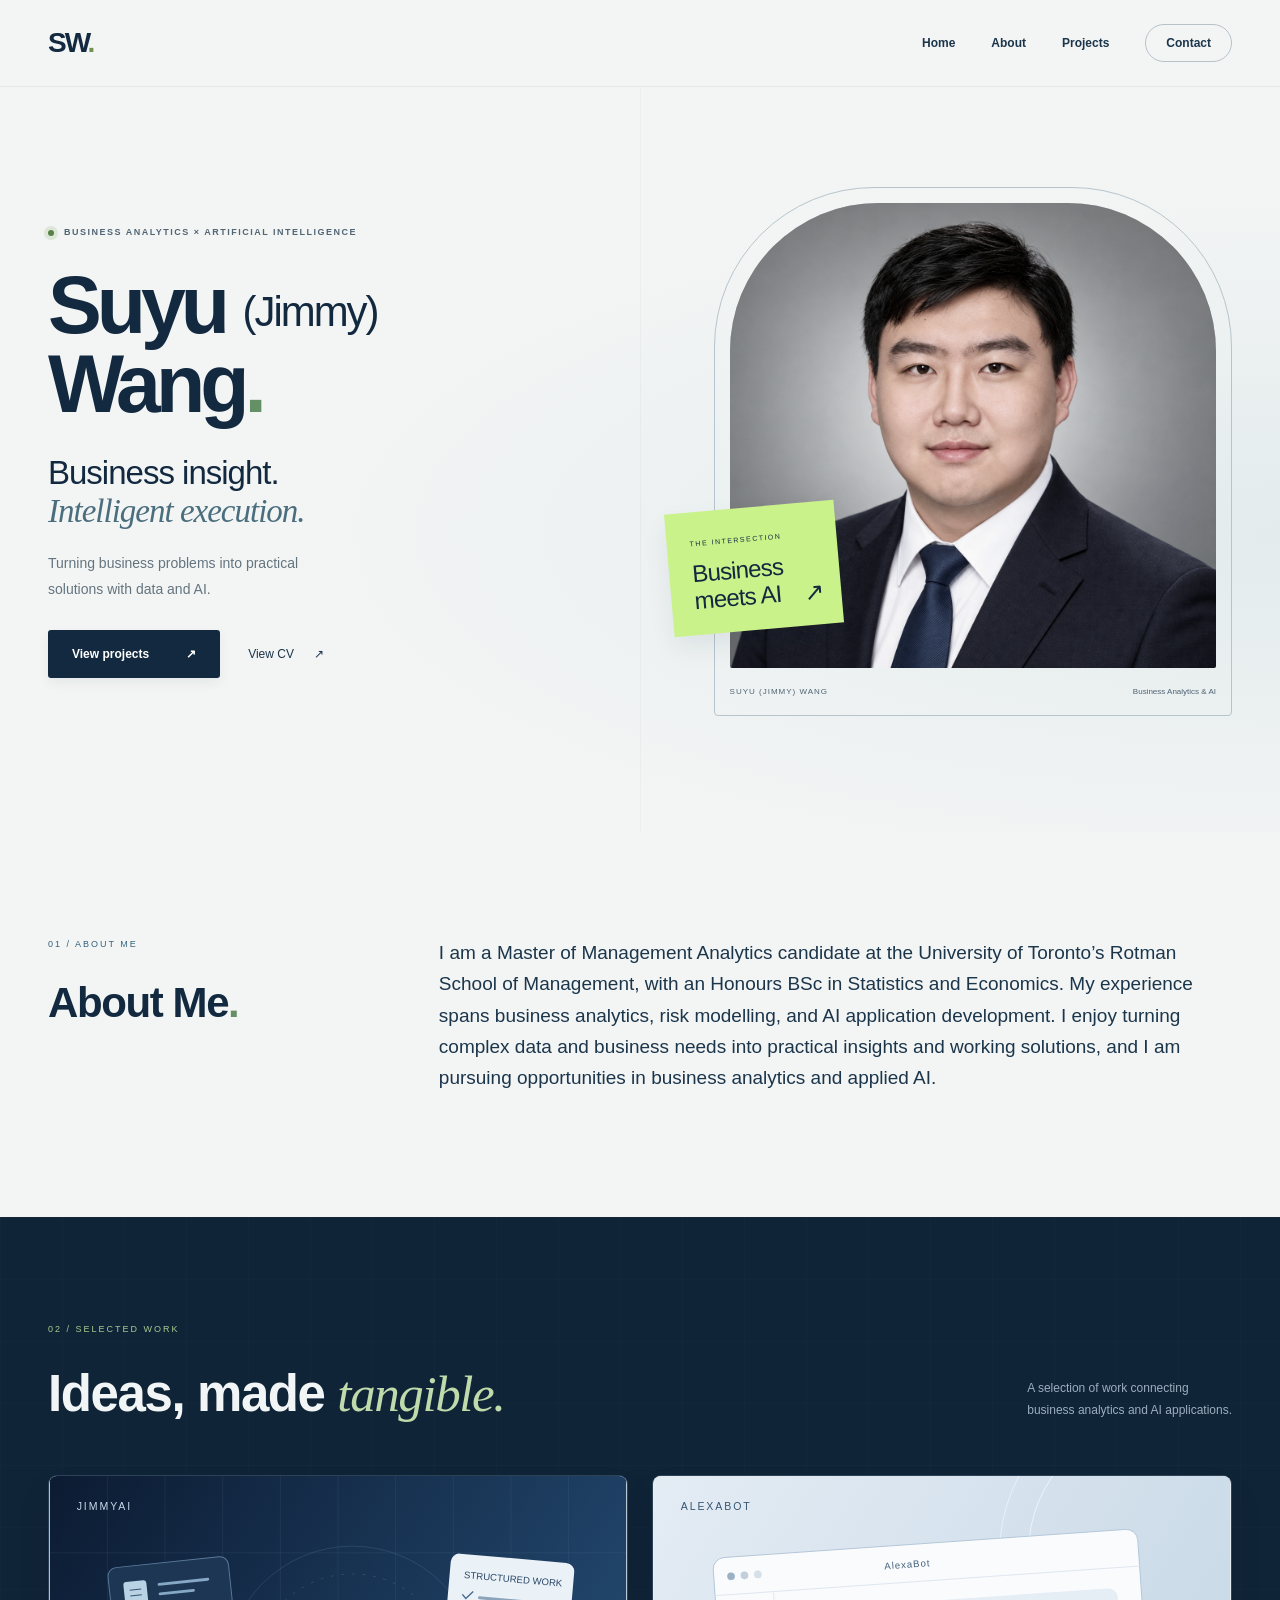
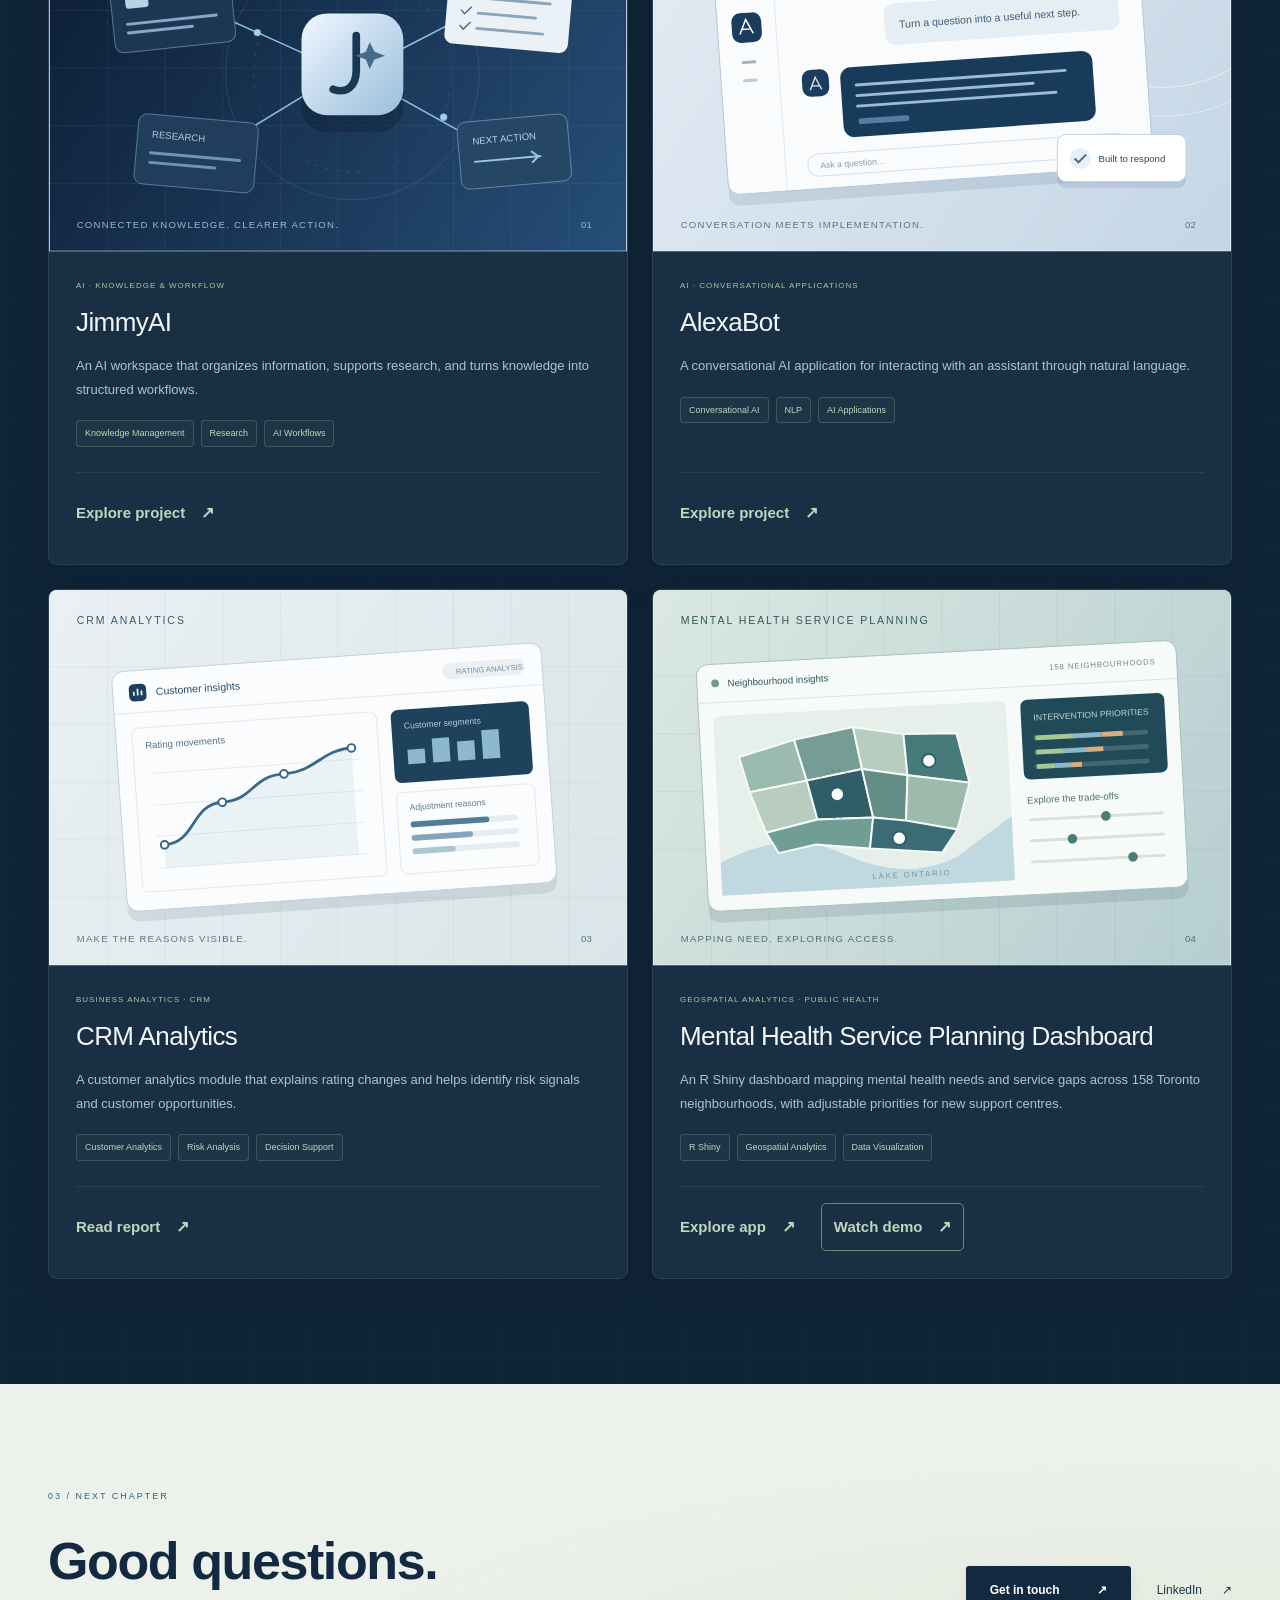
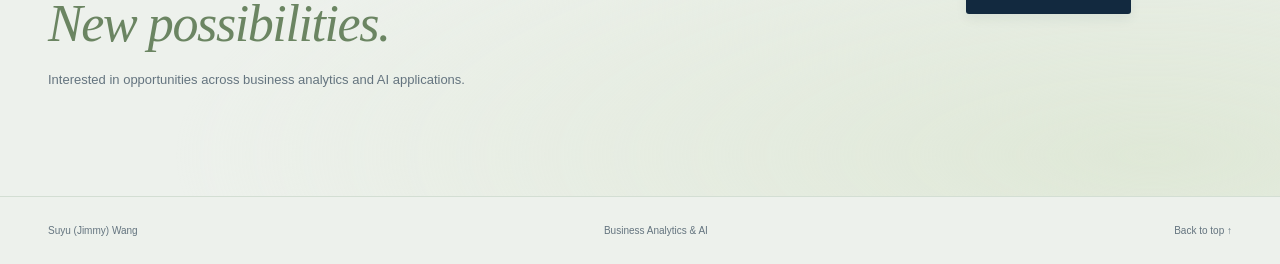
==== index.html @ d7f3046a "Make all portfolio project cards fully clickable" ====
<!doctype html>
<html lang="en">
<head>
  <meta charset="utf-8">
  <meta name="viewport" content="width=device-width, initial-scale=1">
  <meta name="description" content="Suyu (Jimmy) Wang — Business Analytics & AI. Selected work across business analysis and practical AI applications.">
  <title>Suyu (Jimmy) Wang | Business Analytics & AI</title>
  <link rel="stylesheet" href="assets/site.css">
</head>
<body>
  <a class="skip-link" href="#main">Skip to content</a>
  <header class="site-header">
    <nav class="container navigation" aria-label="Main navigation">
      <a class="wordmark" href="#home" aria-label="Suyu Wang — home">SW<span>.</span></a>
      <div class="nav-links"><a href="#home">Home</a><a href="#about">About</a><a href="#projects">Projects</a><a href="#contact">Contact</a></div>
    </nav>
  </header>
  <main id="main">
    <section class="hero" id="home" aria-labelledby="hero-title">
      <div class="container hero-grid">
        <div class="hero-copy">
          <p class="hello"><span class="status-dot"></span> BUSINESS ANALYTICS × ARTIFICIAL INTELLIGENCE</p>
          <h1 id="hero-title">Suyu <span class="nickname">(Jimmy)</span><br>Wang<span class="period">.</span></h1>
          <p class="profession">Business insight.<br><em>Intelligent execution.</em></p>
          <p class="hero-description">Turning business problems into practical<br class="desktop-break"> solutions with data and AI.</p>
          <div class="hero-actions"><a class="button primary" href="#projects">View projects <span aria-hidden="true">↗</span></a><a class="secondary-link" href="https://jimmyrua.github.io/assets/SuyuWang_CV.pdf" target="_blank" rel="noopener noreferrer">View CV <span aria-hidden="true">↗</span></a></div>
        </div>
        <figure class="portrait"><div class="portrait-frame"><img src="assets/linkedin-headshot.jpg" width="1200" height="1200" alt="Professional portrait of Suyu (Jimmy) Wang" fetchpriority="high"></div><figcaption><span>SUYU (JIMMY) WANG</span><span>Business Analytics &amp; AI</span></figcaption><div class="portrait-label" aria-hidden="true"><span>THE INTERSECTION</span><strong>Business<br>meets AI<span>↗</span></strong></div></figure>
      </div>
    </section>
    <section class="about section" id="about" aria-labelledby="about-title">
      <div class="container about-grid">
        <div class="about-intro"><p class="eyebrow">01 / About me</p><h2 id="about-title">About Me<span class="period">.</span></h2></div>
        <div class="about-copy"><p>I am a Master of Management Analytics candidate at the University of Toronto’s Rotman School of Management, with an Honours BSc in Statistics and Economics. My experience spans business analytics, risk modelling, and AI application development. I enjoy turning complex data and business needs into practical insights and working solutions, and I am pursuing opportunities in business analytics and applied AI.</p></div>
      </div>
    </section>
    <section class="projects section" id="projects" aria-labelledby="projects-title">
      <div class="container">
        <div class="section-heading"><div><p class="eyebrow">02 / Selected work</p><h2 id="projects-title">Ideas, made <em>tangible.</em></h2></div><p>A selection of work connecting<br>business analytics and AI applications.</p></div>
        <div class="project-grid">
          <article class="project-card">
            <div class="project-art" aria-hidden="true"><svg viewBox="0 0 600 390" fill="none" xmlns="http://www.w3.org/2000/svg">
<defs><linearGradient id="j-bg" x2="600" y2="390" gradientUnits="userSpaceOnUse"><stop stop-color="#0c1b32"/><stop offset="1" stop-color="#264f78"/></linearGradient><linearGradient id="j-core" x2="1" y2="1"><stop stop-color="#eff7ff"/><stop offset="1" stop-color="#99bedc"/></linearGradient></defs>
<path fill="url(#j-bg)" d="M0 0h600v390H0z"/>
<g stroke="#7294b4" stroke-opacity=".12"><path d="M0 80h600M0 140h600M0 200h600M0 260h600M0 320h600M60 0v390M120 0v390M180 0v390M240 0v390M300 0v390M360 0v390M420 0v390M480 0v390M540 0v390"/></g>
<circle cx="315" cy="205" r="132" stroke="#81acd0" stroke-opacity=".18"/><circle cx="315" cy="205" r="103" stroke="#81acd0" stroke-opacity=".22" stroke-dasharray="3 8"/>
<g stroke="#94c3e4" stroke-width="1.5"><path d="M165 140 285 194M182 279 285 216M345 191 452 136M345 220 456 282"/><circle cx="216" cy="163" r="3" fill="#a9d6eb"/><circle cx="410" cy="251" r="3" fill="#a9d6eb"/></g>
<g transform="translate(64 90) rotate(-6 58 44)"><rect width="126" height="89" rx="9" fill="#1c3654" stroke="#5a7a9b"/><rect x="15" y="16" width="24" height="28" rx="3" fill="#b9d3e5"/><path d="M21 25h12m-12 6h12" stroke="#345470"/><path d="M52 22h51M52 32h35M15 60h93M15 69h67" stroke="#86a7c5" stroke-width="3" stroke-linecap="round"/></g>
<g transform="translate(90 252) rotate(5 60 36)"><rect width="125" height="73" rx="9" fill="#203e5c" stroke="#5a7a9b"/><text x="15" y="24" fill="#b1c9dd" font-size="10">RESEARCH</text><path d="M15 40h93M15 50h68" stroke="#7293ae" stroke-width="3" stroke-linecap="round"/></g>
<g transform="translate(414 85) rotate(5 59 45)"><rect width="129" height="94" rx="9" fill="#eaf2f8"/><text x="15" y="25" fill="#294766" font-size="10">STRUCTURED WORK</text><g stroke="#8ba4ba" stroke-width="3" stroke-linecap="round"><path d="M33 44h74M33 60h60M33 76h69"/></g><g stroke="#466d90" stroke-width="1.5"><path d="m15 42 4 4 7-8m-11 20 4 4 7-8m-11 20 4 4 7-8"/></g></g>
<g transform="translate(426 252) rotate(-5 56 35)"><rect width="115" height="70" rx="9" fill="#254665" stroke="#6587a5"/><text x="15" y="24" fill="#bed4e5" font-size="10">NEXT ACTION</text><path d="M15 42h70m-10-6 7 6-7 6" stroke="#9ac9e7" stroke-width="2"/></g>
<rect x="262" y="152" width="106" height="106" rx="27" fill="#050f21" fill-opacity=".25" transform="translate(0 9)"/><rect x="262" y="143" width="106" height="106" rx="27" fill="url(#j-core)"/><path d="M319 166v36c0 17-10 25-24 20" stroke="#193853" stroke-width="8" stroke-linecap="round"/><path d="m333 173 5 10 11 4-11 4-5 10-4-10-11-4 11-4z" fill="#466b87"/>
<text x="28" y="35" fill="#c4d9e9" font-size="11" letter-spacing="2">JIMMYAI</text><text x="28" y="366" fill="#9fb8cf" font-size="10" letter-spacing="1.3">CONNECTED KNOWLEDGE. CLEARER ACTION.</text><text x="553" y="366" fill="#9fb8cf" font-size="10">01</text></svg></div>
            <div class="card-content"><p class="project-category">AI · Knowledge &amp; Workflow</p><h3>JimmyAI</h3><p class="card-description">An AI workspace that organizes information, supports research, and turns knowledge into structured workflows.</p><ul class="project-tags" aria-label="Project tags"><li>Knowledge Management</li><li>Research</li><li>AI Workflows</li></ul><div class="project-links"><a class="project-primary" href="jimmyai.html" aria-label="Explore JimmyAI interactive project">Explore project <span aria-hidden="true">↗</span></a></div></div>
          </article>
          <article class="project-card">
            <div class="project-art" aria-hidden="true"><svg viewBox="0 0 600 390" fill="none" xmlns="http://www.w3.org/2000/svg">
<defs><linearGradient id="a-bg" x2="600" y2="390" gradientUnits="userSpaceOnUse"><stop stop-color="#e4ecf4"/><stop offset="1" stop-color="#c4d6e5"/></linearGradient></defs><path fill="url(#a-bg)" d="M0 0h600v390H0z"/><circle cx="530" cy="80" r="140" stroke="#fff" stroke-opacity=".6"/><circle cx="530" cy="80" r="170" stroke="#fff" stroke-opacity=".5"/>
<g transform="translate(70 70) rotate(-4 220 136)"><rect x="0" y="12" width="443" height="247" rx="12" fill="#163856" fill-opacity=".10"/><rect width="443" height="247" rx="12" fill="#f9fbfd" stroke="#b5c7d8"/><path d="M0 39h443" stroke="#dfe7ef"/><circle cx="18" cy="20" r="4" fill="#9cb1c5"/><circle cx="32" cy="20" r="4" fill="#c1cfdb"/><circle cx="46" cy="20" r="4" fill="#d6e0e9"/><text x="178" y="24" font-size="10" fill="#44617b" letter-spacing="1">AlexaBot</text>
<path d="M61 40v207" stroke="#e0e8f0"/><rect x="15" y="59" width="31" height="31" rx="9" fill="#1b3c5d"/><path d="m23 81 7-15 7 15m-11-5h8" stroke="#fff" stroke-width="1.5"/><rect x="23" y="109" width="15" height="3" rx="1.5" fill="#9eb1c3"/><rect x="23" y="128" width="15" height="3" rx="1.5" fill="#bdcbd8"/>
<rect x="174" y="60" width="244" height="43" rx="10" fill="#e5edf5"/><text x="189" y="86" font-size="11" fill="#415e78">Turn a question into a useful next step.</text>
<rect x="84" y="123" width="28" height="28" rx="9" fill="#1b3c5d"/><path d="m92 144 6-13 6 13m-10-4h8" stroke="#d9e9f6" stroke-width="1.4"/>
<rect x="124" y="123" width="263" height="73" rx="11" fill="#183b5c"/><path d="M140 142h218M140 153h184M140 164h207" stroke="#9cbcd6" stroke-width="3" stroke-linecap="round"/><rect x="140" y="177" width="53" height="6" rx="3" fill="#557d9e"/>
<rect x="84" y="211" width="334" height="23" rx="11" stroke="#d4e0e9"/><text x="97" y="226" font-size="9" fill="#879bad">Ask a question…</text><circle cx="404" cy="222" r="8" fill="#244b70"/><path d="m401 223 3-3 3 3m-3-3v6" stroke="#fff"/>
</g><g transform="translate(420 269)"><rect x="0" y="7" width="134" height="49" rx="9" fill="#284c6a" fill-opacity=".12"/><rect width="134" height="49" rx="9" fill="#fff" stroke="#bfd0de"/><circle cx="24" cy="25" r="11" fill="#e6f0f6"/><path d="m18 25 4 4 8-8" stroke="#446e8e" stroke-width="2"/><text x="43" y="29" font-size="10" fill="#274965">Built to respond</text></g>
<text x="28" y="35" fill="#365671" font-size="11" letter-spacing="2">ALEXABOT</text><text x="28" y="366" fill="#58728a" font-size="10" letter-spacing="1.3">CONVERSATION MEETS IMPLEMENTATION.</text><text x="553" y="366" fill="#58728a" font-size="10">02</text></svg></div>
            <div class="card-content"><p class="project-category">AI · Conversational Applications</p><h3>AlexaBot</h3><p class="card-description">A conversational AI application for interacting with an assistant through natural language.</p><ul class="project-tags" aria-label="Project tags"><li>Conversational AI</li><li>NLP</li><li>AI Applications</li></ul><div class="project-links"><a class="project-primary" href="alexabot.html" aria-label="Explore AlexaBot product case study">Explore project <span aria-hidden="true">↗</span></a></div></div>
          </article>
          <article class="project-card">
            <div class="project-art" aria-hidden="true"><svg viewBox="0 0 600 390" fill="none" xmlns="http://www.w3.org/2000/svg">
<defs><linearGradient id="c-bg" x2="600" y2="390" gradientUnits="userSpaceOnUse"><stop stop-color="#eaf0f4"/><stop offset="1" stop-color="#d9e5e8"/></linearGradient></defs><path fill="url(#c-bg)" d="M0 0h600v390H0z"/><g stroke="#b3c7cf" stroke-opacity=".25"><path d="M0 80h600M0 140h600M0 200h600M0 260h600M0 320h600M60 0v390M120 0v390M180 0v390M240 0v390M300 0v390M360 0v390M420 0v390M480 0v390M540 0v390"/></g>
<g transform="translate(72 70) rotate(-4 220 124)"><rect y="11" width="448" height="250" rx="12" fill="#173748" fill-opacity=".10"/><rect width="448" height="250" rx="12" fill="#fbfcfd" stroke="#c2d2db"/><path d="M0 44h448" stroke="#e1e8ee"/><rect x="17" y="14" width="18" height="18" rx="5" fill="#1c405c"/><path d="M22 26v-4m4 4v-7m4 7v-5" stroke="#e6f0f5" stroke-width="1.8"/><text x="45" y="27" font-size="11" fill="#294b65">Customer insights</text><rect x="344" y="15" width="86" height="17" rx="8" fill="#eaf0f4"/><text x="358" y="27" font-size="8" fill="#78909f">RATING ANALYSIS</text>
<rect x="17" y="60" width="255" height="171" rx="7" stroke="#e1e8ee"/><text x="30" y="82" font-size="10" fill="#557082">Rating movements</text><g stroke="#e5ebef"><path d="M35 108h218M35 141h218M35 174h218M35 207h218"/></g>
<path d="M43 183c33 0 30-40 63-40s32-25 66-25 40-22 72-22" stroke="#366584" stroke-width="3"/><path d="M43 183c33 0 30-40 63-40s32-25 66-25 40-22 72-22v111H43z" fill="#75a9c5" fill-opacity=".12"/><g fill="#fff" stroke="#366584" stroke-width="2"><circle cx="43" cy="183" r="4"/><circle cx="106" cy="143" r="4"/><circle cx="172" cy="118" r="4"/><circle cx="244" cy="96" r="4"/></g>
<rect x="287" y="60" width="144" height="76" rx="7" fill="#1e425b"/><text x="300" y="80" font-size="9" fill="#b6cddd">Customer segments</text><path d="M302 117h18v-15h-18zM328 117h18V92h-18zM354 117h18v-20h-18zM380 117h18V87h-18z" fill="#8eb8ce"/><rect x="287" y="146" width="144" height="85" rx="7" stroke="#e1e8ee"/><text x="300" y="165" font-size="9" fill="#5d788a">Adjustment reasons</text><rect x="300" y="177" width="112" height="6" rx="3" fill="#e6edf1"/><rect x="300" y="177" width="82" height="6" rx="3" fill="#527d97"/><rect x="300" y="191" width="112" height="6" rx="3" fill="#e6edf1"/><rect x="300" y="191" width="64" height="6" rx="3" fill="#84a5b9"/><rect x="300" y="205" width="112" height="6" rx="3" fill="#e6edf1"/><rect x="300" y="205" width="45" height="6" rx="3" fill="#aec5d1"/></g>
<text x="28" y="35" fill="#3c5b6d" font-size="11" letter-spacing="2">CRM ANALYTICS</text><text x="28" y="366" fill="#5b7586" font-size="10" letter-spacing="1.3">MAKE THE REASONS VISIBLE.</text><text x="553" y="366" fill="#5b7586" font-size="10">03</text></svg></div>
            <div class="card-content"><p class="project-category">Business Analytics · CRM</p><h3>CRM Analytics</h3><p class="card-description">A customer analytics module that explains rating changes and helps identify risk signals and customer opportunities.</p><ul class="project-tags" aria-label="Project tags"><li>Customer Analytics</li><li>Risk Analysis</li><li>Decision Support</li></ul><div class="project-links"><a class="project-primary" href="crm.html" aria-label="Read Customer Rating and Risk Analysis report">Read report <span aria-hidden="true">↗</span></a></div></div>
          </article>
          <article class="project-card">
            <div class="project-art" aria-hidden="true"><svg viewBox="0 0 600 390" fill="none" xmlns="http://www.w3.org/2000/svg">
<defs><linearGradient id="t-bg" x2="600" y2="390" gradientUnits="userSpaceOnUse"><stop stop-color="#dbe8e2"/><stop offset="1" stop-color="#b6ced0"/></linearGradient></defs>
<path fill="url(#t-bg)" d="M0 0h600v390H0z"/><g stroke="#789c9e" stroke-opacity=".15"><path d="M0 90h600M0 150h600M0 210h600M0 270h600M60 0v390M120 0v390M180 0v390M240 0v390M300 0v390M360 0v390M420 0v390M480 0v390M540 0v390"/></g>
<text x="28" y="35" fill="#33575b" font-size="11" letter-spacing="2">MENTAL HEALTH SERVICE PLANNING</text>
<g transform="translate(50 65) rotate(-3 250 125)"><rect y="12" width="500" height="257" rx="12" fill="#183d49" fill-opacity=".12"/><rect width="500" height="257" rx="12" fill="#f6faf8" stroke="#a6c0c0"/><path d="M0 40h500" stroke="#d9e5df"/><circle cx="19" cy="20" r="4" fill="#769890"/><text x="32" y="24" fill="#31555d" font-size="10">Neighbourhood insights</text><text x="367" y="24" fill="#6a8785" font-size="8" letter-spacing="1">158 NEIGHBOURHOODS</text>
<rect x="15" y="54" width="305" height="187" rx="7" fill="#e7efeb"/>
<path d="M15 207Q85 173 145 205T260 214L320 174V241H15Z" fill="#c0d9e0"/><text x="172" y="232" fill="#72959f" font-size="8" letter-spacing="2">LAKE ONTARIO</text>
<g stroke="#f6faf8" stroke-width="2"><path d="M40 98l58-15 11 43-60 9z" fill="#9cbbb0"/><path d="M98 83l62-10 7 44-58 9z" fill="#759d94"/><path d="M160 73l52 10 2 43-47-9z" fill="#b6cdc0"/><path d="M212 83l55 2 11 52-64-11z" fill="#477a7b"/><path d="M49 135l60-9 9 41-54 11z" fill="#b8cdc0"/><path d="M109 126l58-9 9 51-58-1z" fill="#305d68"/><path d="M167 117l47 9-4 47-34-5z" fill="#628e86"/><path d="M214 126l64 11-15 48-53-12z" fill="#9ebaad"/><path d="M64 178l54-11 58 1-5 32-56-7-39 7z" fill="#719e94"/><path d="M176 168l34 5 53 12-17 23-75-8z" fill="#3b6b75"/></g>
<g fill="#f8fcf9" stroke="#315e66" stroke-width="2"><circle cx="140" cy="142" r="7"/><circle cx="237" cy="112" r="7"/><circle cx="202" cy="191" r="7"/></g><circle cx="140" cy="142" r="25" stroke="#315e66" stroke-dasharray="3 4" opacity=".5"/>
<rect x="335" y="54" width="150" height="83" rx="7" fill="#204a57"/><text x="348" y="76" fill="#bfd4d2" font-size="9">INTERVENTION PRIORITIES</text><path d="M349 94h115M349 109h115M349 124h115" stroke="#436671" stroke-width="5" stroke-linecap="round"/><path d="M349 94h40M349 109h28M349 124h19" stroke="#a6c994" stroke-width="5"/><path d="M389 94h29M377 109h24M368 124h16" stroke="#8ab8ce" stroke-width="5"/><path d="M418 94h22M401 109h18M384 124h12" stroke="#dcac7a" stroke-width="5"/>
<text x="337" y="162" fill="#50716f" font-size="10">Explore the trade-offs</text><g stroke="#d6e2db" stroke-width="3"><path d="M338 179h140M338 201h140M338 223h140"/></g><g fill="#4e7a77"><circle cx="418" cy="179" r="5"/><circle cx="382" cy="201" r="5"/><circle cx="444" cy="223" r="5"/></g></g>
<text x="28" y="366" fill="#4c7275" font-size="10" letter-spacing="1.3">MAPPING NEED. EXPLORING ACCESS.</text><text x="553" y="366" fill="#4c7275" font-size="10">04</text>
</svg></div>
            <div class="card-content"><p class="project-category">Geospatial Analytics · Public Health</p><h3>Mental Health Service Planning Dashboard</h3><p class="card-description">An R Shiny dashboard mapping mental health needs and service gaps across 158 Toronto neighbourhoods, with adjustable priorities for new support centres.</p><ul class="project-tags" aria-label="Project tags"><li>R Shiny</li><li>Geospatial Analytics</li><li>Data Visualization</li></ul><div class="project-links"><a class="project-primary" href="https://suyuwang.shinyapps.io/STA313Group22/" target="_blank" rel="noopener noreferrer" aria-label="Explore Mental Health Service Planning Dashboard app (opens in a new tab)">Explore app <span aria-hidden="true">↗</span></a><a href="https://youtu.be/JjMQpKV-9kc" target="_blank" rel="noopener noreferrer" aria-label="Watch Mental Health Service Planning Dashboard demo (opens in a new tab)">Watch demo <span aria-hidden="true">↗</span></a></div></div>
          </article>
        </div>
      </div>
    </section>
    <section class="contact section" id="contact" aria-labelledby="contact-title"><div class="container contact-grid"><div><p class="eyebrow">03 / Next chapter</p><h2 id="contact-title">Good questions.<br><em>New possibilities.</em></h2><p>Interested in opportunities across business analytics and AI applications.</p></div><div class="contact-actions"><a class="button primary" href="mailto:ruajimmy133@gmail.com">Get in touch <span aria-hidden="true">↗</span></a><a class="secondary-link" href="https://www.linkedin.com/in/suyu-wang-b6a58a364" target="_blank" rel="noopener noreferrer">LinkedIn <span aria-hidden="true">↗</span></a></div></div></section>
  </main>
  <footer><div class="container footer-inner"><span>Suyu (Jimmy) Wang</span><span>Business Analytics &amp; AI</span><a href="#home">Back to top ↑</a></div></footer>
</body>
</html>
---- assets/site.css ----
:root{--navy:#12293f;--ink:#1b354b;--muted:#64747f;--blue:#32617b;--line:#d8e0e4;--paper:#f3f5f4;--accent:#caf28b}*{box-sizing:border-box}html{scroll-behavior:smooth;scroll-padding-top:90px}body{margin:0;background:var(--paper);color:var(--ink);font-family:Arial,Helvetica,sans-serif;-webkit-font-smoothing:antialiased}::selection{background:var(--accent);color:var(--navy)}a{color:inherit;text-decoration:none}a:focus-visible{outline:3px solid #83aa45;outline-offset:6px}a:hover{color:var(--blue)}.container{width:min(1200px,calc(100% - 96px));margin:auto}.site-header{position:sticky;top:0;background:#f3f5f4f2;backdrop-filter:blur(16px);z-index:5;border-bottom:1px solid #142d4e12}.navigation{height:86px;display:flex;align-items:center;justify-content:space-between}.wordmark{font-size:28px;font-weight:800;letter-spacing:-2px;color:var(--navy)}.wordmark span{color:#719152}.nav-links{display:flex;align-items:center;gap:36px;font-size:12px;font-weight:600}.nav-links a:last-child{border:1px solid #b7c1c8;border-radius:30px;padding:11px 20px}.skip-link{position:fixed;top:-80px;left:16px;padding:12px;background:#fff;z-index:20}.skip-link:focus{top:12px}.hero{position:relative;overflow:hidden;background:radial-gradient(ellipse at 100% 60%,#dce7eab3,transparent 55%),var(--paper)}.hero:after{content:"";position:absolute;top:0;bottom:0;left:50%;width:1px;background:#1b354b08;pointer-events:none}.hero-grid{min-height:745px;display:grid;grid-template-columns:1.12fr 1fr;align-items:center;gap:85px;padding-top:56px;padding-bottom:72px;position:relative}.hello{font-size:9px;letter-spacing:1.5px;font-weight:600;display:flex;align-items:center;gap:10px;color:#526575;margin:0 0 25px}.status-dot{width:6px;height:6px;background:#588148;border-radius:50%;box-shadow:0 0 0 4px #dce7d9}h1{font-size:clamp(65px,6.3vw,91px);font-weight:600;line-height:.98;letter-spacing:-5px;color:var(--navy);margin:0}.nickname{font-weight:400;font-size:.52em;letter-spacing:-2px;vertical-align:middle}.period{color:#659066}.profession{font-size:33px;font-weight:400;line-height:1.18;letter-spacing:-1px;color:var(--navy);margin:30px 0 20px}em{font-family:Georgia,'Times New Roman',serif;font-weight:400}.profession em{color:#4b6e7e}.hero-description{font-size:14px;line-height:1.8;color:var(--muted);margin:0}.hero-actions{display:flex;align-items:center;gap:28px;margin-top:28px}.button{padding:17px 24px;border-radius:3px;font-size:12px;font-weight:600}.primary{color:#fff;background:var(--navy);display:inline-flex;gap:37px;align-items:center;box-shadow:0 5px 12px #12293f10}.primary:hover{background:#294c64;color:#fff}.secondary-link{font-size:12px;display:flex;gap:20px;align-items:center}.portrait{margin:0;position:relative;padding:15px 15px 0;border:1px solid #b6c5cd;border-radius:160px 160px 4px 4px;z-index:1}.portrait-frame{overflow:hidden;border-radius:148px 148px 2px 2px;background:#bac3c8}.portrait img{display:block;width:100%;height:465px;object-fit:cover;object-position:50% 40%;filter:saturate(.7);transition:filter .4s}.portrait:hover img{filter:saturate(1)}.portrait figcaption{display:flex;justify-content:space-between;gap:10px;font-size:8px;letter-spacing:1px;padding:19px 0;color:#4e6373}.portrait figcaption span:last-child{letter-spacing:0}.portrait-label{position:absolute;bottom:85px;left:-46px;padding:20px 23px;background:var(--accent);color:var(--navy);box-shadow:0 12px 26px #12293f13;transform:rotate(-5deg);min-width:170px}.portrait-label>span{font-size:7px;letter-spacing:1.5px}.portrait-label strong{font-size:24px;font-weight:500;line-height:1.12;display:block;margin-top:11px;letter-spacing:-.8px}.portrait-label strong span{position:absolute;right:18px;bottom:19px;font-size:24px}.capability-strip{border-top:1px solid var(--line);border-bottom:1px solid var(--line);background:#e8eeeb}.capability-strip .container{display:flex;align-items:center;justify-content:space-between;gap:25px;min-height:76px}.capability-strip span{display:flex;gap:22px;font-size:10px;color:#82958c}.capability-strip strong{font-size:12px;font-weight:400;color:#3b5049}.capability-strip i{font-size:19px;font-style:normal;color:#879e88}.section{padding:105px 0}h2{font-size:42px;line-height:1.2;letter-spacing:-1.4px;color:var(--navy);margin:0}h2 em{color:#647d84}p{line-height:1.7}.eyebrow{font-size:9px;letter-spacing:2px;font-weight:500;text-transform:uppercase;color:var(--blue);margin:0 0 26px}.about-grid{display:grid;grid-template-columns:0.55fr 1.45fr;gap:90px}.about-copy p{font-size:14px;color:var(--muted);margin:0 0 18px}.about-copy p:first-child{color:var(--ink);font-size:19px;line-height:1.65}.skills{display:flex;gap:8px;flex-wrap:wrap;margin-top:27px}.skills span{font-size:10px;color:#48616a;border:1px solid #cbd7da;border-radius:2px;padding:8px 10px}.projects{background:#102438;color:#c3d0da;position:relative;overflow:hidden}.projects:before{content:"";position:absolute;inset:0;background-image:linear-gradient(#bdccda04 1px,transparent 1px),linear-gradient(90deg,#bdccda04 1px,transparent 1px);background-size:62px 62px;pointer-events:none}.projects>.container{position:relative}.projects .eyebrow{color:#aac98e}.projects h2{color:#f1f5f6;font-size:51px}.projects h2 em{color:#bfdaab}.section-heading{display:flex;align-items:end;justify-content:space-between;gap:32px;margin-bottom:50px}.section-heading>p{font-size:12px;color:#9caebd;margin:0 0 4px;line-height:1.8}.project-grid{display:grid;grid-template-columns:repeat(2,minmax(0,1fr));gap:24px}.project-card{background:#193044;border:1px solid #49607366;border-radius:9px;overflow:hidden;display:flex;flex-direction:column;box-shadow:0 20px 30px #06152225;transition:transform .25s,box-shadow .25s,border-color .25s}.project-card:hover{transform:translateY(-7px);box-shadow:0 26px 35px #06152250;border-color:#a7c89099}.project-art{aspect-ratio:600/390;overflow:hidden;background:#e9eef5;border-bottom:1px solid #4f6577}.project-art svg{display:block;width:100%;height:100%;font-family:Arial,Helvetica,sans-serif;transition:transform .6s}.project-card:hover .project-art svg{transform:scale(1.035)}.card-content{padding:27px;display:flex;flex:1;flex-direction:column}.project-category{font-size:8px;color:#a9c89e;font-weight:500;text-transform:uppercase;margin:0 0 15px;letter-spacing:1px}h3{font-size:26px;color:#f1f5f7;font-weight:500;margin:0;letter-spacing:-.6px}.card-description{font-size:13px;color:#b2c1ce;margin:16px 0 26px;line-height:1.8}.project-status{margin-top:auto;font-size:10px;color:#aabccc;display:flex;justify-content:space-between;padding-top:16px;border-top:1px solid #7891a22b}.project-status span{color:#b8d999;font-size:16px}.contact{background:radial-gradient(ellipse at 90% 90%,#dfe8d7,transparent 60%),#edf1ec}.contact-grid{display:flex;justify-content:space-between;gap:35px;align-items:center}.contact h2{font-size:52px}.contact h2 em{color:#6b8562}.contact p:not(.eyebrow){font-size:13px;color:var(--muted);margin-bottom:0}.contact-note{white-space:nowrap;border:1px solid #bdcabc;padding:16px 22px;border-radius:3px}footer{background:#edf1ec;border-top:1px solid #d3ded3;padding:28px 0}.footer-inner{display:flex;justify-content:space-between;gap:20px;font-size:10px;color:var(--muted)}
@media(max-width:1100px){.container{width:calc(100% - 64px)}.hero-grid{gap:60px;min-height:700px}.portrait img{height:420px}.portrait-label{left:-25px;bottom:70px}.about-grid{gap:50px}h2{font-size:34px}.project-grid{gap:16px}.card-content{padding:21px}.projects h2{font-size:43px}}
@media(max-width:760px){.container{width:calc(100% - 40px)}.navigation{height:70px}.nav-links{gap:17px;font-size:10px}.nav-links a:last-child{padding:8px 12px}.wordmark{font-size:24px}.hero-grid{grid-template-columns:1fr;gap:44px;padding-top:46px;padding-bottom:45px;min-height:auto}.hello{font-size:7px;letter-spacing:1px;margin-bottom:26px}h1{font-size:76px;letter-spacing:-4px}.profession{font-size:29px;margin-top:26px}.hero-description{font-size:14px}.hero-actions{gap:26px}.portrait{width:min(calc(100% - 20px),380px);justify-self:end;padding:10px 10px 0}.portrait img{height:370px}.portrait-label{left:-26px;bottom:68px;min-width:147px;padding:17px}.portrait-label strong{font-size:22px}.portrait figcaption{font-size:6px;padding:16px 0}.capability-strip .container{flex-direction:column;align-items:start;gap:15px;padding:23px 0}.capability-strip i{display:none}.capability-strip span{gap:18px}.capability-strip strong{font-size:11px}.section{padding:65px 0}.about-grid{grid-template-columns:1fr;gap:30px}h2{font-size:34px}.eyebrow{margin-bottom:21px}.about-copy p:first-child{font-size:18px}.section-heading{display:block;margin-bottom:30px}.projects h2{font-size:40px}.section-heading>p{margin-top:20px;font-size:12px}.project-grid{grid-template-columns:1fr;gap:27px}.card-content{padding:26px}.project-category{font-size:9px}.contact-grid{display:block}.contact h2{font-size:43px}.contact-note{display:inline-block;margin-top:28px}.footer-inner{flex-wrap:wrap;font-size:9px}.footer-inner>span:nth-child(2){display:none}.desktop-break{display:none}}
@media(prefers-reduced-motion:reduce){html{scroll-behavior:auto}*,*:before,*:after{transition:none!important}.project-card:hover,.project-card:hover .project-art svg{transform:none}}

/* Background, career direction and compact project tags. */
.project-tags{display:flex;flex-wrap:wrap;gap:7px;list-style:none;padding:0;margin:0 0 25px}.project-tags li{font-size:9px;line-height:1.4;padding:6px 8px;border:1px solid #a9c89e3b;background:#c3dfaa08;color:#c1d6bd;border-radius:4px}.card-description{margin-bottom:19px}@media(max-width:760px){.project-tags li{font-size:10px}.about-grid{gap:35px}}

.project-links{margin-top:auto;display:flex;flex-wrap:wrap;gap:12px 26px;padding-top:16px;border-top:1px solid #7891a22b}.project-links a{display:inline-flex;align-items:center;gap:16px;color:#c1d6bd;font-size:12px;min-height:44px}.project-links a:hover{color:#fff}.project-links a span{font-size:16px}

.contact-actions{display:flex;align-items:center;gap:26px;flex-wrap:wrap}@media(max-width:760px){.contact-actions{margin-top:28px}}
/* One native primary link covers each project; secondary actions stay distinct. */
.project-card{position:relative;isolation:isolate;cursor:pointer}
.project-primary::after{content:"";position:absolute;inset:0;z-index:2;border-radius:inherit}
.project-links a:not(.project-primary){position:relative;z-index:3;padding:0 12px;border:1px solid #718778;border-radius:5px}
.project-card:has(.project-primary:focus-visible){outline:3px solid #caf28b;outline-offset:5px}
.project-links a{font-size:15px;font-weight:600;min-height:48px}
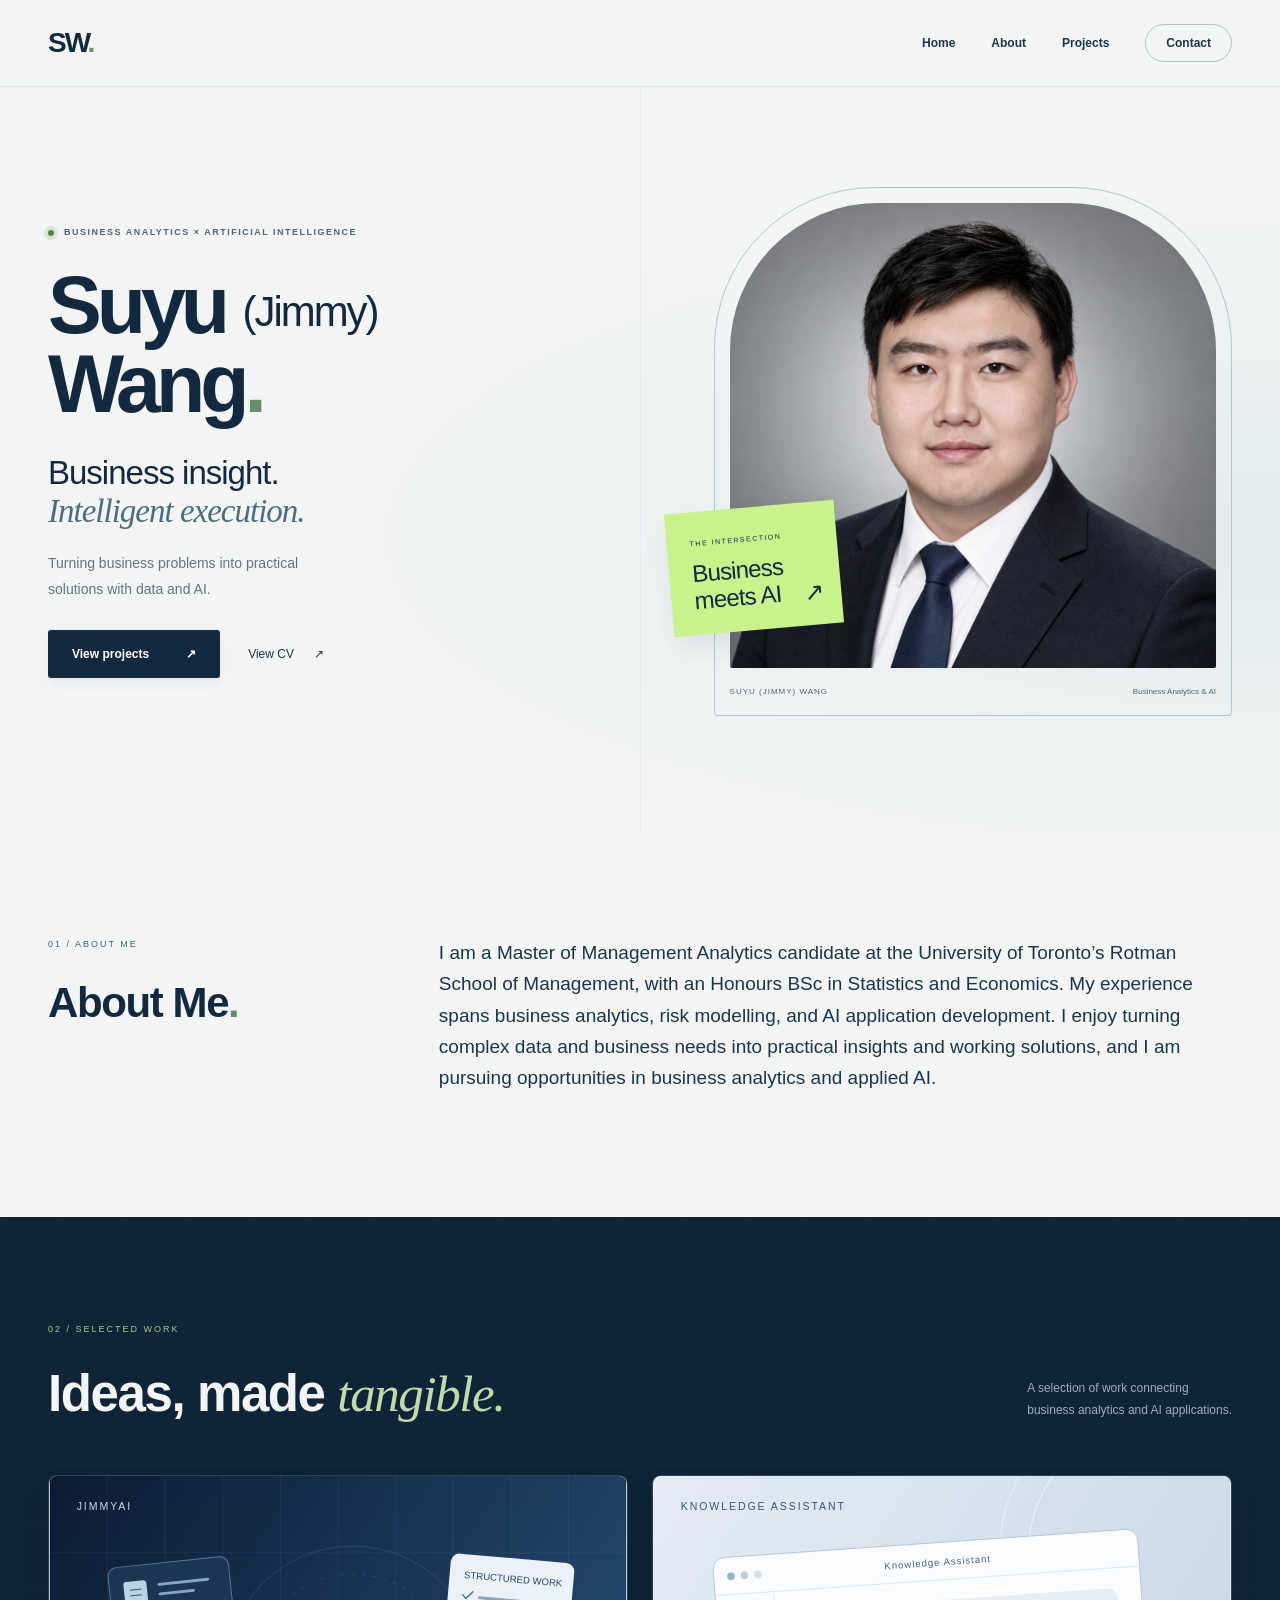
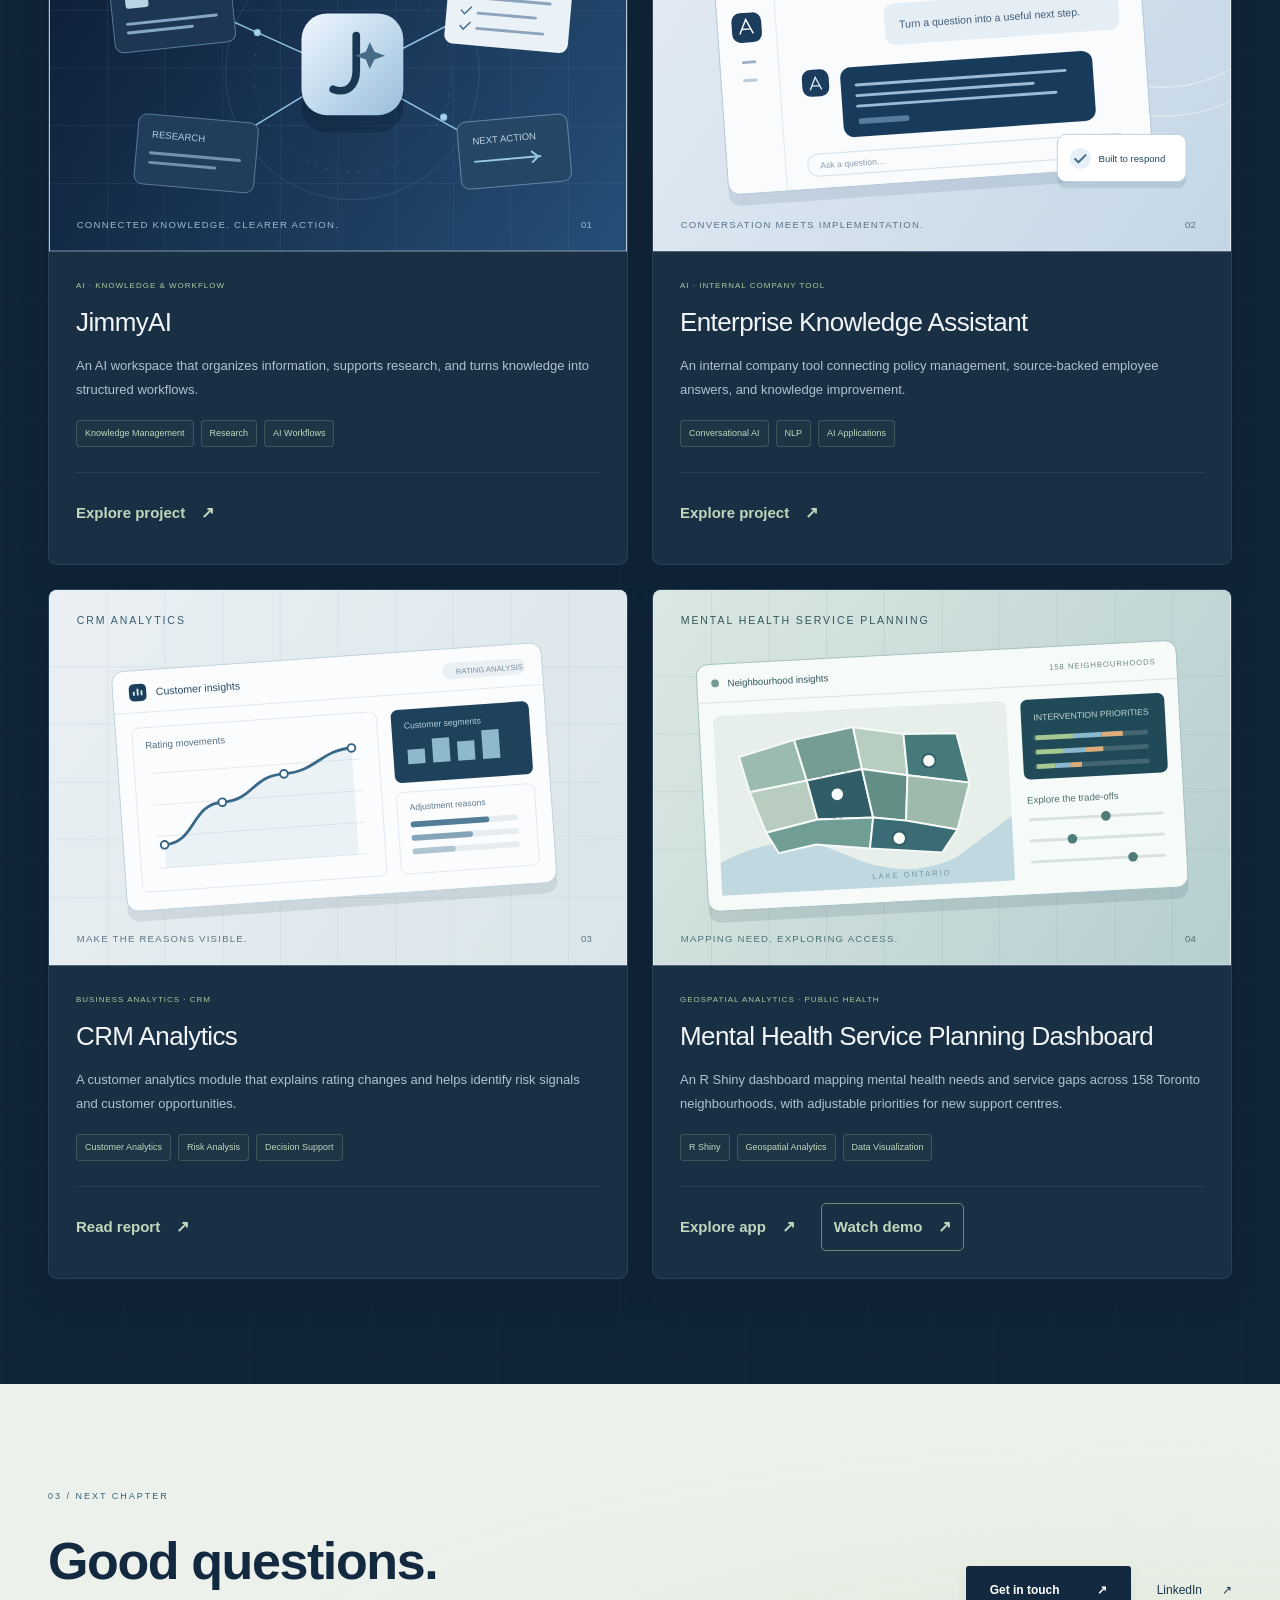
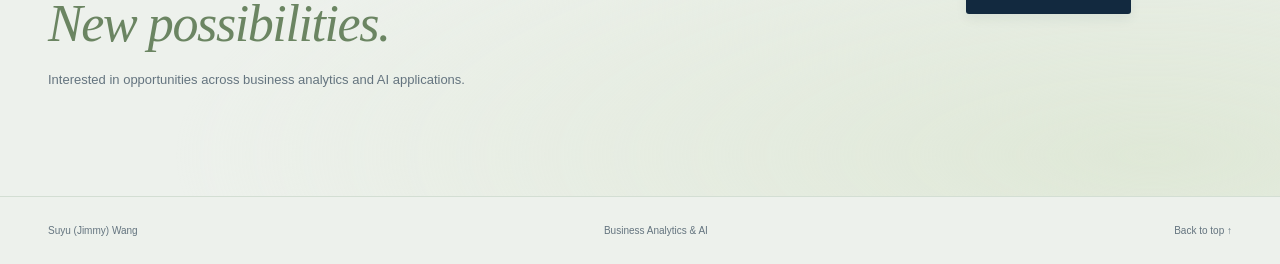
==== commit 3890385f: "Anonymize internal company tool case study" ====
--- a/index.html
+++ b/index.html
@@ -56,15 +56,15 @@
           <article class="project-card">
             <div class="project-art" aria-hidden="true"><svg viewBox="0 0 600 390" fill="none" xmlns="http://www.w3.org/2000/svg">
 <defs><linearGradient id="a-bg" x2="600" y2="390" gradientUnits="userSpaceOnUse"><stop stop-color="#e4ecf4"/><stop offset="1" stop-color="#c4d6e5"/></linearGradient></defs><path fill="url(#a-bg)" d="M0 0h600v390H0z"/><circle cx="530" cy="80" r="140" stroke="#fff" stroke-opacity=".6"/><circle cx="530" cy="80" r="170" stroke="#fff" stroke-opacity=".5"/>
-<g transform="translate(70 70) rotate(-4 220 136)"><rect x="0" y="12" width="443" height="247" rx="12" fill="#163856" fill-opacity=".10"/><rect width="443" height="247" rx="12" fill="#f9fbfd" stroke="#b5c7d8"/><path d="M0 39h443" stroke="#dfe7ef"/><circle cx="18" cy="20" r="4" fill="#9cb1c5"/><circle cx="32" cy="20" r="4" fill="#c1cfdb"/><circle cx="46" cy="20" r="4" fill="#d6e0e9"/><text x="178" y="24" font-size="10" fill="#44617b" letter-spacing="1">AlexaBot</text>
+<g transform="translate(70 70) rotate(-4 220 136)"><rect x="0" y="12" width="443" height="247" rx="12" fill="#163856" fill-opacity=".10"/><rect width="443" height="247" rx="12" fill="#f9fbfd" stroke="#b5c7d8"/><path d="M0 39h443" stroke="#dfe7ef"/><circle cx="18" cy="20" r="4" fill="#9cb1c5"/><circle cx="32" cy="20" r="4" fill="#c1cfdb"/><circle cx="46" cy="20" r="4" fill="#d6e0e9"/><text x="178" y="24" font-size="10" fill="#44617b" letter-spacing="1">Knowledge Assistant</text>
 <path d="M61 40v207" stroke="#e0e8f0"/><rect x="15" y="59" width="31" height="31" rx="9" fill="#1b3c5d"/><path d="m23 81 7-15 7 15m-11-5h8" stroke="#fff" stroke-width="1.5"/><rect x="23" y="109" width="15" height="3" rx="1.5" fill="#9eb1c3"/><rect x="23" y="128" width="15" height="3" rx="1.5" fill="#bdcbd8"/>
 <rect x="174" y="60" width="244" height="43" rx="10" fill="#e5edf5"/><text x="189" y="86" font-size="11" fill="#415e78">Turn a question into a useful next step.</text>
 <rect x="84" y="123" width="28" height="28" rx="9" fill="#1b3c5d"/><path d="m92 144 6-13 6 13m-10-4h8" stroke="#d9e9f6" stroke-width="1.4"/>
 <rect x="124" y="123" width="263" height="73" rx="11" fill="#183b5c"/><path d="M140 142h218M140 153h184M140 164h207" stroke="#9cbcd6" stroke-width="3" stroke-linecap="round"/><rect x="140" y="177" width="53" height="6" rx="3" fill="#557d9e"/>
 <rect x="84" y="211" width="334" height="23" rx="11" stroke="#d4e0e9"/><text x="97" y="226" font-size="9" fill="#879bad">Ask a question…</text><circle cx="404" cy="222" r="8" fill="#244b70"/><path d="m401 223 3-3 3 3m-3-3v6" stroke="#fff"/>
 </g><g transform="translate(420 269)"><rect x="0" y="7" width="134" height="49" rx="9" fill="#284c6a" fill-opacity=".12"/><rect width="134" height="49" rx="9" fill="#fff" stroke="#bfd0de"/><circle cx="24" cy="25" r="11" fill="#e6f0f6"/><path d="m18 25 4 4 8-8" stroke="#446e8e" stroke-width="2"/><text x="43" y="29" font-size="10" fill="#274965">Built to respond</text></g>
-<text x="28" y="35" fill="#365671" font-size="11" letter-spacing="2">ALEXABOT</text><text x="28" y="366" fill="#58728a" font-size="10" letter-spacing="1.3">CONVERSATION MEETS IMPLEMENTATION.</text><text x="553" y="366" fill="#58728a" font-size="10">02</text></svg></div>
-            <div class="card-content"><p class="project-category">AI · Conversational Applications</p><h3>AlexaBot</h3><p class="card-description">A conversational AI application for interacting with an assistant through natural language.</p><ul class="project-tags" aria-label="Project tags"><li>Conversational AI</li><li>NLP</li><li>AI Applications</li></ul><div class="project-links"><a class="project-primary" href="alexabot.html" aria-label="Explore AlexaBot product case study">Explore project <span aria-hidden="true">↗</span></a></div></div>
+<text x="28" y="35" fill="#365671" font-size="11" letter-spacing="2">KNOWLEDGE ASSISTANT</text><text x="28" y="366" fill="#58728a" font-size="10" letter-spacing="1.3">CONVERSATION MEETS IMPLEMENTATION.</text><text x="553" y="366" fill="#58728a" font-size="10">02</text></svg></div>
+            <div class="card-content"><p class="project-category">AI · Internal Company Tool</p><h3>Enterprise Knowledge Assistant</h3><p class="card-description">An internal company tool connecting policy management, source-backed employee answers, and knowledge improvement.</p><ul class="project-tags" aria-label="Project tags"><li>Conversational AI</li><li>NLP</li><li>AI Applications</li></ul><div class="project-links"><a class="project-primary" href="enterprise-knowledge-assistant.html" aria-label="Explore Enterprise Knowledge Assistant case study">Explore project <span aria-hidden="true">↗</span></a></div></div>
           </article>
           <article class="project-card">
             <div class="project-art" aria-hidden="true"><svg viewBox="0 0 600 390" fill="none" xmlns="http://www.w3.org/2000/svg">
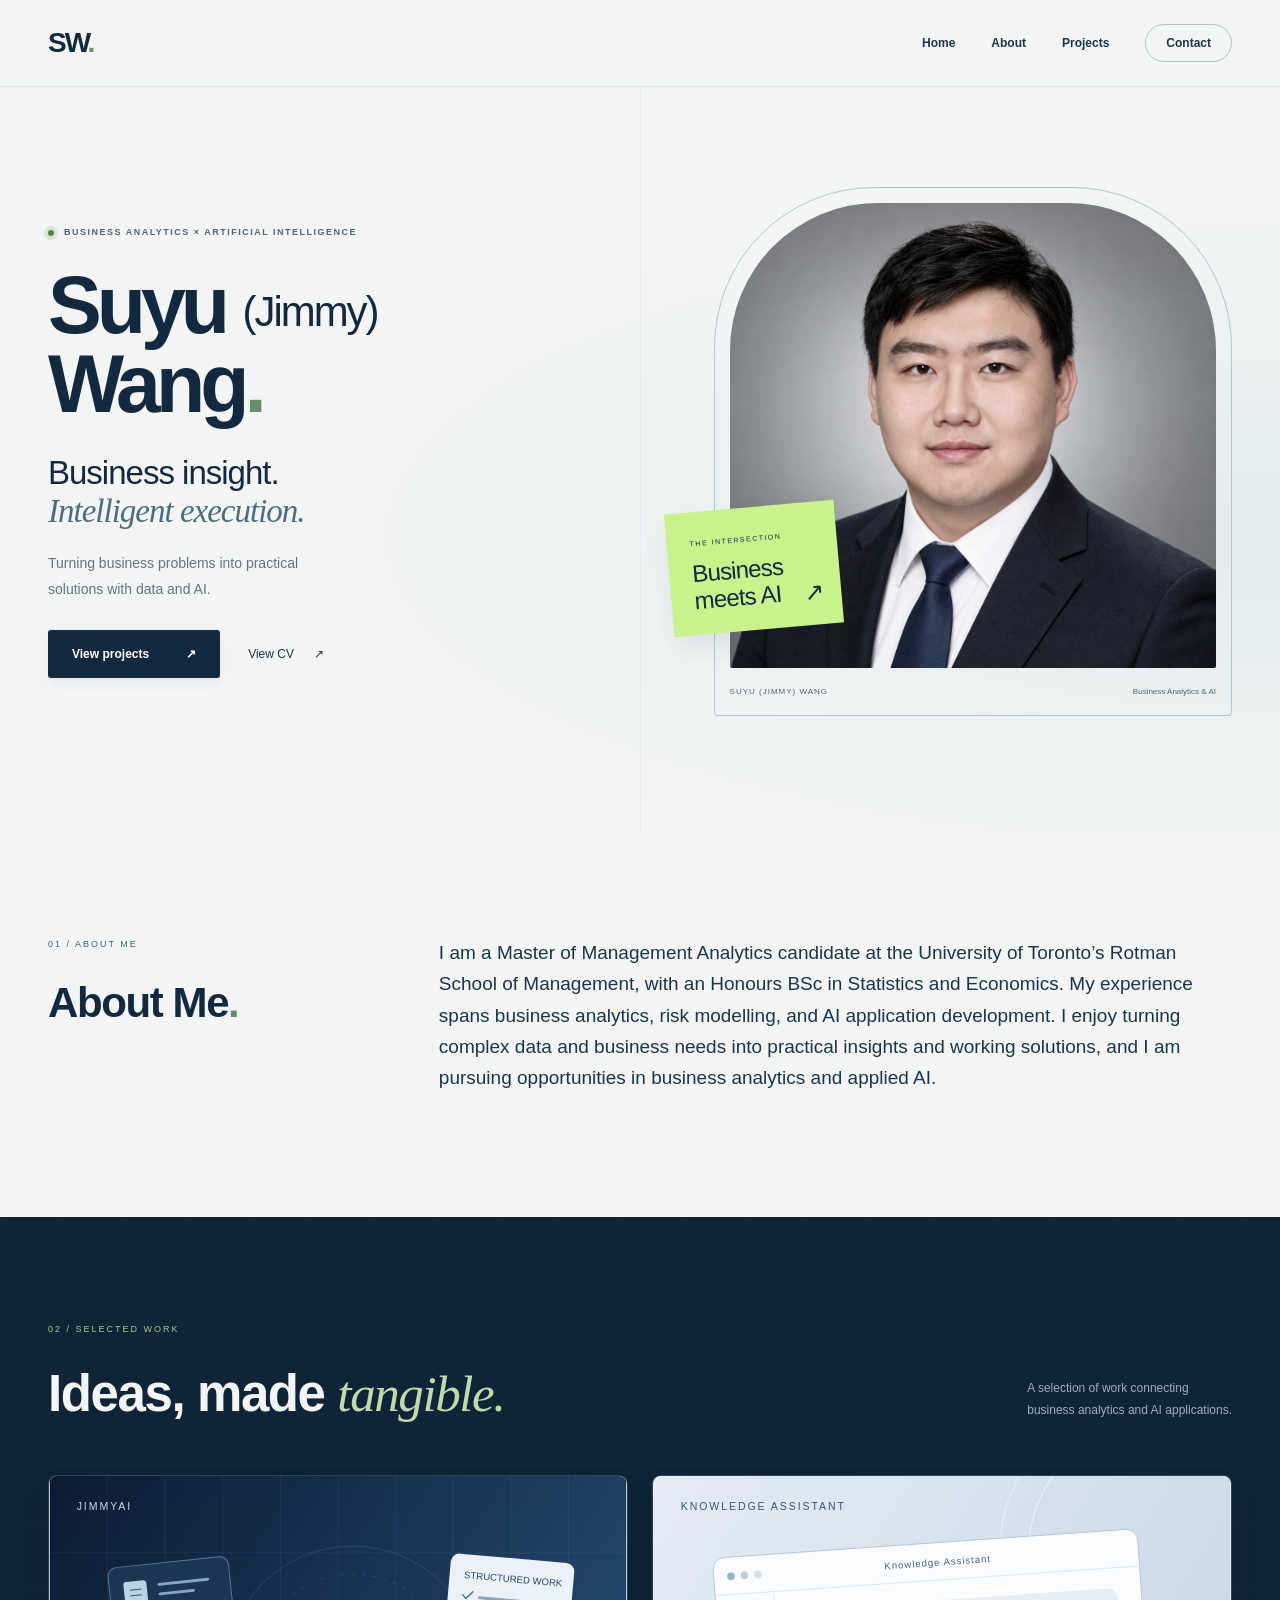
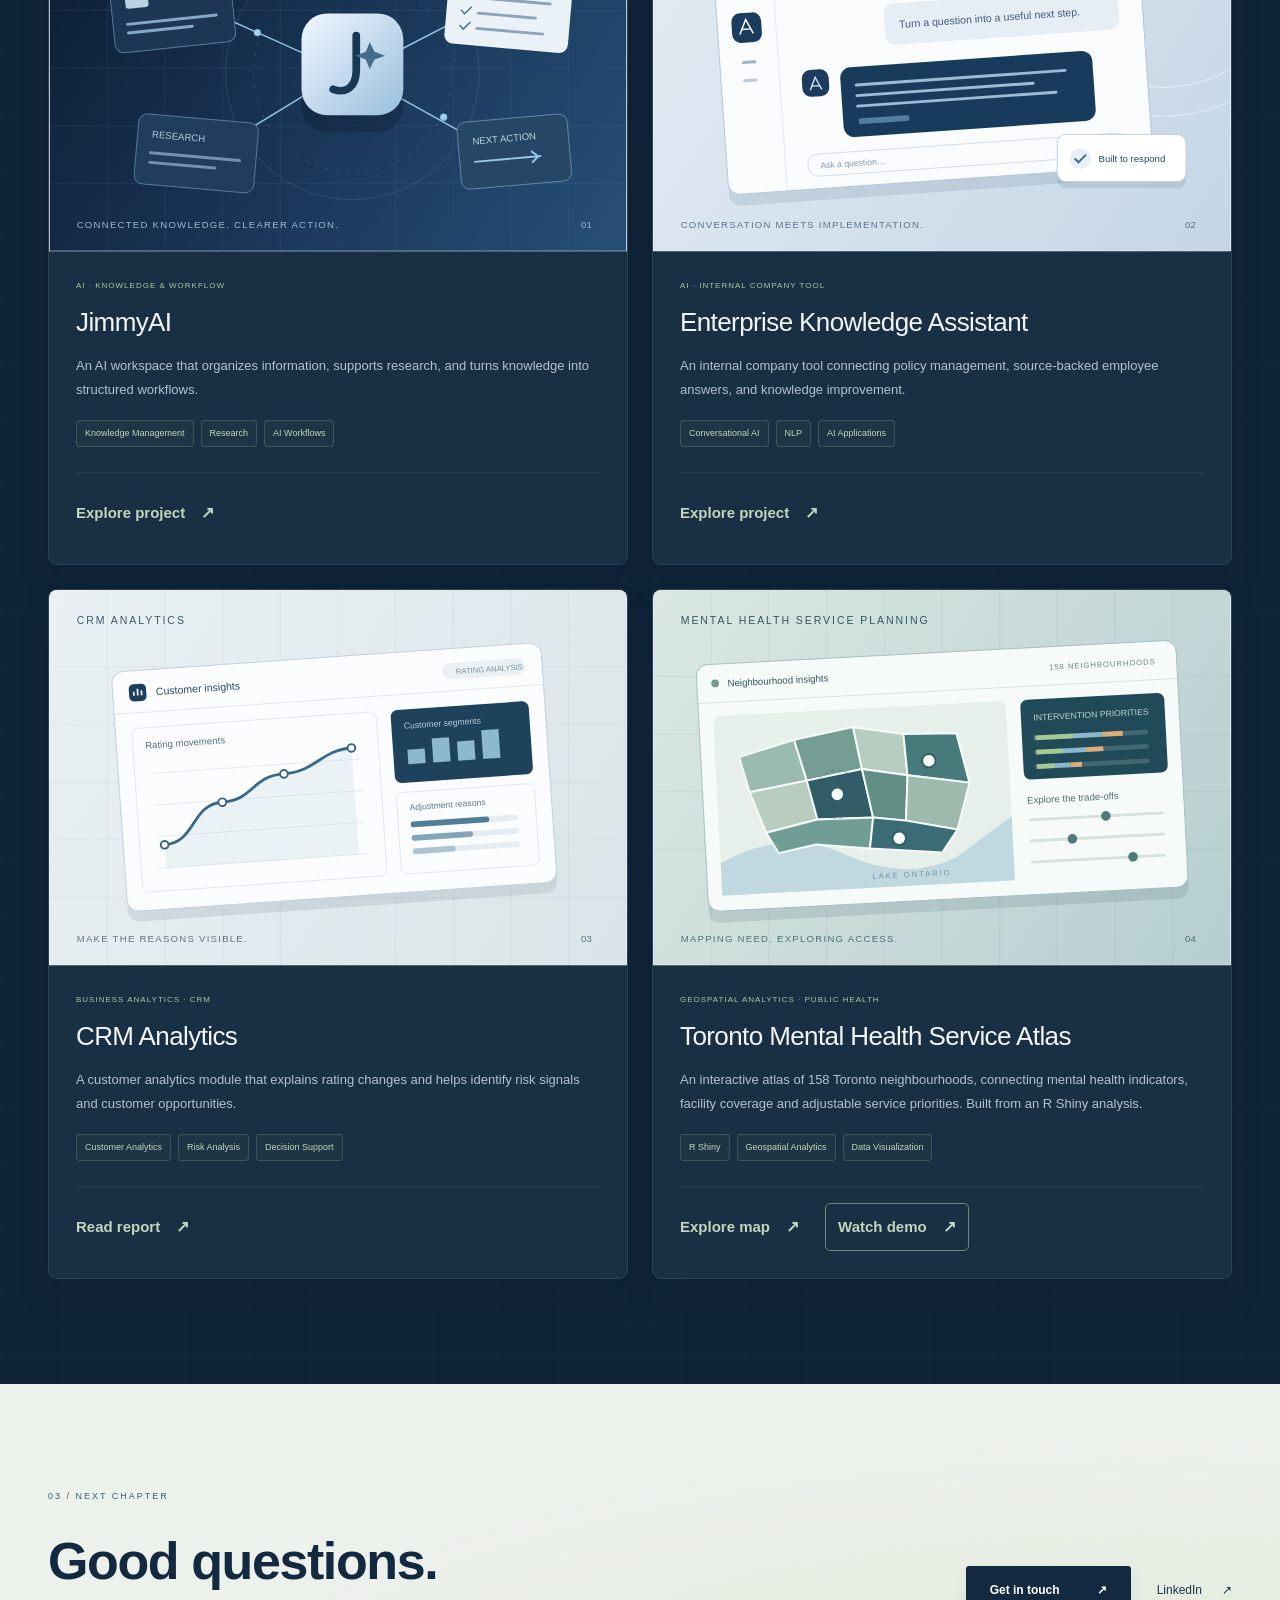
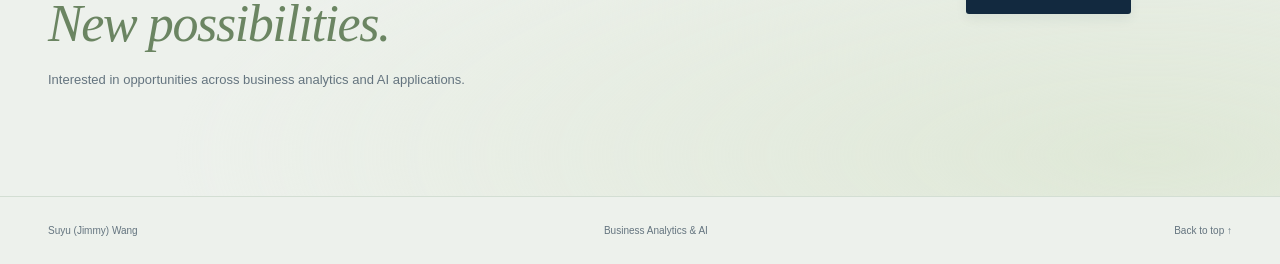
==== commit 546a95a2: "Add interactive Toronto neighbourhood service atlas" ====
--- a/index.html
+++ b/index.html
@@ -90,7 +90,7 @@
 <text x="337" y="162" fill="#50716f" font-size="10">Explore the trade-offs</text><g stroke="#d6e2db" stroke-width="3"><path d="M338 179h140M338 201h140M338 223h140"/></g><g fill="#4e7a77"><circle cx="418" cy="179" r="5"/><circle cx="382" cy="201" r="5"/><circle cx="444" cy="223" r="5"/></g></g>
 <text x="28" y="366" fill="#4c7275" font-size="10" letter-spacing="1.3">MAPPING NEED. EXPLORING ACCESS.</text><text x="553" y="366" fill="#4c7275" font-size="10">04</text>
 </svg></div>
-            <div class="card-content"><p class="project-category">Geospatial Analytics · Public Health</p><h3>Mental Health Service Planning Dashboard</h3><p class="card-description">An R Shiny dashboard mapping mental health needs and service gaps across 158 Toronto neighbourhoods, with adjustable priorities for new support centres.</p><ul class="project-tags" aria-label="Project tags"><li>R Shiny</li><li>Geospatial Analytics</li><li>Data Visualization</li></ul><div class="project-links"><a class="project-primary" href="https://suyuwang.shinyapps.io/STA313Group22/" target="_blank" rel="noopener noreferrer" aria-label="Explore Mental Health Service Planning Dashboard app (opens in a new tab)">Explore app <span aria-hidden="true">↗</span></a><a href="https://youtu.be/JjMQpKV-9kc" target="_blank" rel="noopener noreferrer" aria-label="Watch Mental Health Service Planning Dashboard demo (opens in a new tab)">Watch demo <span aria-hidden="true">↗</span></a></div></div>
+            <div class="card-content"><p class="project-category">Geospatial Analytics · Public Health</p><h3>Toronto Mental Health Service Atlas</h3><p class="card-description">An interactive atlas of 158 Toronto neighbourhoods, connecting mental health indicators, facility coverage and adjustable service priorities. Built from an R Shiny analysis.</p><ul class="project-tags" aria-label="Project tags"><li>R Shiny</li><li>Geospatial Analytics</li><li>Data Visualization</li></ul><div class="project-links"><a class="project-primary" href="mental-health-map.html" aria-label="Explore Toronto Mental Health Service Atlas">Explore map <span aria-hidden="true">↗</span></a><a href="https://youtu.be/JjMQpKV-9kc" target="_blank" rel="noopener noreferrer" aria-label="Watch Mental Health Service Planning Dashboard demo (opens in a new tab)">Watch demo <span aria-hidden="true">↗</span></a></div></div>
           </article>
         </div>
       </div>
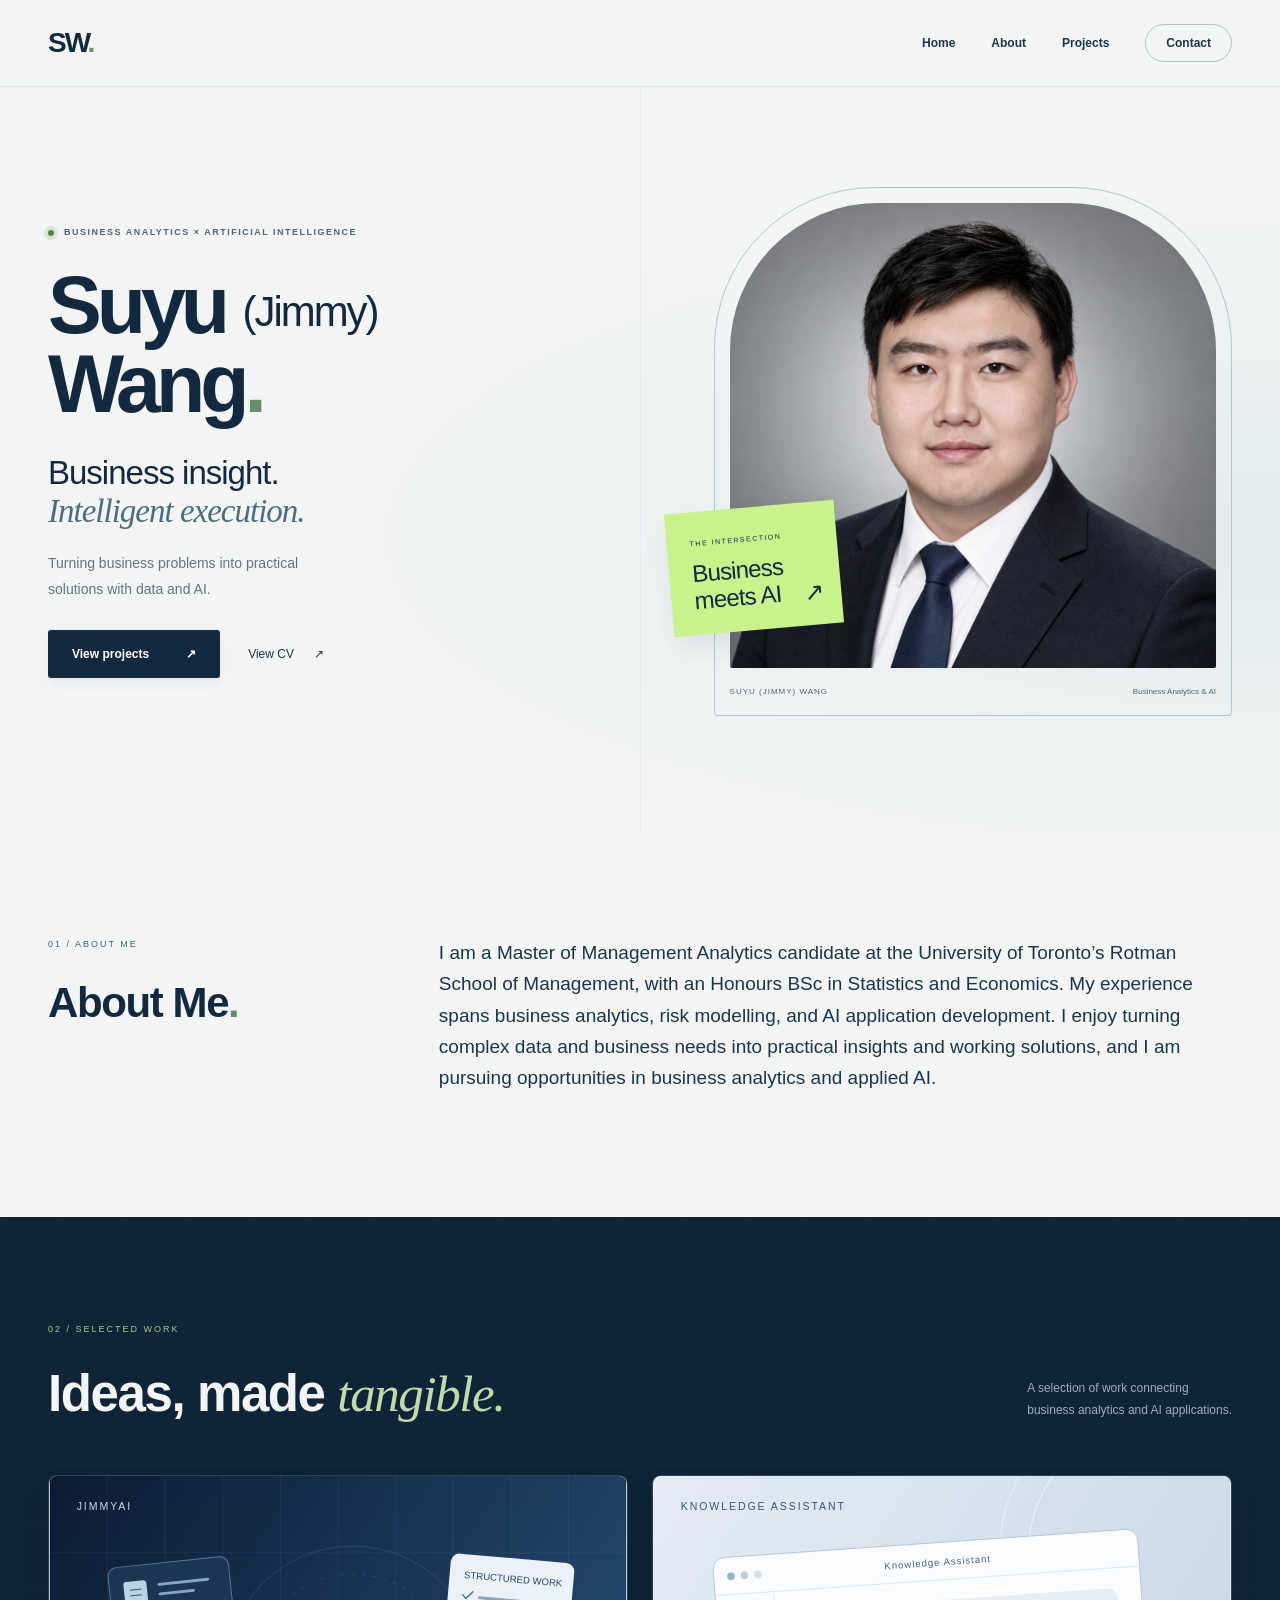
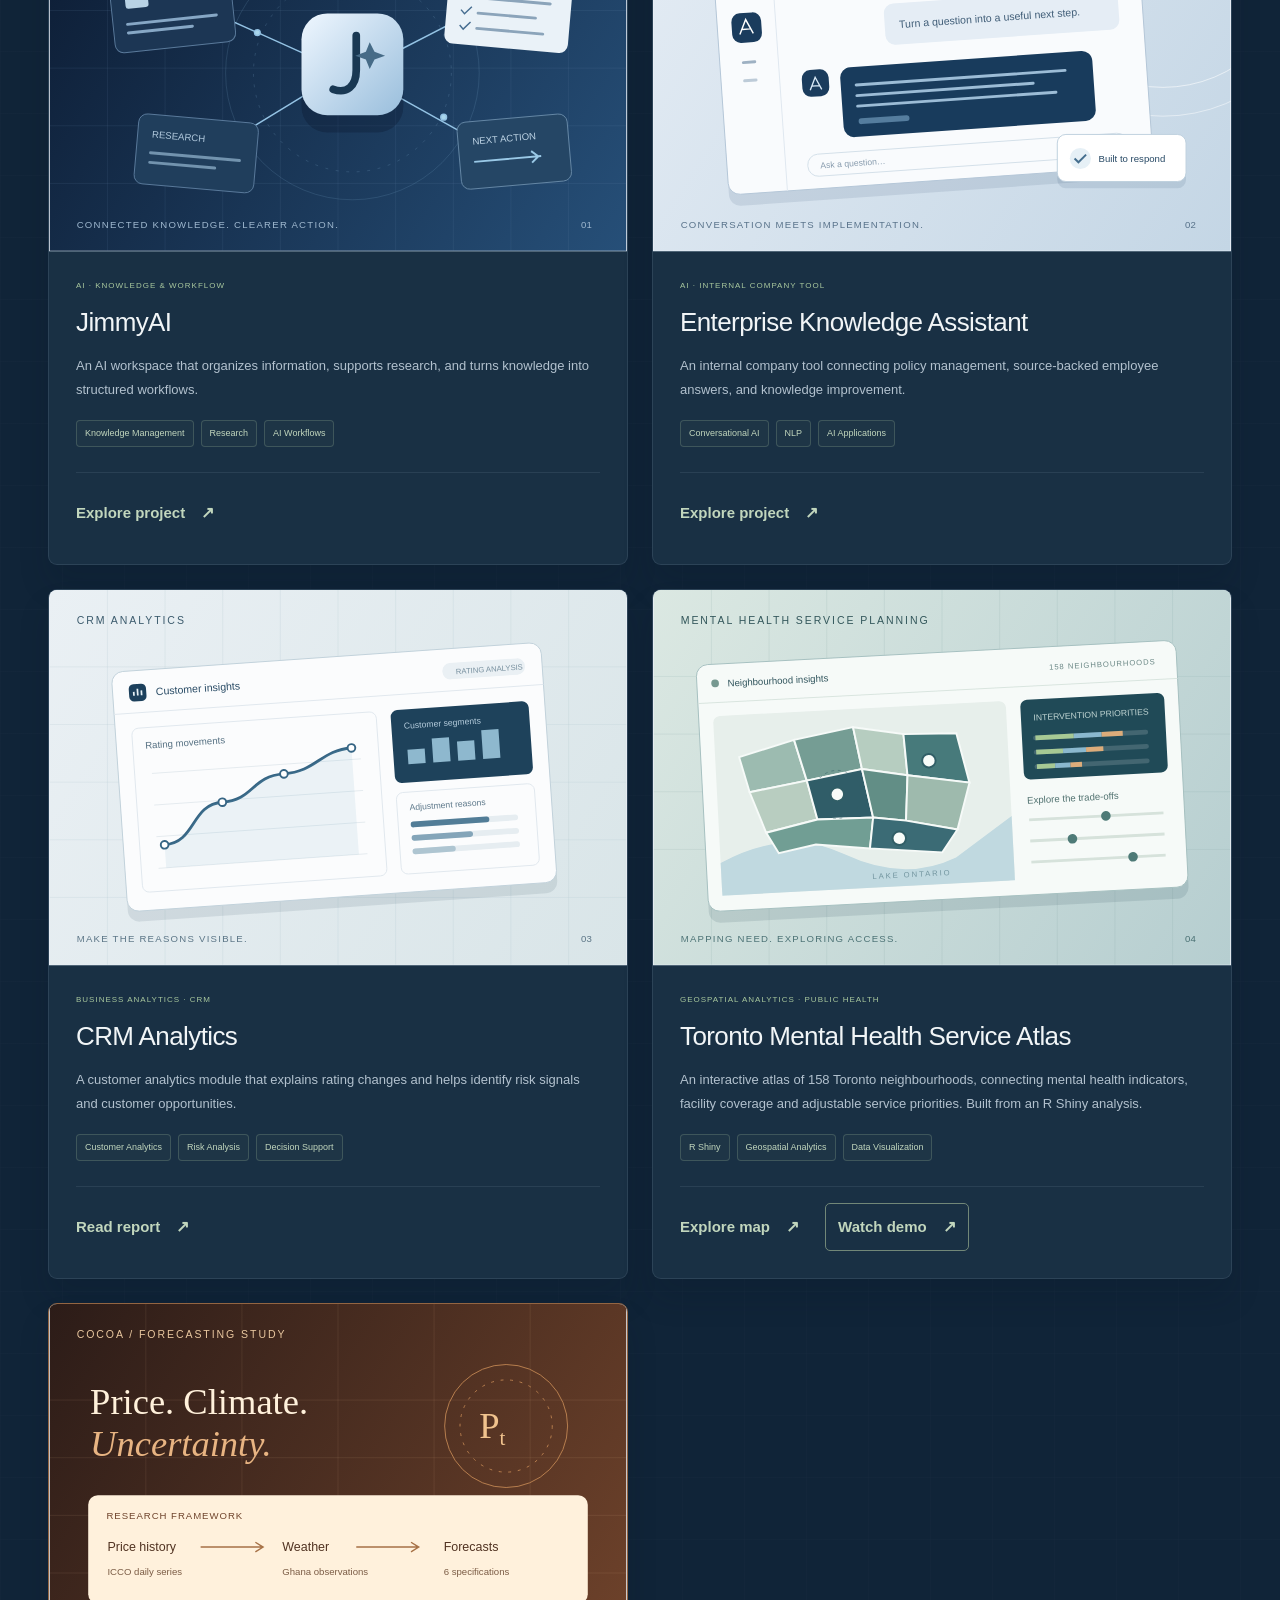
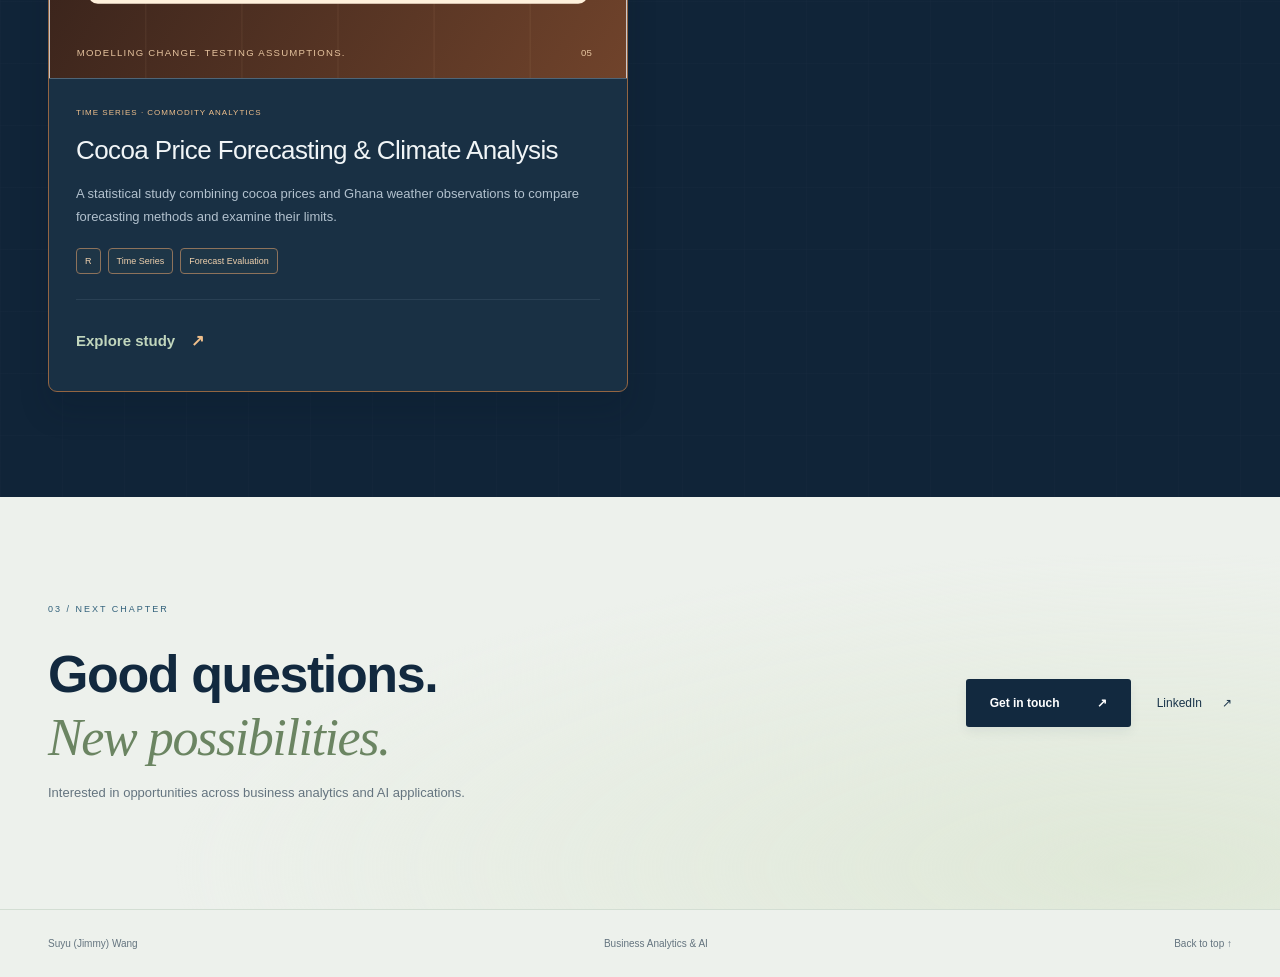
==== commit 62ec668e: "Add cocoa price and climate forecasting case study as fifth project" ====
--- a/index.html
+++ b/index.html
@@ -5,7 +5,7 @@
   <meta name="viewport" content="width=device-width, initial-scale=1">
   <meta name="description" content="Suyu (Jimmy) Wang — Business Analytics & AI. Selected work across business analysis and practical AI applications.">
   <title>Suyu (Jimmy) Wang | Business Analytics & AI</title>
-  <link rel="stylesheet" href="assets/site.css">
+  <link rel="stylesheet" href="assets/site.css?v=cocoa-1">
 </head>
 <body>
   <a class="skip-link" href="#main">Skip to content</a>
@@ -92,6 +92,10 @@
 </svg></div>
             <div class="card-content"><p class="project-category">Geospatial Analytics · Public Health</p><h3>Toronto Mental Health Service Atlas</h3><p class="card-description">An interactive atlas of 158 Toronto neighbourhoods, connecting mental health indicators, facility coverage and adjustable service priorities. Built from an R Shiny analysis.</p><ul class="project-tags" aria-label="Project tags"><li>R Shiny</li><li>Geospatial Analytics</li><li>Data Visualization</li></ul><div class="project-links"><a class="project-primary" href="mental-health-map.html" aria-label="Explore Toronto Mental Health Service Atlas">Explore map <span aria-hidden="true">↗</span></a><a href="https://youtu.be/JjMQpKV-9kc" target="_blank" rel="noopener noreferrer" aria-label="Watch Mental Health Service Planning Dashboard demo (opens in a new tab)">Watch demo <span aria-hidden="true">↗</span></a></div></div>
           </article>
+          <article class="project-card cocoa-card">
+            <div class="project-art" aria-hidden="true"><svg viewBox="0 0 600 390" fill="none" xmlns="http://www.w3.org/2000/svg"><defs><linearGradient id="cocoa-cover-bg" x2="600" y2="390" gradientUnits="userSpaceOnUse"><stop stop-color="#2c1c18"/><stop offset="1" stop-color="#70432b"/></linearGradient></defs><path fill="url(#cocoa-cover-bg)" d="M0 0h600v390H0z"/><g stroke="#eec99b" stroke-opacity=".1"><path d="M0 100h600M0 160h600M0 220h600M0 280h600M100 0v390M200 0v390M300 0v390M400 0v390M500 0v390"/></g><text x="28" y="35" fill="#e9c79f" font-size="11" letter-spacing="2">COCOA / FORECASTING STUDY</text><circle cx="475" cy="127" r="64" stroke="#bb8150"/><circle cx="475" cy="127" r="48" stroke="#bb8150" stroke-dasharray="3 7"/><text x="447" y="139" font-family="Georgia,serif" font-size="38" fill="#f1c38e">P<tspan font-size="22" dy="8">t</tspan></text><text x="42" y="115" fill="#fff1db" font-family="Georgia,serif" font-size="38">Price. Climate.</text><text x="42" y="158" fill="#e8b482" font-family="Georgia,serif" font-size="38" font-style="italic">Uncertainty.</text><rect x="40" y="199" width="520" height="113" rx="10" fill="#fff1dc"/><text x="59" y="224" font-size="10" fill="#70452d" letter-spacing="1">RESEARCH FRAMEWORK</text><g fill="#513322" font-size="13"><text x="60" y="257">Price history</text><text x="242" y="257">Weather</text><text x="410" y="257">Forecasts</text></g><g stroke="#a77247" stroke-width="1.5"><path d="M157 253h65m-8-5 8 5-8 5M319 253h65m-8-5 8 5-8 5"/></g><g fill="#7b5c45" font-size="10"><text x="60" y="282">ICCO daily series</text><text x="242" y="282">Ghana observations</text><text x="410" y="282">6 specifications</text></g><text x="28" y="366" fill="#e6c49f" font-size="10" letter-spacing="1.3">MODELLING CHANGE. TESTING ASSUMPTIONS.</text><text x="553" y="366" fill="#e6c49f" font-size="10">05</text></svg></div>
+            <div class="card-content"><p class="project-category">Time Series · Commodity Analytics</p><h3>Cocoa Price Forecasting &amp; Climate Analysis</h3><p class="card-description">A statistical study combining cocoa prices and Ghana weather observations to compare forecasting methods and examine their limits.</p><ul class="project-tags" aria-label="Project tags"><li>R</li><li>Time Series</li><li>Forecast Evaluation</li></ul><div class="project-links"><a class="project-primary" href="cocoa.html" aria-label="Explore Cocoa Price Forecasting and Climate Analysis">Explore study <span aria-hidden="true">↗</span></a></div></div>
+          </article>
         </div>
       </div>
     </section>
--- a/assets/site.css
+++ b/assets/site.css
@@ -15,3 +15,6 @@
 .project-links a:not(.project-primary){position:relative;z-index:3;padding:0 12px;border:1px solid #718778;border-radius:5px}
 .project-card:has(.project-primary:focus-visible){outline:3px solid #caf28b;outline-offset:5px}
 .project-links a{font-size:15px;font-weight:600;min-height:48px}
+
+/* The fifth case study carries a warm commodity-research accent. */
+.cocoa-card{border-color:#936542}.cocoa-card:hover{border-color:#e3ae78}.cocoa-card .project-category,.cocoa-card .project-primary span{color:#efbf8c}.cocoa-card .project-tags li{color:#efd0ad;border-color:#8d725b}
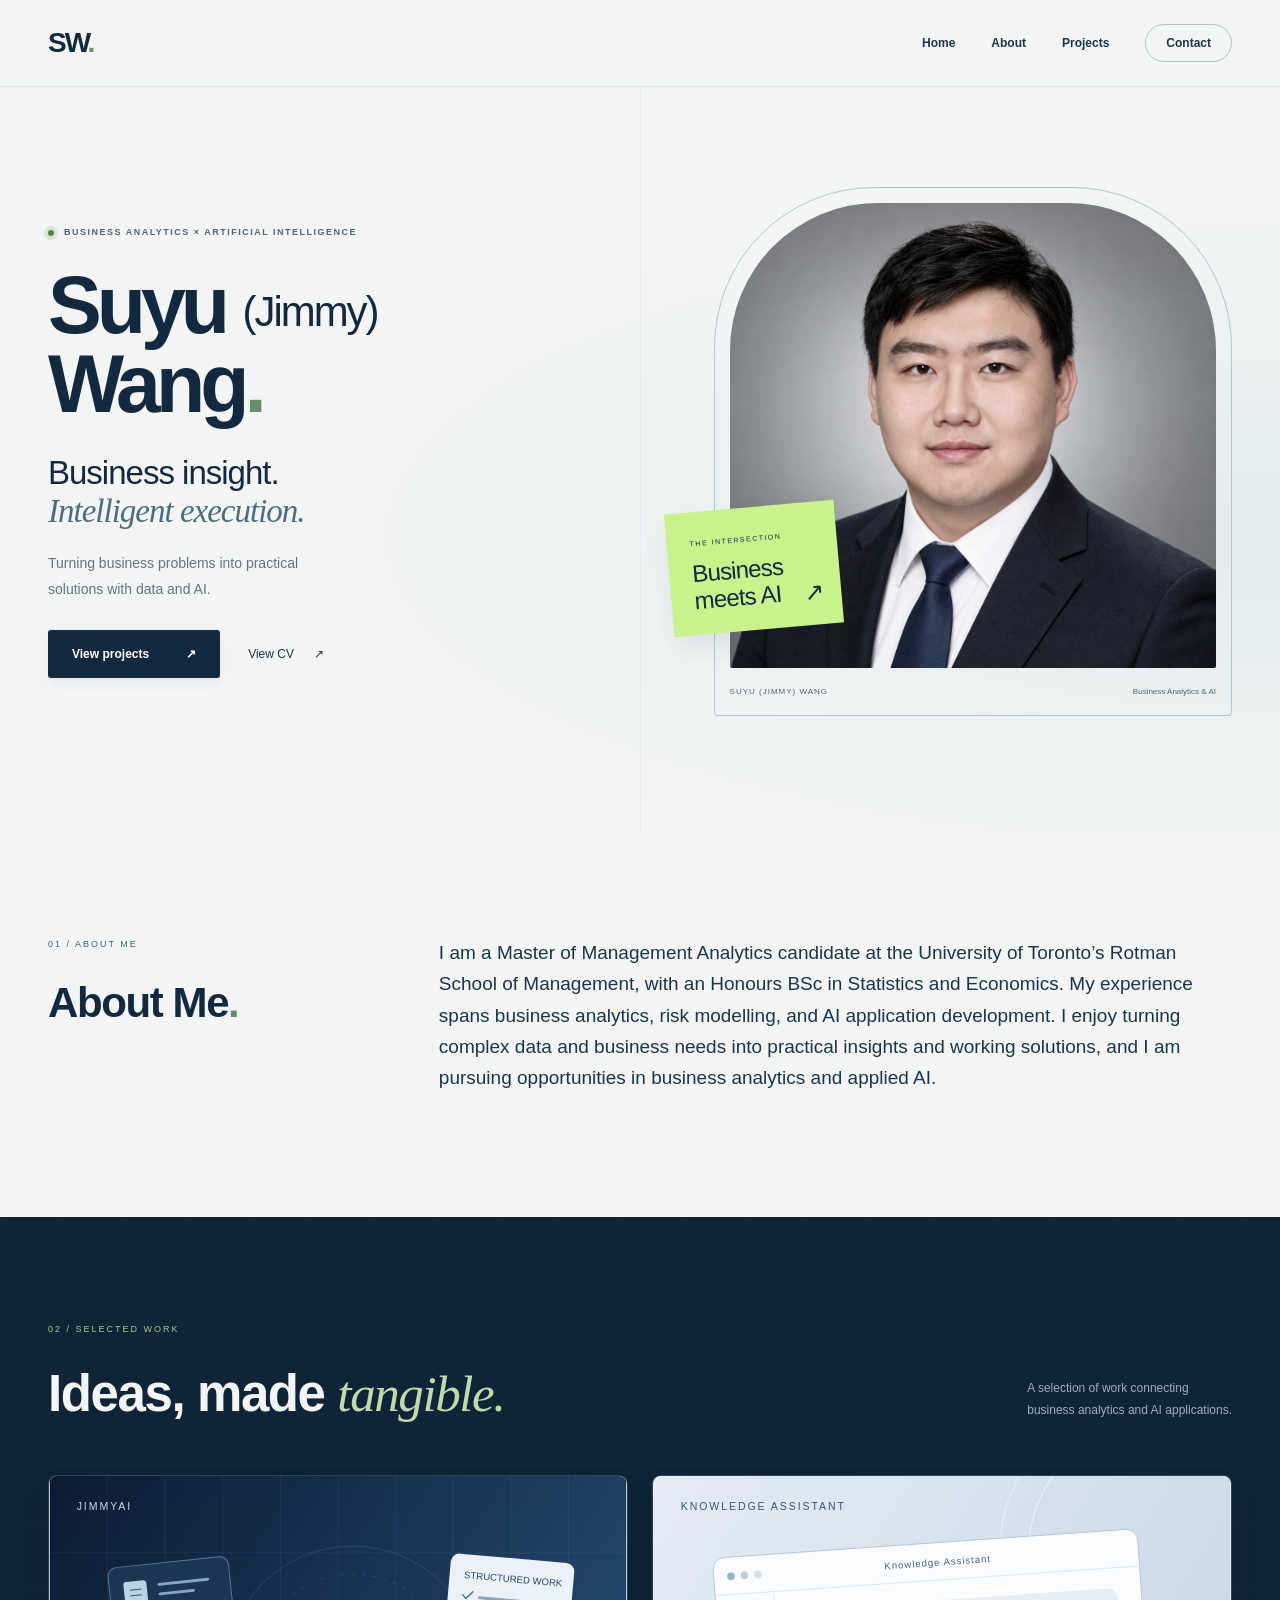
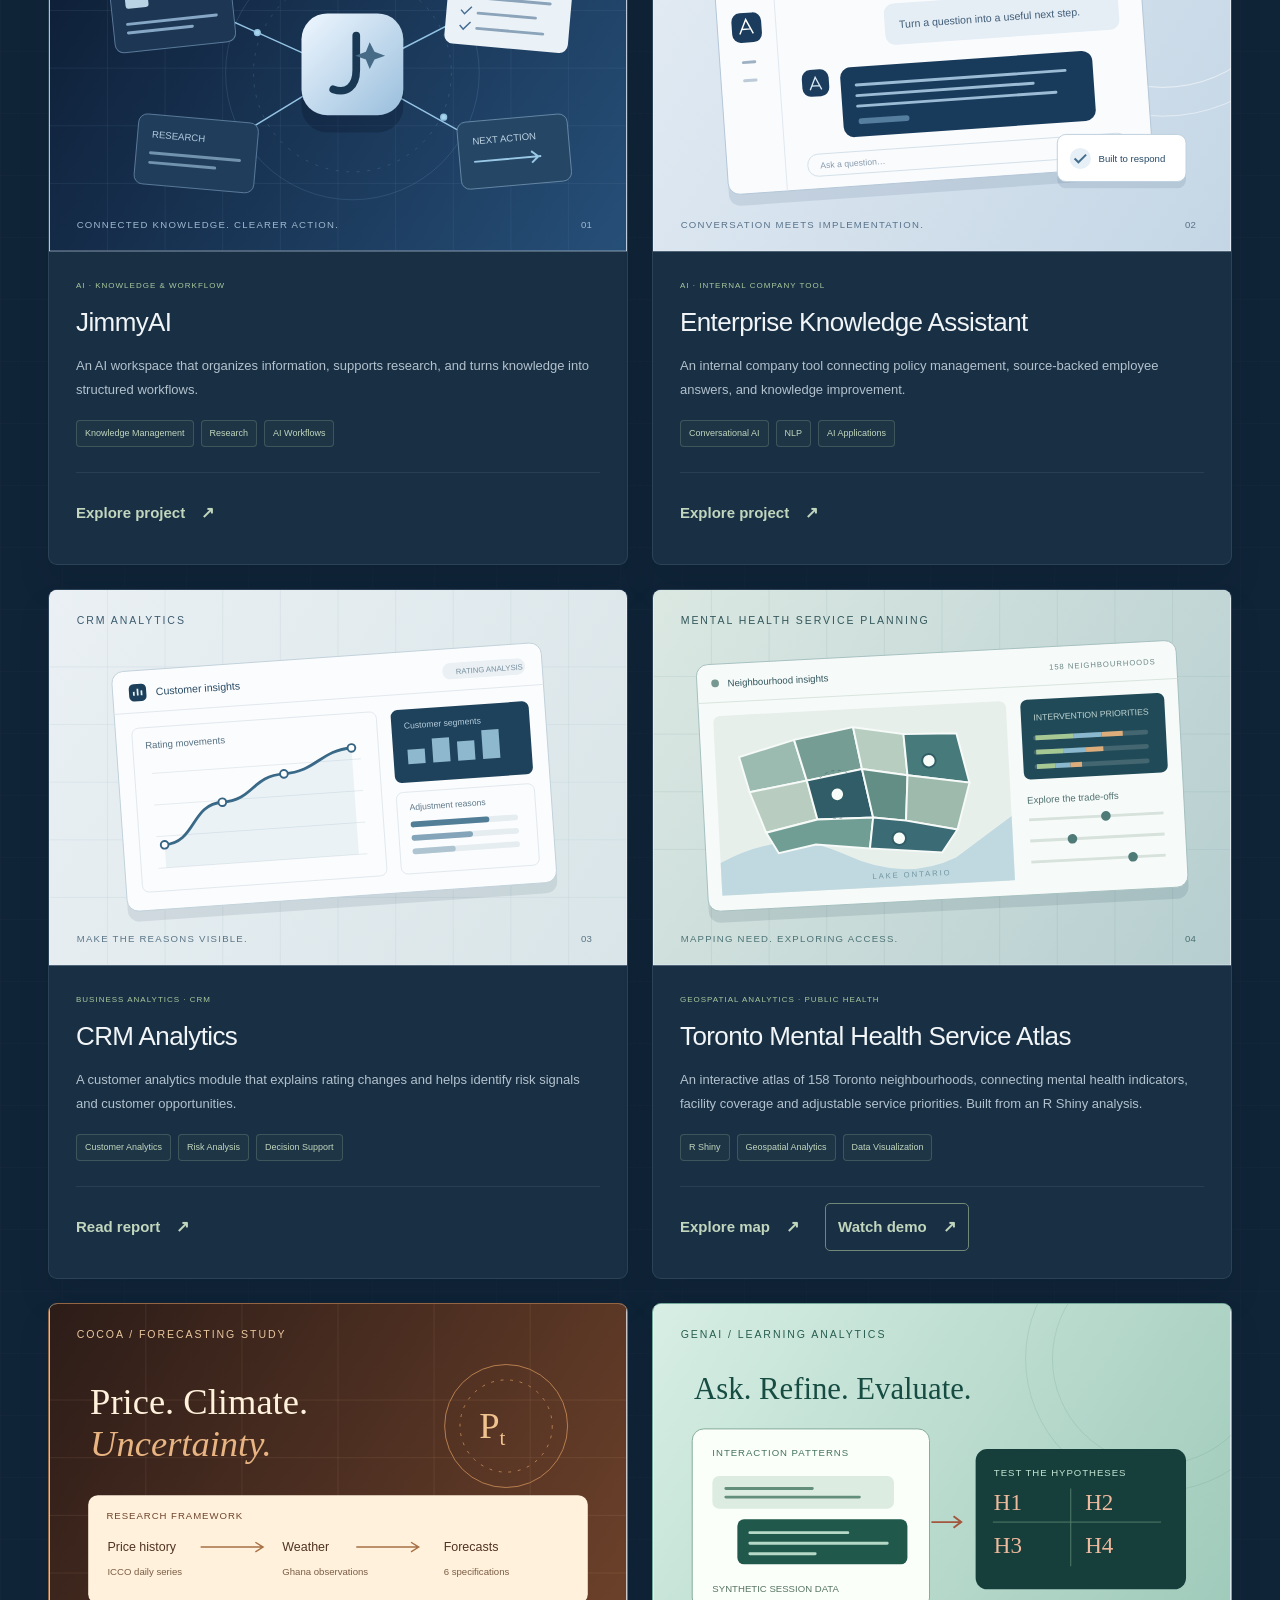
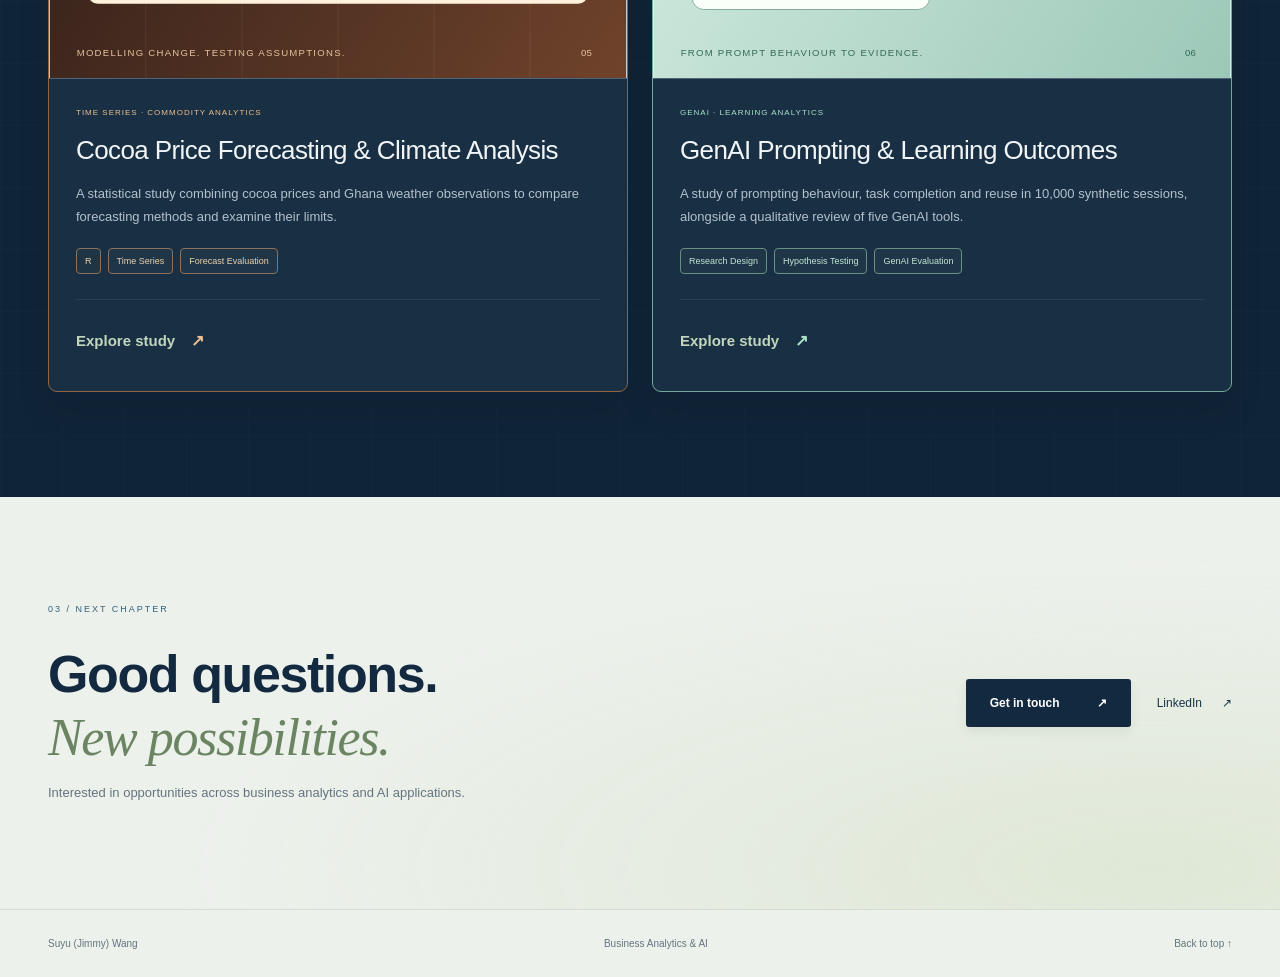
==== commit 725bceed: "Add GenAI prompting and learning analytics as sixth project" ====
--- a/index.html
+++ b/index.html
@@ -5,7 +5,7 @@
   <meta name="viewport" content="width=device-width, initial-scale=1">
   <meta name="description" content="Suyu (Jimmy) Wang — Business Analytics & AI. Selected work across business analysis and practical AI applications.">
   <title>Suyu (Jimmy) Wang | Business Analytics & AI</title>
-  <link rel="stylesheet" href="assets/site.css?v=cocoa-1">
+  <link rel="stylesheet" href="assets/site.css?v=genai-1">
 </head>
 <body>
   <a class="skip-link" href="#main">Skip to content</a>
@@ -96,6 +96,10 @@
             <div class="project-art" aria-hidden="true"><svg viewBox="0 0 600 390" fill="none" xmlns="http://www.w3.org/2000/svg"><defs><linearGradient id="cocoa-cover-bg" x2="600" y2="390" gradientUnits="userSpaceOnUse"><stop stop-color="#2c1c18"/><stop offset="1" stop-color="#70432b"/></linearGradient></defs><path fill="url(#cocoa-cover-bg)" d="M0 0h600v390H0z"/><g stroke="#eec99b" stroke-opacity=".1"><path d="M0 100h600M0 160h600M0 220h600M0 280h600M100 0v390M200 0v390M300 0v390M400 0v390M500 0v390"/></g><text x="28" y="35" fill="#e9c79f" font-size="11" letter-spacing="2">COCOA / FORECASTING STUDY</text><circle cx="475" cy="127" r="64" stroke="#bb8150"/><circle cx="475" cy="127" r="48" stroke="#bb8150" stroke-dasharray="3 7"/><text x="447" y="139" font-family="Georgia,serif" font-size="38" fill="#f1c38e">P<tspan font-size="22" dy="8">t</tspan></text><text x="42" y="115" fill="#fff1db" font-family="Georgia,serif" font-size="38">Price. Climate.</text><text x="42" y="158" fill="#e8b482" font-family="Georgia,serif" font-size="38" font-style="italic">Uncertainty.</text><rect x="40" y="199" width="520" height="113" rx="10" fill="#fff1dc"/><text x="59" y="224" font-size="10" fill="#70452d" letter-spacing="1">RESEARCH FRAMEWORK</text><g fill="#513322" font-size="13"><text x="60" y="257">Price history</text><text x="242" y="257">Weather</text><text x="410" y="257">Forecasts</text></g><g stroke="#a77247" stroke-width="1.5"><path d="M157 253h65m-8-5 8 5-8 5M319 253h65m-8-5 8 5-8 5"/></g><g fill="#7b5c45" font-size="10"><text x="60" y="282">ICCO daily series</text><text x="242" y="282">Ghana observations</text><text x="410" y="282">6 specifications</text></g><text x="28" y="366" fill="#e6c49f" font-size="10" letter-spacing="1.3">MODELLING CHANGE. TESTING ASSUMPTIONS.</text><text x="553" y="366" fill="#e6c49f" font-size="10">05</text></svg></div>
             <div class="card-content"><p class="project-category">Time Series · Commodity Analytics</p><h3>Cocoa Price Forecasting &amp; Climate Analysis</h3><p class="card-description">A statistical study combining cocoa prices and Ghana weather observations to compare forecasting methods and examine their limits.</p><ul class="project-tags" aria-label="Project tags"><li>R</li><li>Time Series</li><li>Forecast Evaluation</li></ul><div class="project-links"><a class="project-primary" href="cocoa.html" aria-label="Explore Cocoa Price Forecasting and Climate Analysis">Explore study <span aria-hidden="true">↗</span></a></div></div>
           </article>
+          <article class="project-card genai-card">
+            <div class="project-art" aria-hidden="true"><svg viewBox="0 0 600 390" fill="none" xmlns="http://www.w3.org/2000/svg"><defs><linearGradient id="genai-cover" x2="600" y2="390" gradientUnits="userSpaceOnUse"><stop stop-color="#d7eee4"/><stop offset="1" stop-color="#9cc8b8"/></linearGradient></defs><path fill="url(#genai-cover)" d="M0 0h600v390H0z"/><circle cx="525" cy="57" r="138" stroke="#568b77" stroke-opacity=".18"/><circle cx="525" cy="57" r="110" stroke="#568b77" stroke-opacity=".18"/><text x="28" y="35" fill="#285e50" font-size="11" letter-spacing="2">GENAI / LEARNING ANALYTICS</text><text x="42" y="99" fill="#164c42" font-size="32" font-family="Georgia,serif">Ask. Refine. Evaluate.</text><rect x="40" y="130" width="247" height="188" rx="12" fill="#fafff9" stroke="#82aa98"/><text x="61" y="158" fill="#46745f" font-size="10" letter-spacing="1">INTERACTION PATTERNS</text><rect x="61" y="179" width="189" height="34" rx="7" fill="#dcece1"/><path d="M75 192h90m-90 9h139" stroke="#648e7c" stroke-width="3" stroke-linecap="round"/><rect x="87" y="224" width="177" height="47" rx="7" fill="#20584b"/><path d="M100 238h102m-102 11h143m-143 11h68" stroke="#b6d9c7" stroke-width="3" stroke-linecap="round"/><text x="61" y="300" fill="#587562" font-size="10">SYNTHETIC SESSION DATA</text><path d="M289 227h31m-8-6 8 6-8 6" stroke="#a3563e" stroke-width="2"/><rect x="335" y="151" width="219" height="146" rx="12" fill="#163f3b"/><text x="354" y="179" fill="#c4e3d2" font-size="10" letter-spacing="1">TEST THE HYPOTHESES</text><g fill="#efb99d" font-family="Georgia,serif" font-size="24"><text x="354" y="214">H1</text><text x="449" y="214">H2</text><text x="354" y="259">H3</text><text x="449" y="259">H4</text></g><g stroke="#537e6b"><path d="M353 227h175M434 192v81"/></g><text x="28" y="366" fill="#346957" font-size="10" letter-spacing="1.3">FROM PROMPT BEHAVIOUR TO EVIDENCE.</text><text x="553" y="366" fill="#346957" font-size="10">06</text></svg></div>
+            <div class="card-content"><p class="project-category">GenAI · Learning Analytics</p><h3>GenAI Prompting &amp; Learning Outcomes</h3><p class="card-description">A study of prompting behaviour, task completion and reuse in 10,000 synthetic sessions, alongside a qualitative review of five GenAI tools.</p><ul class="project-tags" aria-label="Project tags"><li>Research Design</li><li>Hypothesis Testing</li><li>GenAI Evaluation</li></ul><div class="project-links"><a class="project-primary" href="genai.html" aria-label="Explore GenAI Prompting and Learning Outcomes">Explore study <span aria-hidden="true">↗</span></a></div></div>
+          </article>
         </div>
       </div>
     </section>
--- a/assets/site.css
+++ b/assets/site.css
@@ -18,3 +18,5 @@
 
 /* The fifth case study carries a warm commodity-research accent. */
 .cocoa-card{border-color:#936542}.cocoa-card:hover{border-color:#e3ae78}.cocoa-card .project-category,.cocoa-card .project-primary span{color:#efbf8c}.cocoa-card .project-tags li{color:#efd0ad;border-color:#8d725b}
+
+.genai-card{border-color:#73a998}.genai-card:hover{border-color:#a4ddc5}.genai-card .project-category,.genai-card .project-primary span{color:#abe2ca}.genai-card .project-tags li{color:#c3e6d7;border-color:#688f80}
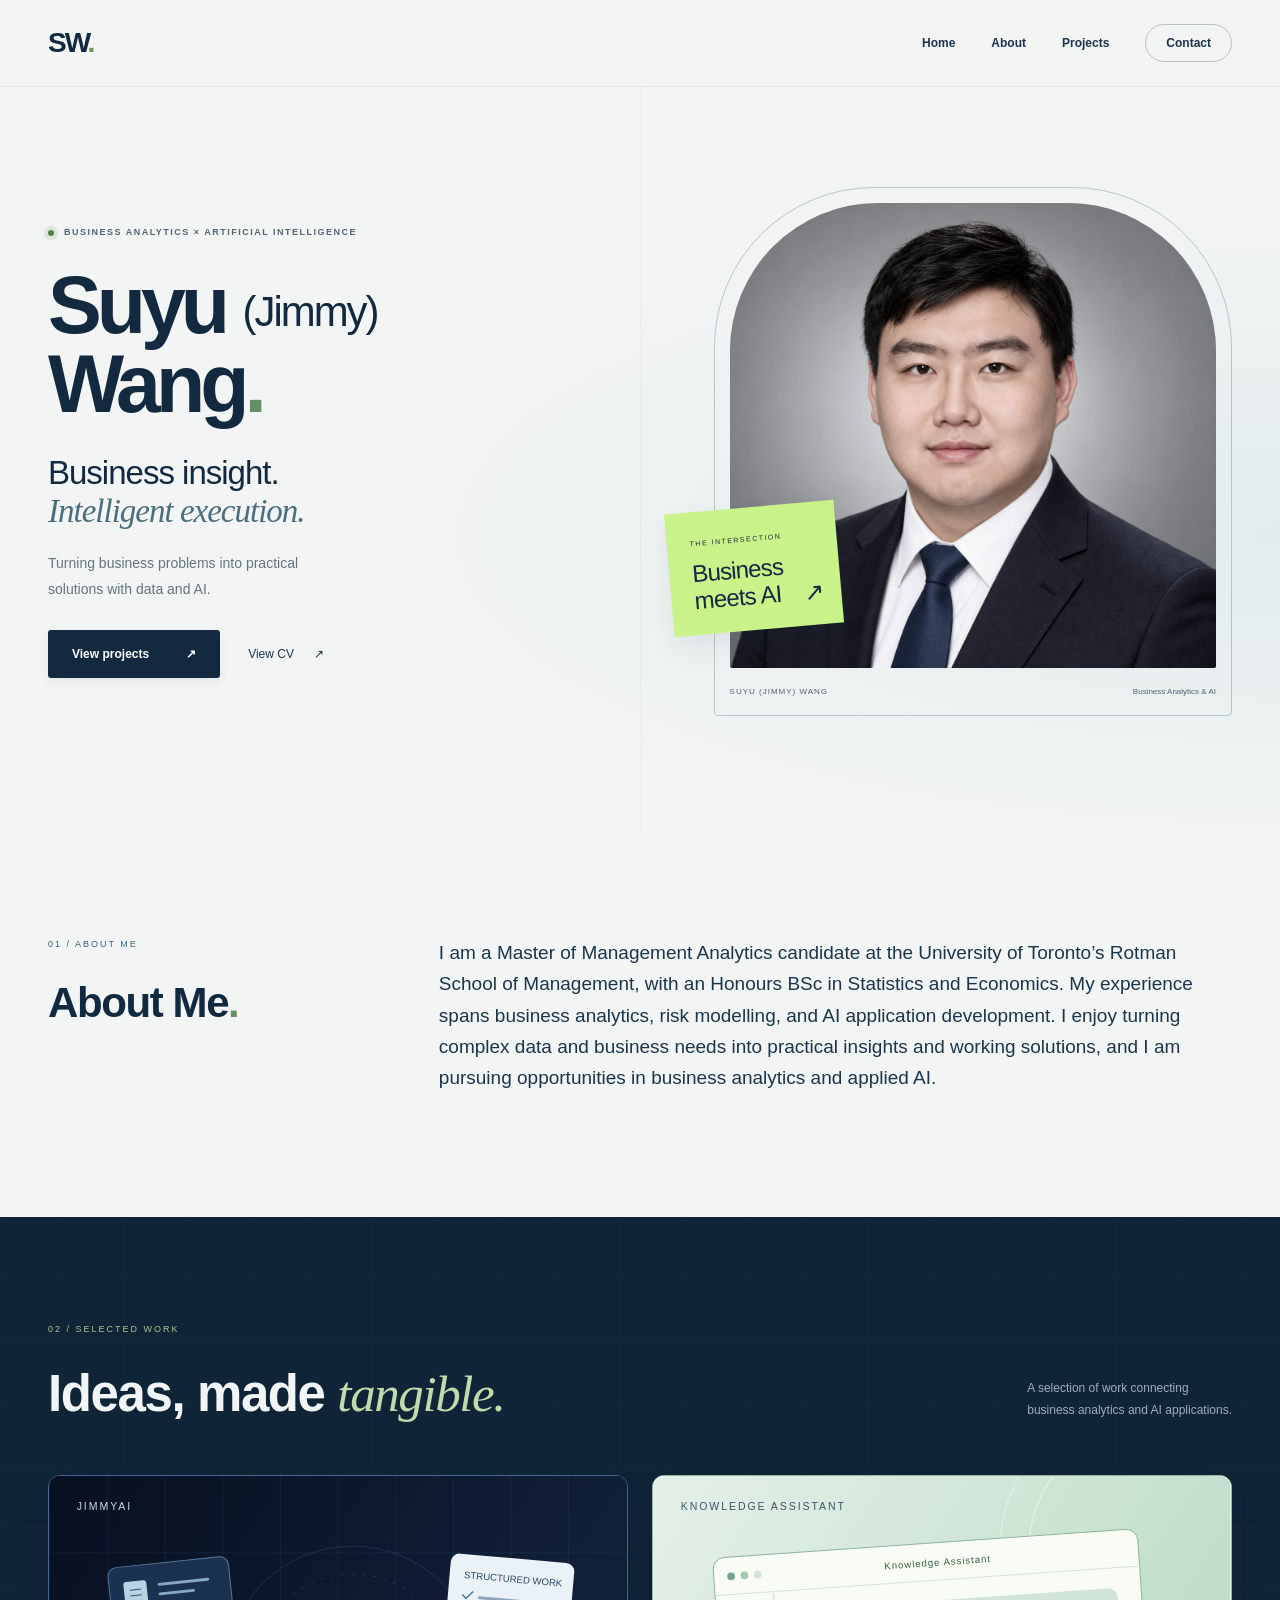
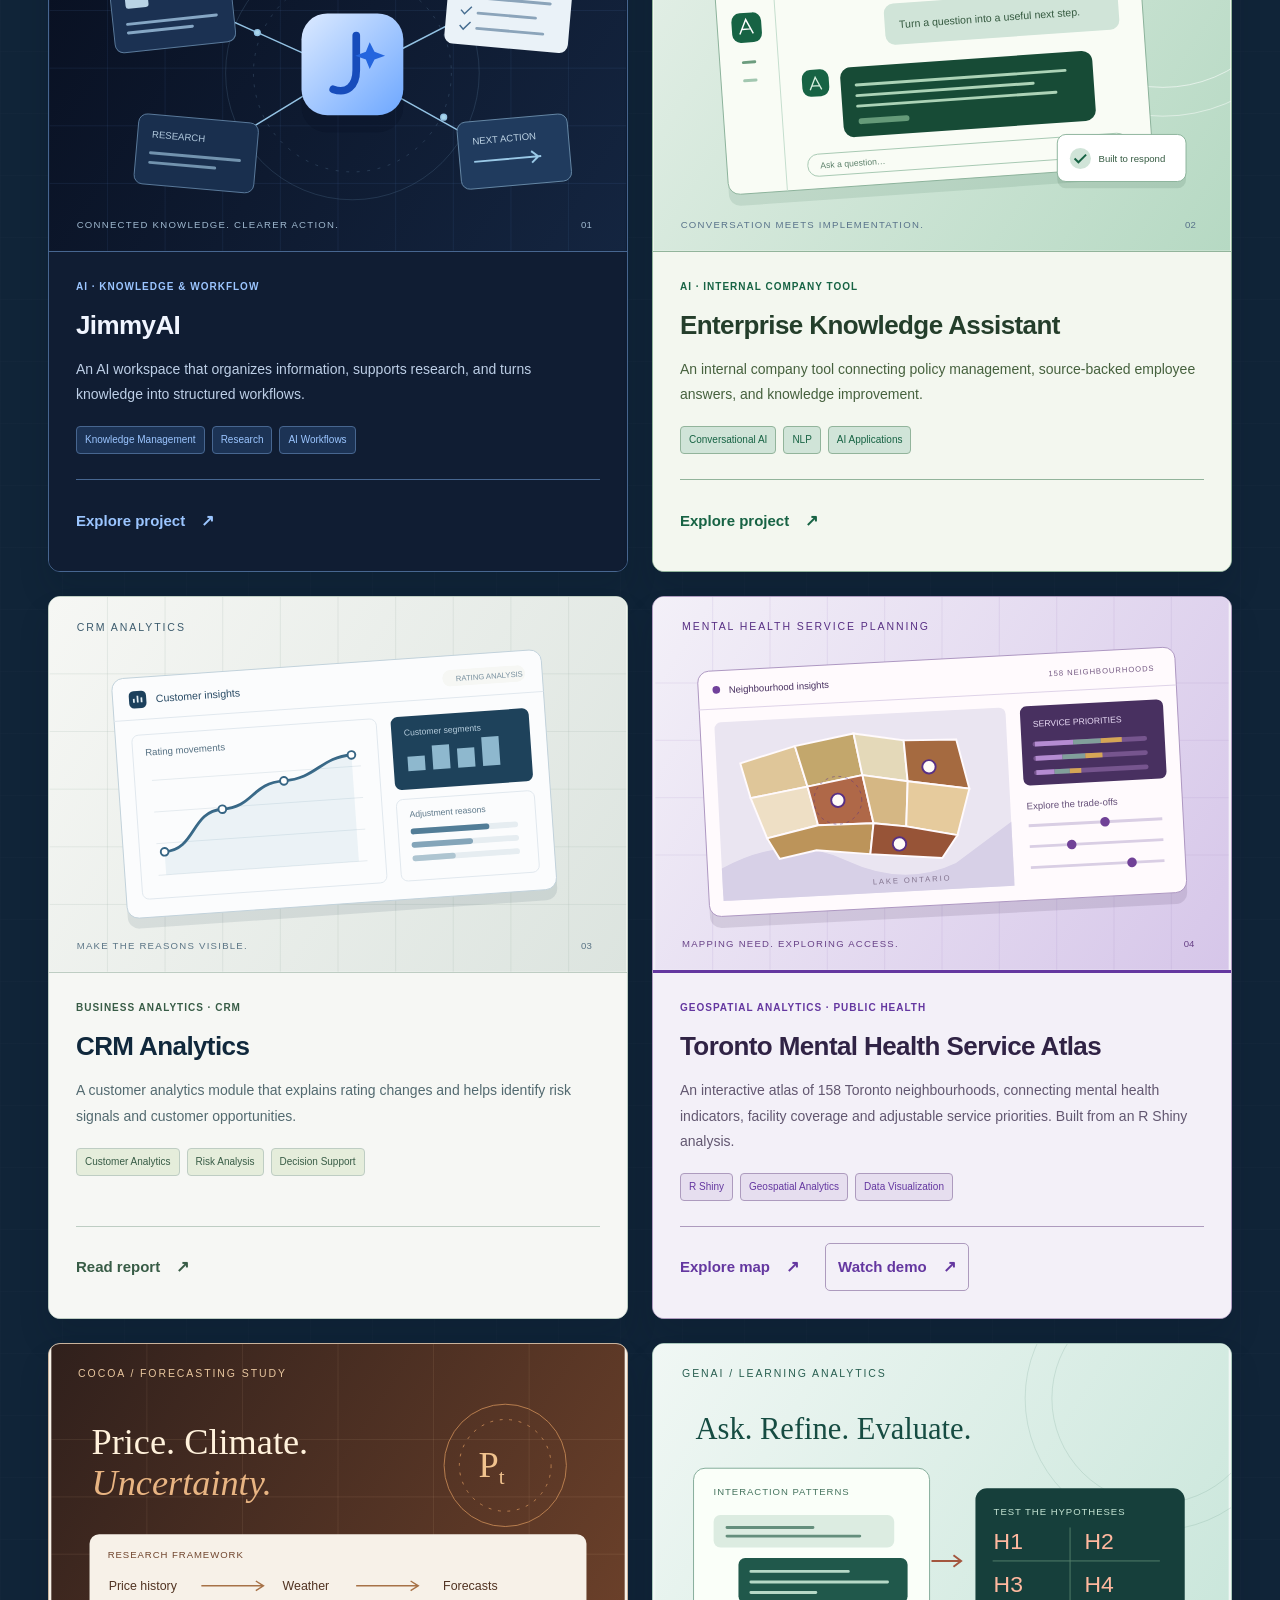
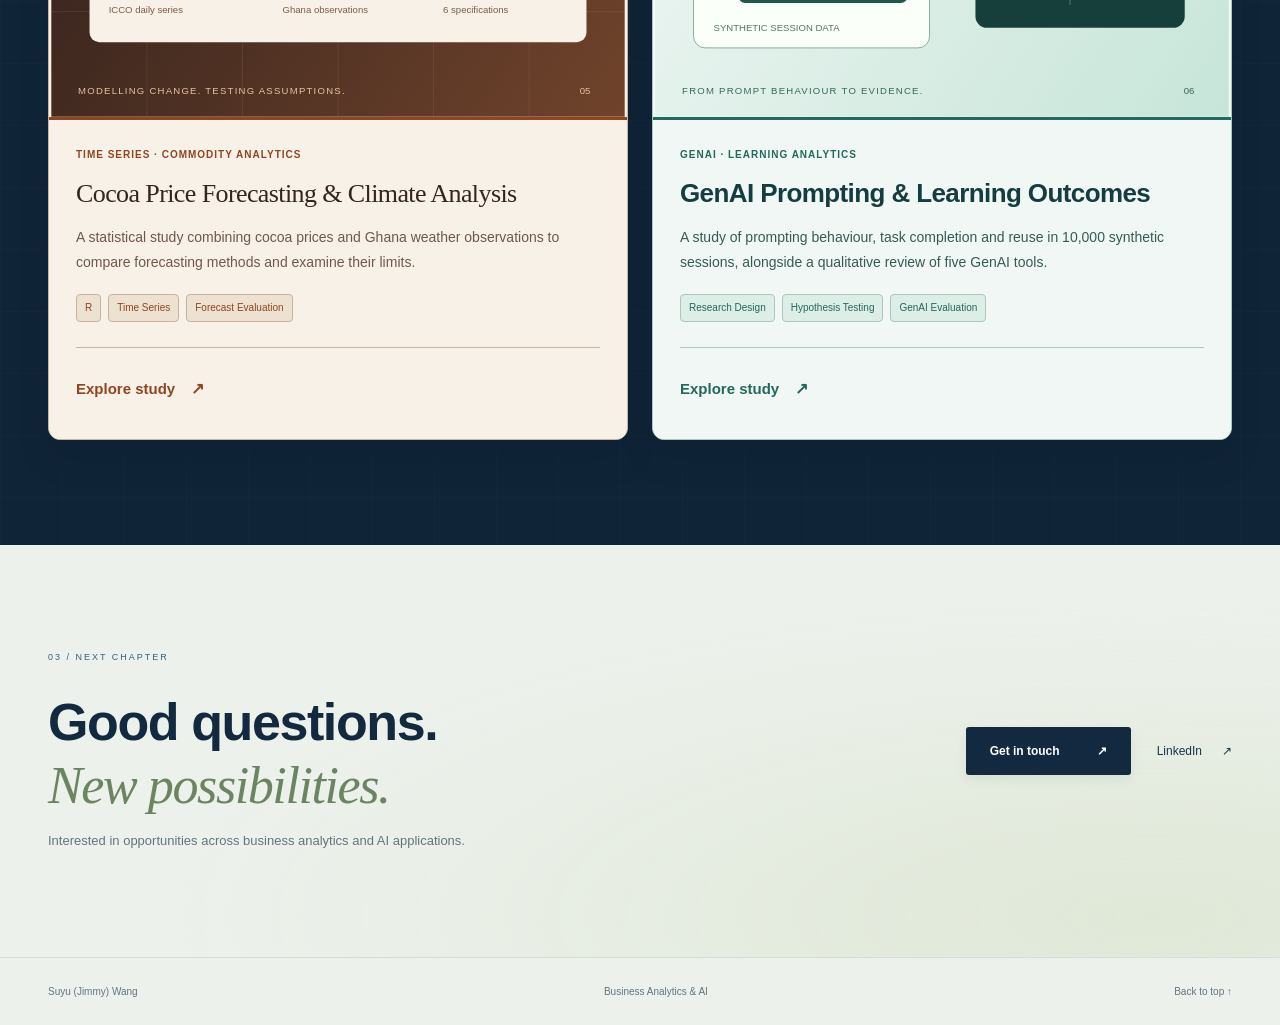
==== commit 66d14dfd: "Match six project covers and cards to their case study identities" ====
--- a/index.html
+++ b/index.html
@@ -5,7 +5,7 @@
   <meta name="viewport" content="width=device-width, initial-scale=1">
   <meta name="description" content="Suyu (Jimmy) Wang — Business Analytics & AI. Selected work across business analysis and practical AI applications.">
   <title>Suyu (Jimmy) Wang | Business Analytics & AI</title>
-  <link rel="stylesheet" href="assets/site.css?v=genai-1">
+  <link rel="stylesheet" href="assets/site.css?v=themes-1">
 </head>
 <body>
   <a class="skip-link" href="#main">Skip to content</a>
@@ -38,66 +38,66 @@
       <div class="container">
         <div class="section-heading"><div><p class="eyebrow">02 / Selected work</p><h2 id="projects-title">Ideas, made <em>tangible.</em></h2></div><p>A selection of work connecting<br>business analytics and AI applications.</p></div>
         <div class="project-grid">
-          <article class="project-card">
+          <article class="project-card jimmy-card" id="project-1">
             <div class="project-art" aria-hidden="true"><svg viewBox="0 0 600 390" fill="none" xmlns="http://www.w3.org/2000/svg">
-<defs><linearGradient id="j-bg" x2="600" y2="390" gradientUnits="userSpaceOnUse"><stop stop-color="#0c1b32"/><stop offset="1" stop-color="#264f78"/></linearGradient><linearGradient id="j-core" x2="1" y2="1"><stop stop-color="#eff7ff"/><stop offset="1" stop-color="#99bedc"/></linearGradient></defs>
+<defs><linearGradient id="j-bg" x2="600" y2="390" gradientUnits="userSpaceOnUse"><stop stop-color="#080f20"/><stop offset="1" stop-color="#142540"/></linearGradient><linearGradient id="j-core" x2="1" y2="1"><stop stop-color="#dceaff"/><stop offset="1" stop-color="#6da7ff"/></linearGradient></defs>
 <path fill="url(#j-bg)" d="M0 0h600v390H0z"/>
-<g stroke="#7294b4" stroke-opacity=".12"><path d="M0 80h600M0 140h600M0 200h600M0 260h600M0 320h600M60 0v390M120 0v390M180 0v390M240 0v390M300 0v390M360 0v390M420 0v390M480 0v390M540 0v390"/></g>
+<g stroke="#5781bf" stroke-opacity=".12"><path d="M0 80h600M0 140h600M0 200h600M0 260h600M0 320h600M60 0v390M120 0v390M180 0v390M240 0v390M300 0v390M360 0v390M420 0v390M480 0v390M540 0v390"/></g>
 <circle cx="315" cy="205" r="132" stroke="#81acd0" stroke-opacity=".18"/><circle cx="315" cy="205" r="103" stroke="#81acd0" stroke-opacity=".22" stroke-dasharray="3 8"/>
 <g stroke="#94c3e4" stroke-width="1.5"><path d="M165 140 285 194M182 279 285 216M345 191 452 136M345 220 456 282"/><circle cx="216" cy="163" r="3" fill="#a9d6eb"/><circle cx="410" cy="251" r="3" fill="#a9d6eb"/></g>
-<g transform="translate(64 90) rotate(-6 58 44)"><rect width="126" height="89" rx="9" fill="#1c3654" stroke="#5a7a9b"/><rect x="15" y="16" width="24" height="28" rx="3" fill="#b9d3e5"/><path d="M21 25h12m-12 6h12" stroke="#345470"/><path d="M52 22h51M52 32h35M15 60h93M15 69h67" stroke="#86a7c5" stroke-width="3" stroke-linecap="round"/></g>
-<g transform="translate(90 252) rotate(5 60 36)"><rect width="125" height="73" rx="9" fill="#203e5c" stroke="#5a7a9b"/><text x="15" y="24" fill="#b1c9dd" font-size="10">RESEARCH</text><path d="M15 40h93M15 50h68" stroke="#7293ae" stroke-width="3" stroke-linecap="round"/></g>
+<g transform="translate(64 90) rotate(-6 58 44)"><rect width="126" height="89" rx="9" fill="#1b3152" stroke="#5a7a9b"/><rect x="15" y="16" width="24" height="28" rx="3" fill="#b9d3e5"/><path d="M21 25h12m-12 6h12" stroke="#345470"/><path d="M52 22h51M52 32h35M15 60h93M15 69h67" stroke="#86a7c5" stroke-width="3" stroke-linecap="round"/></g>
+<g transform="translate(90 252) rotate(5 60 36)"><rect width="125" height="73" rx="9" fill="#192f4e" stroke="#5a7a9b"/><text x="15" y="24" fill="#b1c9dd" font-size="10">RESEARCH</text><path d="M15 40h93M15 50h68" stroke="#7293ae" stroke-width="3" stroke-linecap="round"/></g>
 <g transform="translate(414 85) rotate(5 59 45)"><rect width="129" height="94" rx="9" fill="#eaf2f8"/><text x="15" y="25" fill="#294766" font-size="10">STRUCTURED WORK</text><g stroke="#8ba4ba" stroke-width="3" stroke-linecap="round"><path d="M33 44h74M33 60h60M33 76h69"/></g><g stroke="#466d90" stroke-width="1.5"><path d="m15 42 4 4 7-8m-11 20 4 4 7-8m-11 20 4 4 7-8"/></g></g>
-<g transform="translate(426 252) rotate(-5 56 35)"><rect width="115" height="70" rx="9" fill="#254665" stroke="#6587a5"/><text x="15" y="24" fill="#bed4e5" font-size="10">NEXT ACTION</text><path d="M15 42h70m-10-6 7 6-7 6" stroke="#9ac9e7" stroke-width="2"/></g>
-<rect x="262" y="152" width="106" height="106" rx="27" fill="#050f21" fill-opacity=".25" transform="translate(0 9)"/><rect x="262" y="143" width="106" height="106" rx="27" fill="url(#j-core)"/><path d="M319 166v36c0 17-10 25-24 20" stroke="#193853" stroke-width="8" stroke-linecap="round"/><path d="m333 173 5 10 11 4-11 4-5 10-4-10-11-4 11-4z" fill="#466b87"/>
+<g transform="translate(426 252) rotate(-5 56 35)"><rect width="115" height="70" rx="9" fill="#203b5e" stroke="#6587a5"/><text x="15" y="24" fill="#bed4e5" font-size="10">NEXT ACTION</text><path d="M15 42h70m-10-6 7 6-7 6" stroke="#9ac9e7" stroke-width="2"/></g>
+<rect x="262" y="152" width="106" height="106" rx="27" fill="#050f21" fill-opacity=".25" transform="translate(0 9)"/><rect x="262" y="143" width="106" height="106" rx="27" fill="url(#j-core)"/><path d="M319 166v36c0 17-10 25-24 20" stroke="#174cbb" stroke-width="8" stroke-linecap="round"/><path d="m333 173 5 10 11 4-11 4-5 10-4-10-11-4 11-4z" fill="#2465de"/>
 <text x="28" y="35" fill="#c4d9e9" font-size="11" letter-spacing="2">JIMMYAI</text><text x="28" y="366" fill="#9fb8cf" font-size="10" letter-spacing="1.3">CONNECTED KNOWLEDGE. CLEARER ACTION.</text><text x="553" y="366" fill="#9fb8cf" font-size="10">01</text></svg></div>
             <div class="card-content"><p class="project-category">AI · Knowledge &amp; Workflow</p><h3>JimmyAI</h3><p class="card-description">An AI workspace that organizes information, supports research, and turns knowledge into structured workflows.</p><ul class="project-tags" aria-label="Project tags"><li>Knowledge Management</li><li>Research</li><li>AI Workflows</li></ul><div class="project-links"><a class="project-primary" href="jimmyai.html" aria-label="Explore JimmyAI interactive project">Explore project <span aria-hidden="true">↗</span></a></div></div>
           </article>
-          <article class="project-card">
+          <article class="project-card enterprise-card" id="project-2">
             <div class="project-art" aria-hidden="true"><svg viewBox="0 0 600 390" fill="none" xmlns="http://www.w3.org/2000/svg">
-<defs><linearGradient id="a-bg" x2="600" y2="390" gradientUnits="userSpaceOnUse"><stop stop-color="#e4ecf4"/><stop offset="1" stop-color="#c4d6e5"/></linearGradient></defs><path fill="url(#a-bg)" d="M0 0h600v390H0z"/><circle cx="530" cy="80" r="140" stroke="#fff" stroke-opacity=".6"/><circle cx="530" cy="80" r="170" stroke="#fff" stroke-opacity=".5"/>
-<g transform="translate(70 70) rotate(-4 220 136)"><rect x="0" y="12" width="443" height="247" rx="12" fill="#163856" fill-opacity=".10"/><rect width="443" height="247" rx="12" fill="#f9fbfd" stroke="#b5c7d8"/><path d="M0 39h443" stroke="#dfe7ef"/><circle cx="18" cy="20" r="4" fill="#9cb1c5"/><circle cx="32" cy="20" r="4" fill="#c1cfdb"/><circle cx="46" cy="20" r="4" fill="#d6e0e9"/><text x="178" y="24" font-size="10" fill="#44617b" letter-spacing="1">Knowledge Assistant</text>
-<path d="M61 40v207" stroke="#e0e8f0"/><rect x="15" y="59" width="31" height="31" rx="9" fill="#1b3c5d"/><path d="m23 81 7-15 7 15m-11-5h8" stroke="#fff" stroke-width="1.5"/><rect x="23" y="109" width="15" height="3" rx="1.5" fill="#9eb1c3"/><rect x="23" y="128" width="15" height="3" rx="1.5" fill="#bdcbd8"/>
-<rect x="174" y="60" width="244" height="43" rx="10" fill="#e5edf5"/><text x="189" y="86" font-size="11" fill="#415e78">Turn a question into a useful next step.</text>
-<rect x="84" y="123" width="28" height="28" rx="9" fill="#1b3c5d"/><path d="m92 144 6-13 6 13m-10-4h8" stroke="#d9e9f6" stroke-width="1.4"/>
-<rect x="124" y="123" width="263" height="73" rx="11" fill="#183b5c"/><path d="M140 142h218M140 153h184M140 164h207" stroke="#9cbcd6" stroke-width="3" stroke-linecap="round"/><rect x="140" y="177" width="53" height="6" rx="3" fill="#557d9e"/>
-<rect x="84" y="211" width="334" height="23" rx="11" stroke="#d4e0e9"/><text x="97" y="226" font-size="9" fill="#879bad">Ask a question…</text><circle cx="404" cy="222" r="8" fill="#244b70"/><path d="m401 223 3-3 3 3m-3-3v6" stroke="#fff"/>
-</g><g transform="translate(420 269)"><rect x="0" y="7" width="134" height="49" rx="9" fill="#284c6a" fill-opacity=".12"/><rect width="134" height="49" rx="9" fill="#fff" stroke="#bfd0de"/><circle cx="24" cy="25" r="11" fill="#e6f0f6"/><path d="m18 25 4 4 8-8" stroke="#446e8e" stroke-width="2"/><text x="43" y="29" font-size="10" fill="#274965">Built to respond</text></g>
+<defs><linearGradient id="a-bg" x2="600" y2="390" gradientUnits="userSpaceOnUse"><stop stop-color="#e5f0e8"/><stop offset="1" stop-color="#b6d9c3"/></linearGradient></defs><path fill="url(#a-bg)" d="M0 0h600v390H0z"/><circle cx="530" cy="80" r="140" stroke="#fff" stroke-opacity=".6"/><circle cx="530" cy="80" r="170" stroke="#fff" stroke-opacity=".5"/>
+<g transform="translate(70 70) rotate(-4 220 136)"><rect x="0" y="12" width="443" height="247" rx="12" fill="#164c33" fill-opacity=".10"/><rect width="443" height="247" rx="12" fill="#f9fcf5" stroke="#8cb39b"/><path d="M0 39h443" stroke="#d0e4d8"/><circle cx="18" cy="20" r="4" fill="#72a689"/><circle cx="32" cy="20" r="4" fill="#a2c7b0"/><circle cx="46" cy="20" r="4" fill="#d0e4d8"/><text x="178" y="24" font-size="10" fill="#355b42" letter-spacing="1">Knowledge Assistant</text>
+<path d="M61 40v207" stroke="#c5dece"/><rect x="15" y="59" width="31" height="31" rx="9" fill="#176344"/><path d="m23 81 7-15 7 15m-11-5h8" stroke="#fff" stroke-width="1.5"/><rect x="23" y="109" width="15" height="3" rx="1.5" fill="#6c9c7e"/><rect x="23" y="128" width="15" height="3" rx="1.5" fill="#a2c7b0"/>
+<rect x="174" y="60" width="244" height="43" rx="10" fill="#d0e4d8"/><text x="189" y="86" font-size="11" fill="#355a40">Turn a question into a useful next step.</text>
+<rect x="84" y="123" width="28" height="28" rx="9" fill="#176344"/><path d="m92 144 6-13 6 13m-10-4h8" stroke="#d7efde" stroke-width="1.4"/>
+<rect x="124" y="123" width="263" height="73" rx="11" fill="#174b36"/><path d="M140 142h218M140 153h184M140 164h207" stroke="#acd3b7" stroke-width="3" stroke-linecap="round"/><rect x="140" y="177" width="53" height="6" rx="3" fill="#659a79"/>
+<rect x="84" y="211" width="334" height="23" rx="11" stroke="#a7c9b3"/><text x="97" y="226" font-size="9" fill="#5c806a">Ask a question…</text><circle cx="404" cy="222" r="8" fill="#176344"/><path d="m401 223 3-3 3 3m-3-3v6" stroke="#fff"/>
+</g><g transform="translate(420 269)"><rect x="0" y="7" width="134" height="49" rx="9" fill="#254e36" fill-opacity=".12"/><rect width="134" height="49" rx="9" fill="#fff" stroke="#8cb39b"/><circle cx="24" cy="25" r="11" fill="#d0e4d8"/><path d="m18 25 4 4 8-8" stroke="#176344" stroke-width="2"/><text x="43" y="29" font-size="10" fill="#355b42">Built to respond</text></g>
 <text x="28" y="35" fill="#365671" font-size="11" letter-spacing="2">KNOWLEDGE ASSISTANT</text><text x="28" y="366" fill="#58728a" font-size="10" letter-spacing="1.3">CONVERSATION MEETS IMPLEMENTATION.</text><text x="553" y="366" fill="#58728a" font-size="10">02</text></svg></div>
             <div class="card-content"><p class="project-category">AI · Internal Company Tool</p><h3>Enterprise Knowledge Assistant</h3><p class="card-description">An internal company tool connecting policy management, source-backed employee answers, and knowledge improvement.</p><ul class="project-tags" aria-label="Project tags"><li>Conversational AI</li><li>NLP</li><li>AI Applications</li></ul><div class="project-links"><a class="project-primary" href="enterprise-knowledge-assistant.html" aria-label="Explore Enterprise Knowledge Assistant case study">Explore project <span aria-hidden="true">↗</span></a></div></div>
           </article>
-          <article class="project-card">
+          <article class="project-card crm-card" id="project-3">
             <div class="project-art" aria-hidden="true"><svg viewBox="0 0 600 390" fill="none" xmlns="http://www.w3.org/2000/svg">
-<defs><linearGradient id="c-bg" x2="600" y2="390" gradientUnits="userSpaceOnUse"><stop stop-color="#eaf0f4"/><stop offset="1" stop-color="#d9e5e8"/></linearGradient></defs><path fill="url(#c-bg)" d="M0 0h600v390H0z"/><g stroke="#b3c7cf" stroke-opacity=".25"><path d="M0 80h600M0 140h600M0 200h600M0 260h600M0 320h600M60 0v390M120 0v390M180 0v390M240 0v390M300 0v390M360 0v390M420 0v390M480 0v390M540 0v390"/></g>
-<g transform="translate(72 70) rotate(-4 220 124)"><rect y="11" width="448" height="250" rx="12" fill="#173748" fill-opacity=".10"/><rect width="448" height="250" rx="12" fill="#fbfcfd" stroke="#c2d2db"/><path d="M0 44h448" stroke="#e1e8ee"/><rect x="17" y="14" width="18" height="18" rx="5" fill="#1c405c"/><path d="M22 26v-4m4 4v-7m4 7v-5" stroke="#e6f0f5" stroke-width="1.8"/><text x="45" y="27" font-size="11" fill="#294b65">Customer insights</text><rect x="344" y="15" width="86" height="17" rx="8" fill="#eaf0f4"/><text x="358" y="27" font-size="8" fill="#78909f">RATING ANALYSIS</text>
+<defs><linearGradient id="c-bg" x2="600" y2="390" gradientUnits="userSpaceOnUse"><stop stop-color="#f6f7f4"/><stop offset="1" stop-color="#dce4df"/></linearGradient></defs><path fill="url(#c-bg)" d="M0 0h600v390H0z"/><g stroke="#adbbb3" stroke-opacity=".25"><path d="M0 80h600M0 140h600M0 200h600M0 260h600M0 320h600M60 0v390M120 0v390M180 0v390M240 0v390M300 0v390M360 0v390M420 0v390M480 0v390M540 0v390"/></g>
+<g transform="translate(72 70) rotate(-4 220 124)"><rect y="11" width="448" height="250" rx="12" fill="#173748" fill-opacity=".10"/><rect width="448" height="250" rx="12" fill="#fbfcfd" stroke="#c2d2db"/><path d="M0 44h448" stroke="#e1e8ee"/><rect x="17" y="14" width="18" height="18" rx="5" fill="#1c405c"/><path d="M22 26v-4m4 4v-7m4 7v-5" stroke="#e6f0f5" stroke-width="1.8"/><text x="45" y="27" font-size="11" fill="#294b65">Customer insights</text><rect x="344" y="15" width="86" height="17" rx="8" fill="#f6f7f4"/><text x="358" y="27" font-size="8" fill="#78909f">RATING ANALYSIS</text>
 <rect x="17" y="60" width="255" height="171" rx="7" stroke="#e1e8ee"/><text x="30" y="82" font-size="10" fill="#557082">Rating movements</text><g stroke="#e5ebef"><path d="M35 108h218M35 141h218M35 174h218M35 207h218"/></g>
 <path d="M43 183c33 0 30-40 63-40s32-25 66-25 40-22 72-22" stroke="#366584" stroke-width="3"/><path d="M43 183c33 0 30-40 63-40s32-25 66-25 40-22 72-22v111H43z" fill="#75a9c5" fill-opacity=".12"/><g fill="#fff" stroke="#366584" stroke-width="2"><circle cx="43" cy="183" r="4"/><circle cx="106" cy="143" r="4"/><circle cx="172" cy="118" r="4"/><circle cx="244" cy="96" r="4"/></g>
 <rect x="287" y="60" width="144" height="76" rx="7" fill="#1e425b"/><text x="300" y="80" font-size="9" fill="#b6cddd">Customer segments</text><path d="M302 117h18v-15h-18zM328 117h18V92h-18zM354 117h18v-20h-18zM380 117h18V87h-18z" fill="#8eb8ce"/><rect x="287" y="146" width="144" height="85" rx="7" stroke="#e1e8ee"/><text x="300" y="165" font-size="9" fill="#5d788a">Adjustment reasons</text><rect x="300" y="177" width="112" height="6" rx="3" fill="#e6edf1"/><rect x="300" y="177" width="82" height="6" rx="3" fill="#527d97"/><rect x="300" y="191" width="112" height="6" rx="3" fill="#e6edf1"/><rect x="300" y="191" width="64" height="6" rx="3" fill="#84a5b9"/><rect x="300" y="205" width="112" height="6" rx="3" fill="#e6edf1"/><rect x="300" y="205" width="45" height="6" rx="3" fill="#aec5d1"/></g>
 <text x="28" y="35" fill="#3c5b6d" font-size="11" letter-spacing="2">CRM ANALYTICS</text><text x="28" y="366" fill="#5b7586" font-size="10" letter-spacing="1.3">MAKE THE REASONS VISIBLE.</text><text x="553" y="366" fill="#5b7586" font-size="10">03</text></svg></div>
             <div class="card-content"><p class="project-category">Business Analytics · CRM</p><h3>CRM Analytics</h3><p class="card-description">A customer analytics module that explains rating changes and helps identify risk signals and customer opportunities.</p><ul class="project-tags" aria-label="Project tags"><li>Customer Analytics</li><li>Risk Analysis</li><li>Decision Support</li></ul><div class="project-links"><a class="project-primary" href="crm.html" aria-label="Read Customer Rating and Risk Analysis report">Read report <span aria-hidden="true">↗</span></a></div></div>
           </article>
-          <article class="project-card">
+          <article class="project-card atlas-card" id="project-4">
             <div class="project-art" aria-hidden="true"><svg viewBox="0 0 600 390" fill="none" xmlns="http://www.w3.org/2000/svg">
-<defs><linearGradient id="t-bg" x2="600" y2="390" gradientUnits="userSpaceOnUse"><stop stop-color="#dbe8e2"/><stop offset="1" stop-color="#b6ced0"/></linearGradient></defs>
-<path fill="url(#t-bg)" d="M0 0h600v390H0z"/><g stroke="#789c9e" stroke-opacity=".15"><path d="M0 90h600M0 150h600M0 210h600M0 270h600M60 0v390M120 0v390M180 0v390M240 0v390M300 0v390M360 0v390M420 0v390M480 0v390M540 0v390"/></g>
-<text x="28" y="35" fill="#33575b" font-size="11" letter-spacing="2">MENTAL HEALTH SERVICE PLANNING</text>
-<g transform="translate(50 65) rotate(-3 250 125)"><rect y="12" width="500" height="257" rx="12" fill="#183d49" fill-opacity=".12"/><rect width="500" height="257" rx="12" fill="#f6faf8" stroke="#a6c0c0"/><path d="M0 40h500" stroke="#d9e5df"/><circle cx="19" cy="20" r="4" fill="#769890"/><text x="32" y="24" fill="#31555d" font-size="10">Neighbourhood insights</text><text x="367" y="24" fill="#6a8785" font-size="8" letter-spacing="1">158 NEIGHBOURHOODS</text>
-<rect x="15" y="54" width="305" height="187" rx="7" fill="#e7efeb"/>
-<path d="M15 207Q85 173 145 205T260 214L320 174V241H15Z" fill="#c0d9e0"/><text x="172" y="232" fill="#72959f" font-size="8" letter-spacing="2">LAKE ONTARIO</text>
-<g stroke="#f6faf8" stroke-width="2"><path d="M40 98l58-15 11 43-60 9z" fill="#9cbbb0"/><path d="M98 83l62-10 7 44-58 9z" fill="#759d94"/><path d="M160 73l52 10 2 43-47-9z" fill="#b6cdc0"/><path d="M212 83l55 2 11 52-64-11z" fill="#477a7b"/><path d="M49 135l60-9 9 41-54 11z" fill="#b8cdc0"/><path d="M109 126l58-9 9 51-58-1z" fill="#305d68"/><path d="M167 117l47 9-4 47-34-5z" fill="#628e86"/><path d="M214 126l64 11-15 48-53-12z" fill="#9ebaad"/><path d="M64 178l54-11 58 1-5 32-56-7-39 7z" fill="#719e94"/><path d="M176 168l34 5 53 12-17 23-75-8z" fill="#3b6b75"/></g>
-<g fill="#f8fcf9" stroke="#315e66" stroke-width="2"><circle cx="140" cy="142" r="7"/><circle cx="237" cy="112" r="7"/><circle cx="202" cy="191" r="7"/></g><circle cx="140" cy="142" r="25" stroke="#315e66" stroke-dasharray="3 4" opacity=".5"/>
-<rect x="335" y="54" width="150" height="83" rx="7" fill="#204a57"/><text x="348" y="76" fill="#bfd4d2" font-size="9">INTERVENTION PRIORITIES</text><path d="M349 94h115M349 109h115M349 124h115" stroke="#436671" stroke-width="5" stroke-linecap="round"/><path d="M349 94h40M349 109h28M349 124h19" stroke="#a6c994" stroke-width="5"/><path d="M389 94h29M377 109h24M368 124h16" stroke="#8ab8ce" stroke-width="5"/><path d="M418 94h22M401 109h18M384 124h12" stroke="#dcac7a" stroke-width="5"/>
-<text x="337" y="162" fill="#50716f" font-size="10">Explore the trade-offs</text><g stroke="#d6e2db" stroke-width="3"><path d="M338 179h140M338 201h140M338 223h140"/></g><g fill="#4e7a77"><circle cx="418" cy="179" r="5"/><circle cx="382" cy="201" r="5"/><circle cx="444" cy="223" r="5"/></g></g>
-<text x="28" y="366" fill="#4c7275" font-size="10" letter-spacing="1.3">MAPPING NEED. EXPLORING ACCESS.</text><text x="553" y="366" fill="#4c7275" font-size="10">04</text>
+<defs><linearGradient id="t-bg" x2="600" y2="390" gradientUnits="userSpaceOnUse"><stop stop-color="#f3f0f8"/><stop offset="1" stop-color="#d6c6e9"/></linearGradient></defs>
+<path fill="url(#t-bg)" d="M0 0h600v390H0z"/><g stroke="#9d7dbc" stroke-opacity=".15"><path d="M0 90h600M0 150h600M0 210h600M0 270h600M60 0v390M120 0v390M180 0v390M240 0v390M300 0v390M360 0v390M420 0v390M480 0v390M540 0v390"/></g>
+<text x="28" y="35" fill="#583084" font-size="11" letter-spacing="2">MENTAL HEALTH SERVICE PLANNING</text>
+<g transform="translate(50 65) rotate(-3 250 125)"><rect y="12" width="500" height="257" rx="12" fill="#302345" fill-opacity=".12"/><rect width="500" height="257" rx="12" fill="#fffafd" stroke="#ad96c1"/><path d="M0 40h500" stroke="#ded2e8"/><circle cx="19" cy="20" r="4" fill="#71419b"/><text x="32" y="24" fill="#483060" font-size="10">Neighbourhood insights</text><text x="367" y="24" fill="#725781" font-size="8" letter-spacing="1">158 NEIGHBOURHOODS</text>
+<rect x="15" y="54" width="305" height="187" rx="7" fill="#eae5f1"/>
+<path d="M15 207Q85 173 145 205T260 214L320 174V241H15Z" fill="#d7d0e7"/><text x="172" y="232" fill="#82738d" font-size="8" letter-spacing="2">LAKE ONTARIO</text>
+<g stroke="#fffafd" stroke-width="2"><path d="M40 98l58-15 11 43-60 9z" fill="#dfc699"/><path d="M98 83l62-10 7 44-58 9z" fill="#c3a76c"/><path d="M160 73l52 10 2 43-47-9z" fill="#e4d9b9"/><path d="M212 83l55 2 11 52-64-11z" fill="#a56a40"/><path d="M49 135l60-9 9 41-54 11z" fill="#eedfc5"/><path d="M109 126l58-9 9 51-58-1z" fill="#af6848"/><path d="M167 117l47 9-4 47-34-5z" fill="#d5b784"/><path d="M214 126l64 11-15 48-53-12z" fill="#e6cb9d"/><path d="M64 178l54-11 58 1-5 32-56-7-39 7z" fill="#bc945a"/><path d="M176 168l34 5 53 12-17 23-75-8z" fill="#975437"/></g>
+<g fill="#fffcf7" stroke="#583084" stroke-width="2"><circle cx="140" cy="142" r="7"/><circle cx="237" cy="112" r="7"/><circle cx="202" cy="191" r="7"/></g><circle cx="140" cy="142" r="25" stroke="#583084" stroke-dasharray="3 4" opacity=".5"/>
+<rect x="335" y="54" width="150" height="83" rx="7" fill="#483060"/><text x="348" y="76" fill="#ebdef8" font-size="9">SERVICE PRIORITIES</text><path d="M349 94h115M349 109h115M349 124h115" stroke="#76558e" stroke-width="5" stroke-linecap="round"/><path d="M349 94h40M349 109h28M349 124h19" stroke="#b58cd2" stroke-width="5"/><path d="M389 94h29M377 109h24M368 124h16" stroke="#819f9b" stroke-width="5"/><path d="M418 94h22M401 109h18M384 124h12" stroke="#d5a655" stroke-width="5"/>
+<text x="337" y="162" fill="#665079" font-size="10">Explore the trade-offs</text><g stroke="#d9cee4" stroke-width="3"><path d="M338 179h140M338 201h140M338 223h140"/></g><g fill="#704197"><circle cx="418" cy="179" r="5"/><circle cx="382" cy="201" r="5"/><circle cx="444" cy="223" r="5"/></g></g>
+<text x="28" y="366" fill="#684287" font-size="10" letter-spacing="1.3">MAPPING NEED. EXPLORING ACCESS.</text><text x="553" y="366" fill="#684287" font-size="10">04</text>
 </svg></div>
             <div class="card-content"><p class="project-category">Geospatial Analytics · Public Health</p><h3>Toronto Mental Health Service Atlas</h3><p class="card-description">An interactive atlas of 158 Toronto neighbourhoods, connecting mental health indicators, facility coverage and adjustable service priorities. Built from an R Shiny analysis.</p><ul class="project-tags" aria-label="Project tags"><li>R Shiny</li><li>Geospatial Analytics</li><li>Data Visualization</li></ul><div class="project-links"><a class="project-primary" href="mental-health-map.html" aria-label="Explore Toronto Mental Health Service Atlas">Explore map <span aria-hidden="true">↗</span></a><a href="https://youtu.be/JjMQpKV-9kc" target="_blank" rel="noopener noreferrer" aria-label="Watch Mental Health Service Planning Dashboard demo (opens in a new tab)">Watch demo <span aria-hidden="true">↗</span></a></div></div>
           </article>
-          <article class="project-card cocoa-card">
-            <div class="project-art" aria-hidden="true"><svg viewBox="0 0 600 390" fill="none" xmlns="http://www.w3.org/2000/svg"><defs><linearGradient id="cocoa-cover-bg" x2="600" y2="390" gradientUnits="userSpaceOnUse"><stop stop-color="#2c1c18"/><stop offset="1" stop-color="#70432b"/></linearGradient></defs><path fill="url(#cocoa-cover-bg)" d="M0 0h600v390H0z"/><g stroke="#eec99b" stroke-opacity=".1"><path d="M0 100h600M0 160h600M0 220h600M0 280h600M100 0v390M200 0v390M300 0v390M400 0v390M500 0v390"/></g><text x="28" y="35" fill="#e9c79f" font-size="11" letter-spacing="2">COCOA / FORECASTING STUDY</text><circle cx="475" cy="127" r="64" stroke="#bb8150"/><circle cx="475" cy="127" r="48" stroke="#bb8150" stroke-dasharray="3 7"/><text x="447" y="139" font-family="Georgia,serif" font-size="38" fill="#f1c38e">P<tspan font-size="22" dy="8">t</tspan></text><text x="42" y="115" fill="#fff1db" font-family="Georgia,serif" font-size="38">Price. Climate.</text><text x="42" y="158" fill="#e8b482" font-family="Georgia,serif" font-size="38" font-style="italic">Uncertainty.</text><rect x="40" y="199" width="520" height="113" rx="10" fill="#fff1dc"/><text x="59" y="224" font-size="10" fill="#70452d" letter-spacing="1">RESEARCH FRAMEWORK</text><g fill="#513322" font-size="13"><text x="60" y="257">Price history</text><text x="242" y="257">Weather</text><text x="410" y="257">Forecasts</text></g><g stroke="#a77247" stroke-width="1.5"><path d="M157 253h65m-8-5 8 5-8 5M319 253h65m-8-5 8 5-8 5"/></g><g fill="#7b5c45" font-size="10"><text x="60" y="282">ICCO daily series</text><text x="242" y="282">Ghana observations</text><text x="410" y="282">6 specifications</text></g><text x="28" y="366" fill="#e6c49f" font-size="10" letter-spacing="1.3">MODELLING CHANGE. TESTING ASSUMPTIONS.</text><text x="553" y="366" fill="#e6c49f" font-size="10">05</text></svg></div>
+          <article class="project-card cocoa-card" id="project-5">
+            <div class="project-art" aria-hidden="true"><svg viewBox="0 0 600 390" fill="none" xmlns="http://www.w3.org/2000/svg"><defs><linearGradient id="cocoa-cover-bg" x2="600" y2="390" gradientUnits="userSpaceOnUse"><stop stop-color="#30201c"/><stop offset="1" stop-color="#70432b"/></linearGradient></defs><path fill="url(#cocoa-cover-bg)" d="M0 0h600v390H0z"/><g stroke="#eec99b" stroke-opacity=".1"><path d="M0 100h600M0 160h600M0 220h600M0 280h600M100 0v390M200 0v390M300 0v390M400 0v390M500 0v390"/></g><text x="28" y="35" fill="#e9c79f" font-size="11" letter-spacing="2">COCOA / FORECASTING STUDY</text><circle cx="475" cy="127" r="64" stroke="#bb8150"/><circle cx="475" cy="127" r="48" stroke="#bb8150" stroke-dasharray="3 7"/><text x="447" y="139" font-family="Georgia,serif" font-size="38" fill="#f1c38e">P<tspan font-size="22" dy="8">t</tspan></text><text x="42" y="115" fill="#fff1db" font-family="Georgia,serif" font-size="38">Price. Climate.</text><text x="42" y="158" fill="#e8b482" font-family="Georgia,serif" font-size="38" font-style="italic">Uncertainty.</text><rect x="40" y="199" width="520" height="113" rx="10" fill="#f7f1e8"/><text x="59" y="224" font-size="10" fill="#70452d" letter-spacing="1">RESEARCH FRAMEWORK</text><g fill="#513322" font-size="13"><text x="60" y="257">Price history</text><text x="242" y="257">Weather</text><text x="410" y="257">Forecasts</text></g><g stroke="#a77247" stroke-width="1.5"><path d="M157 253h65m-8-5 8 5-8 5M319 253h65m-8-5 8 5-8 5"/></g><g fill="#7b5c45" font-size="10"><text x="60" y="282">ICCO daily series</text><text x="242" y="282">Ghana observations</text><text x="410" y="282">6 specifications</text></g><text x="28" y="366" fill="#e6c49f" font-size="10" letter-spacing="1.3">MODELLING CHANGE. TESTING ASSUMPTIONS.</text><text x="553" y="366" fill="#e6c49f" font-size="10">05</text></svg></div>
             <div class="card-content"><p class="project-category">Time Series · Commodity Analytics</p><h3>Cocoa Price Forecasting &amp; Climate Analysis</h3><p class="card-description">A statistical study combining cocoa prices and Ghana weather observations to compare forecasting methods and examine their limits.</p><ul class="project-tags" aria-label="Project tags"><li>R</li><li>Time Series</li><li>Forecast Evaluation</li></ul><div class="project-links"><a class="project-primary" href="cocoa.html" aria-label="Explore Cocoa Price Forecasting and Climate Analysis">Explore study <span aria-hidden="true">↗</span></a></div></div>
           </article>
-          <article class="project-card genai-card">
-            <div class="project-art" aria-hidden="true"><svg viewBox="0 0 600 390" fill="none" xmlns="http://www.w3.org/2000/svg"><defs><linearGradient id="genai-cover" x2="600" y2="390" gradientUnits="userSpaceOnUse"><stop stop-color="#d7eee4"/><stop offset="1" stop-color="#9cc8b8"/></linearGradient></defs><path fill="url(#genai-cover)" d="M0 0h600v390H0z"/><circle cx="525" cy="57" r="138" stroke="#568b77" stroke-opacity=".18"/><circle cx="525" cy="57" r="110" stroke="#568b77" stroke-opacity=".18"/><text x="28" y="35" fill="#285e50" font-size="11" letter-spacing="2">GENAI / LEARNING ANALYTICS</text><text x="42" y="99" fill="#164c42" font-size="32" font-family="Georgia,serif">Ask. Refine. Evaluate.</text><rect x="40" y="130" width="247" height="188" rx="12" fill="#fafff9" stroke="#82aa98"/><text x="61" y="158" fill="#46745f" font-size="10" letter-spacing="1">INTERACTION PATTERNS</text><rect x="61" y="179" width="189" height="34" rx="7" fill="#dcece1"/><path d="M75 192h90m-90 9h139" stroke="#648e7c" stroke-width="3" stroke-linecap="round"/><rect x="87" y="224" width="177" height="47" rx="7" fill="#20584b"/><path d="M100 238h102m-102 11h143m-143 11h68" stroke="#b6d9c7" stroke-width="3" stroke-linecap="round"/><text x="61" y="300" fill="#587562" font-size="10">SYNTHETIC SESSION DATA</text><path d="M289 227h31m-8-6 8 6-8 6" stroke="#a3563e" stroke-width="2"/><rect x="335" y="151" width="219" height="146" rx="12" fill="#163f3b"/><text x="354" y="179" fill="#c4e3d2" font-size="10" letter-spacing="1">TEST THE HYPOTHESES</text><g fill="#efb99d" font-family="Georgia,serif" font-size="24"><text x="354" y="214">H1</text><text x="449" y="214">H2</text><text x="354" y="259">H3</text><text x="449" y="259">H4</text></g><g stroke="#537e6b"><path d="M353 227h175M434 192v81"/></g><text x="28" y="366" fill="#346957" font-size="10" letter-spacing="1.3">FROM PROMPT BEHAVIOUR TO EVIDENCE.</text><text x="553" y="366" fill="#346957" font-size="10">06</text></svg></div>
+          <article class="project-card genai-card" id="project-6">
+            <div class="project-art" aria-hidden="true"><svg viewBox="0 0 600 390" fill="none" xmlns="http://www.w3.org/2000/svg"><defs><linearGradient id="genai-cover" x2="600" y2="390" gradientUnits="userSpaceOnUse"><stop stop-color="#f0f7f4"/><stop offset="1" stop-color="#c7e5d9"/></linearGradient></defs><path fill="url(#genai-cover)" d="M0 0h600v390H0z"/><circle cx="525" cy="57" r="138" stroke="#568b77" stroke-opacity=".18"/><circle cx="525" cy="57" r="110" stroke="#568b77" stroke-opacity=".18"/><text x="28" y="35" fill="#285e50" font-size="11" letter-spacing="2">GENAI / LEARNING ANALYTICS</text><text x="42" y="99" fill="#164c42" font-size="32" font-family="Georgia,serif">Ask. Refine. Evaluate.</text><rect x="40" y="130" width="247" height="188" rx="12" fill="#fafff9" stroke="#82aa98"/><text x="61" y="158" fill="#46745f" font-size="10" letter-spacing="1">INTERACTION PATTERNS</text><rect x="61" y="179" width="189" height="34" rx="7" fill="#dcece1"/><path d="M75 192h90m-90 9h139" stroke="#648e7c" stroke-width="3" stroke-linecap="round"/><rect x="87" y="224" width="177" height="47" rx="7" fill="#20584b"/><path d="M100 238h102m-102 11h143m-143 11h68" stroke="#b6d9c7" stroke-width="3" stroke-linecap="round"/><text x="61" y="300" fill="#587562" font-size="10">SYNTHETIC SESSION DATA</text><path d="M289 227h31m-8-6 8 6-8 6" stroke="#a3563e" stroke-width="2"/><rect x="335" y="151" width="219" height="146" rx="12" fill="#163f3b"/><text x="354" y="179" fill="#c4e3d2" font-size="10" letter-spacing="1">TEST THE HYPOTHESES</text><g fill="#ffb89f" font-family="Arial,sans-serif" font-size="24"><text x="354" y="214">H1</text><text x="449" y="214">H2</text><text x="354" y="259">H3</text><text x="449" y="259">H4</text></g><g stroke="#537e6b"><path d="M353 227h175M434 192v81"/></g><text x="28" y="366" fill="#346957" font-size="10" letter-spacing="1.3">FROM PROMPT BEHAVIOUR TO EVIDENCE.</text><text x="553" y="366" fill="#346957" font-size="10">06</text></svg></div>
             <div class="card-content"><p class="project-category">GenAI · Learning Analytics</p><h3>GenAI Prompting &amp; Learning Outcomes</h3><p class="card-description">A study of prompting behaviour, task completion and reuse in 10,000 synthetic sessions, alongside a qualitative review of five GenAI tools.</p><ul class="project-tags" aria-label="Project tags"><li>Research Design</li><li>Hypothesis Testing</li><li>GenAI Evaluation</li></ul><div class="project-links"><a class="project-primary" href="genai.html" aria-label="Explore GenAI Prompting and Learning Outcomes">Explore study <span aria-hidden="true">↗</span></a></div></div>
           </article>
         </div>
--- a/assets/site.css
+++ b/assets/site.css
@@ -16,7 +16,25 @@
 .project-card:has(.project-primary:focus-visible){outline:3px solid #caf28b;outline-offset:5px}
 .project-links a{font-size:15px;font-weight:600;min-height:48px}
 
-/* The fifth case study carries a warm commodity-research accent. */
-.cocoa-card{border-color:#936542}.cocoa-card:hover{border-color:#e3ae78}.cocoa-card .project-category,.cocoa-card .project-primary span{color:#efbf8c}.cocoa-card .project-tags li{color:#efd0ad;border-color:#8d725b}
-
-.genai-card{border-color:#73a998}.genai-card:hover{border-color:#a4ddc5}.genai-card .project-category,.genai-card .project-primary span{color:#abe2ca}.genai-card .project-tags li{color:#c3e6d7;border-color:#688f80}
+/* Project identities continue from the cover into each case study. */
+.project-card{--card-bg:#f6f7f4;--card-ink:#1d384a;--card-muted:#536a70;--card-accent:#385c46;--card-line:#c4d0c8;--card-tag:#e8ede3;background:var(--card-bg);color:var(--card-ink);border-color:var(--card-line);border-radius:12px}
+.jimmy-card{--card-bg:#101d33;--card-ink:#f0f5ff;--card-muted:#bdcfe7;--card-accent:#9bc5ff;--card-line:#476690;--card-tag:#1c3355}
+.enterprise-card{--card-bg:#f3f7ef;--card-ink:#243e2b;--card-muted:#46613e;--card-accent:#176344;--card-line:#92b49b;--card-tag:#d0e4d8}
+.crm-card{--card-bg:#f6f7f4;--card-ink:#10283c;--card-muted:#536a70;--card-accent:#385c46;--card-line:#becdc3;--card-tag:#e5eddb}
+.atlas-card{--card-bg:#f3f0f8;--card-ink:#302345;--card-muted:#625770;--card-accent:#6437a0;--card-line:#ad9bbe;--card-tag:#e6deef}
+.cocoa-card{--card-bg:#f7f1e8;--card-ink:#35251f;--card-muted:#70584a;--card-accent:#91451f;--card-line:#c9b39c;--card-tag:#ede1d1}
+.genai-card{--card-bg:#f0f7f4;--card-ink:#153d40;--card-muted:#365b55;--card-accent:#23695c;--card-line:#a9c7bc;--card-tag:#dceee6}
+.project-card .card-content{background:var(--card-bg)}
+.project-card .project-art{background:var(--card-bg);border-color:var(--card-line)}
+.project-card h3{color:var(--card-ink);font-weight:550;line-height:1.2}
+.project-card .project-category{color:var(--card-accent);font-size:10px;font-weight:700;line-height:1.6}
+.project-card .card-description{color:var(--card-muted);font-size:14px}
+.project-card .project-tags li{background:var(--card-tag);border-color:var(--card-line);color:var(--card-accent);font-size:10px}
+.project-card .project-links{border-color:var(--card-line)}
+.project-card .project-links a,.project-card .project-primary span{color:var(--card-accent)}
+.project-card .project-links a:hover{color:var(--card-ink)}
+.project-card .project-links a:not(.project-primary){border-color:var(--card-line)}
+.project-card:hover{border-color:var(--card-accent)}
+.project-card:has(.project-primary:focus-visible){outline-color:var(--card-accent)}
+.cocoa-card h3{font-family:Georgia,'Times New Roman',serif;font-weight:400}
+.atlas-card .project-art,.cocoa-card .project-art,.genai-card .project-art{border-bottom-width:3px;border-bottom-color:var(--card-accent)}
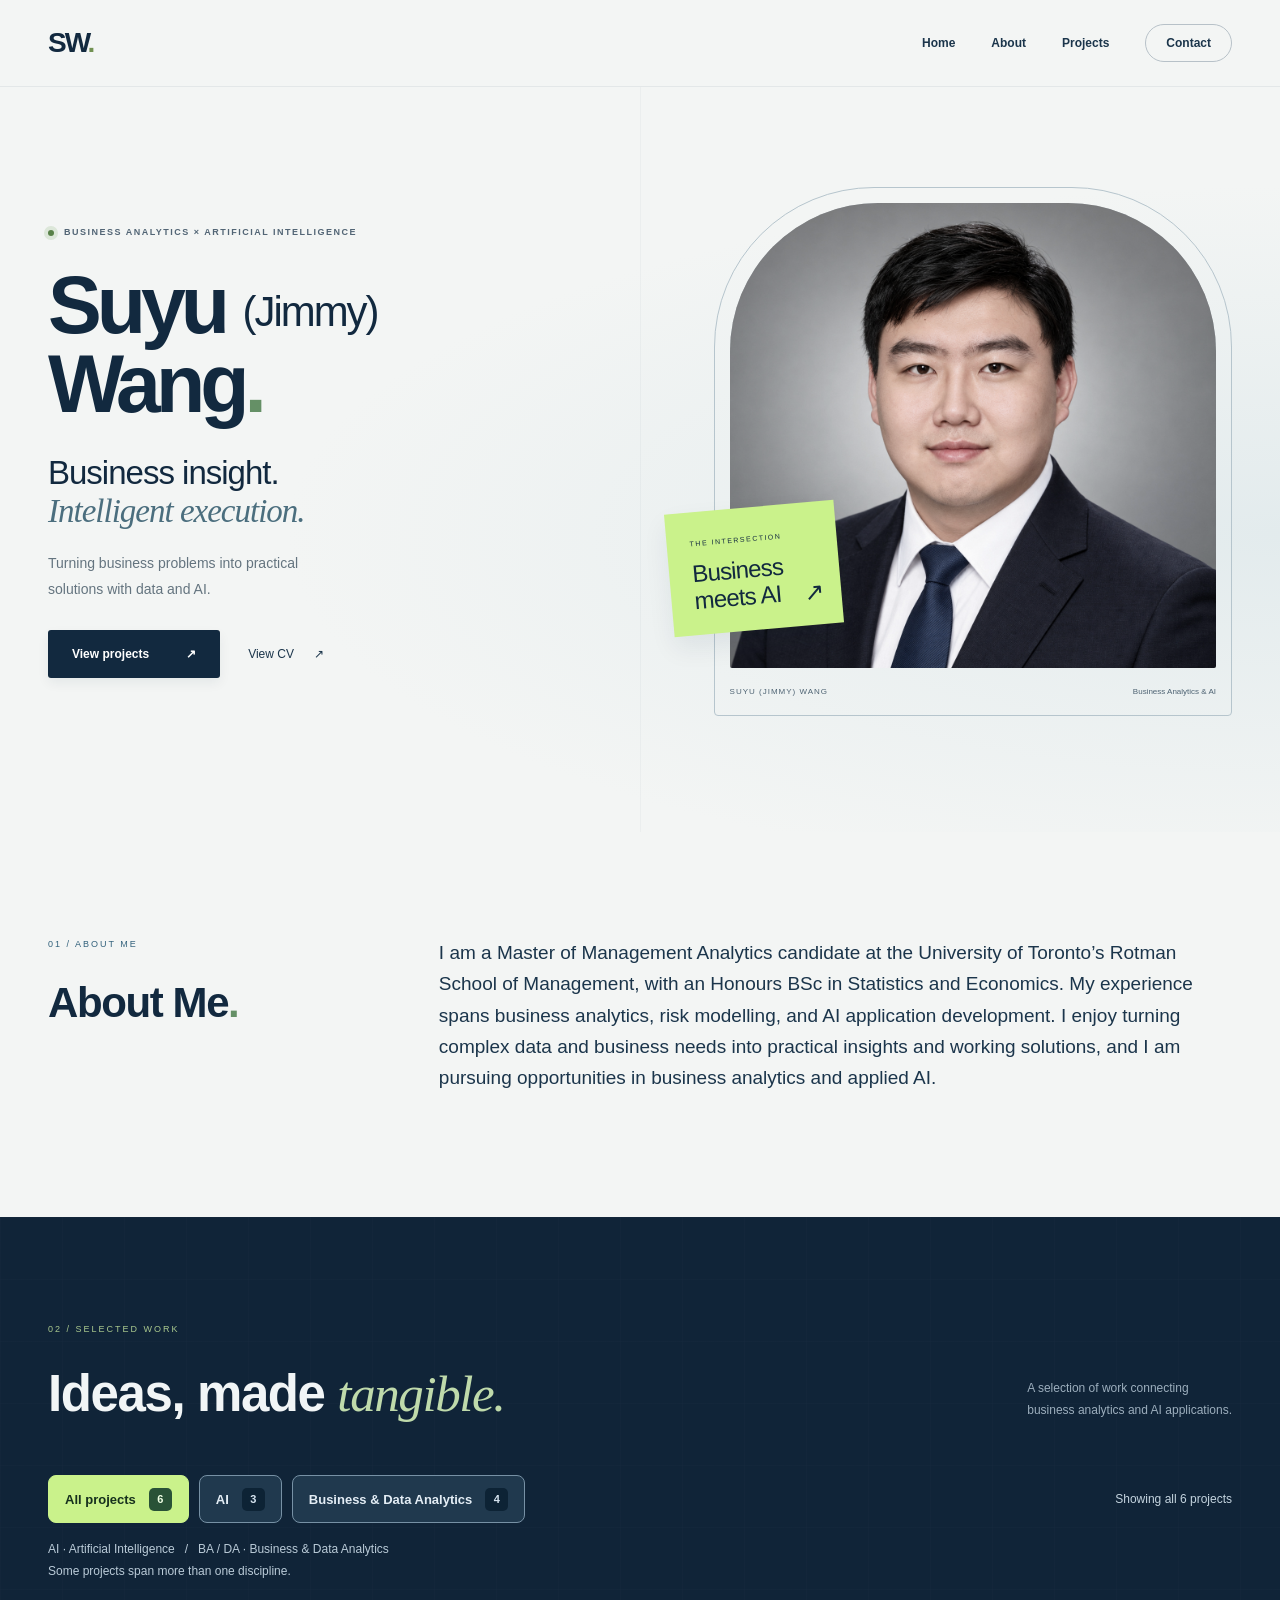
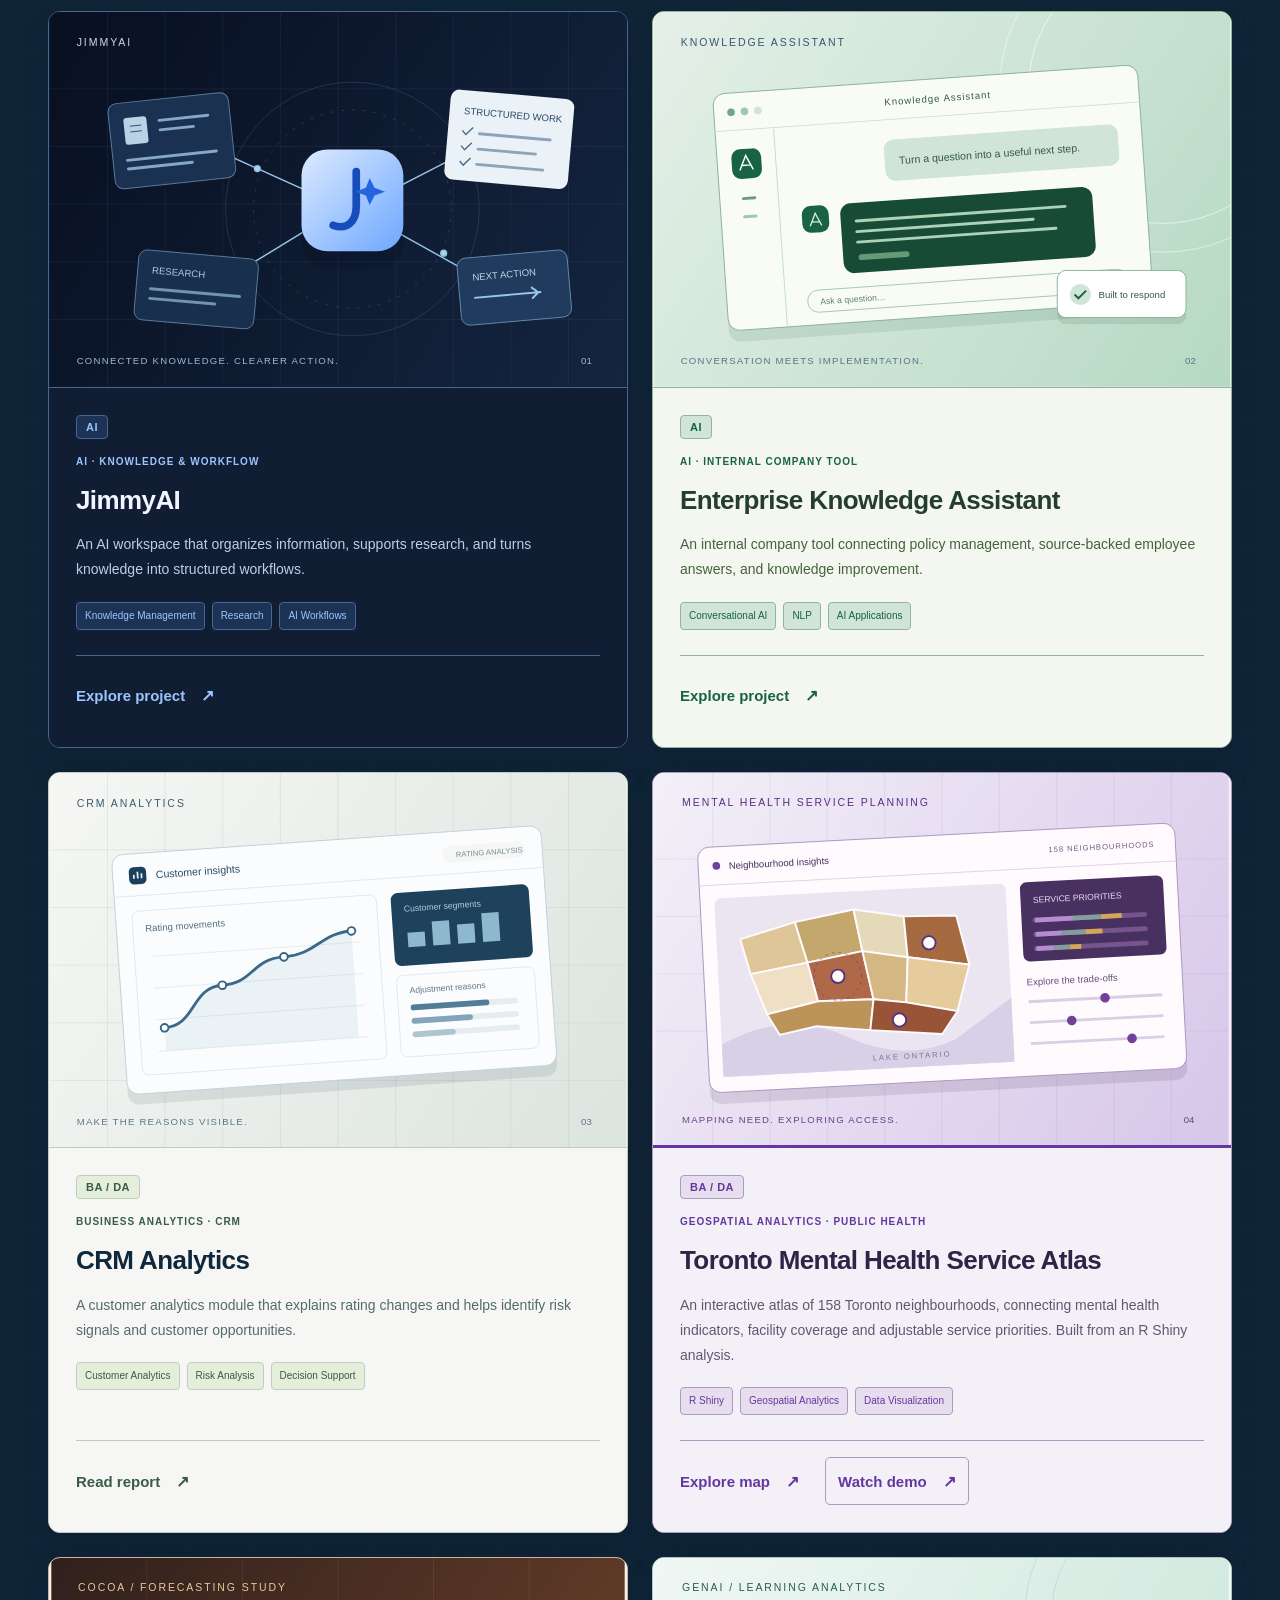
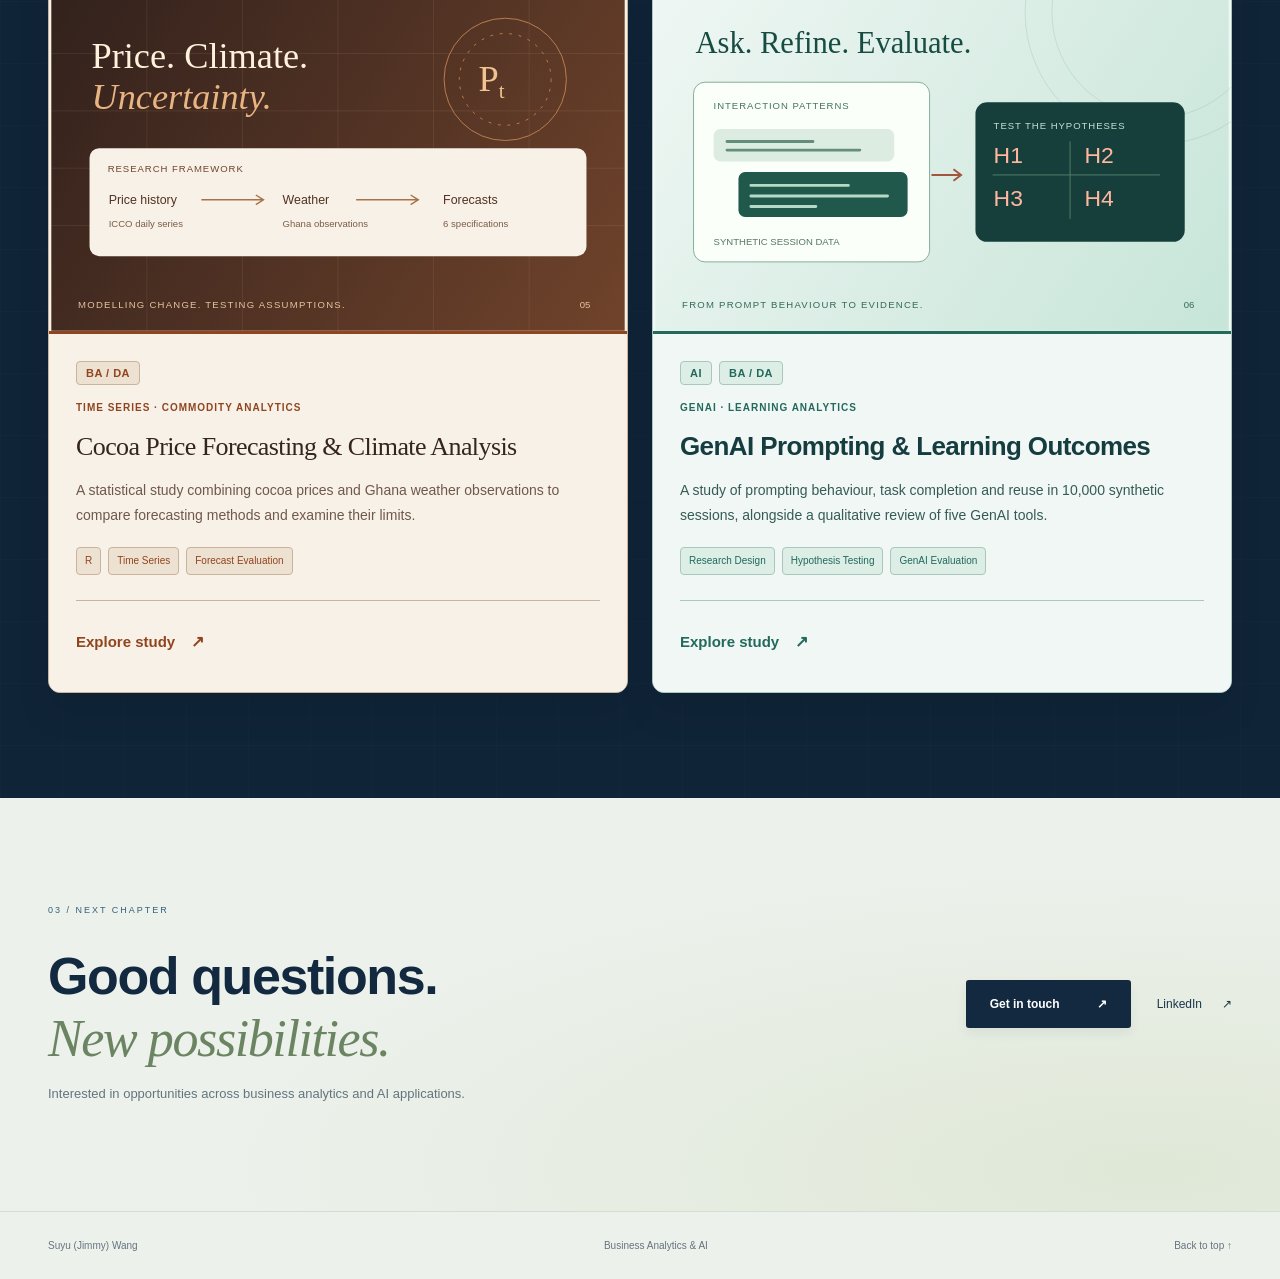
==== commit 63ba23f4: "Add AI and combined business/data analytics project filters" ====
--- a/index.html
+++ b/index.html
@@ -5,7 +5,7 @@
   <meta name="viewport" content="width=device-width, initial-scale=1">
   <meta name="description" content="Suyu (Jimmy) Wang — Business Analytics & AI. Selected work across business analysis and practical AI applications.">
   <title>Suyu (Jimmy) Wang | Business Analytics & AI</title>
-  <link rel="stylesheet" href="assets/site.css?v=themes-1">
+  <link rel="stylesheet" href="assets/site.css?v=categories-1">
 </head>
 <body>
   <a class="skip-link" href="#main">Skip to content</a>
@@ -37,8 +37,17 @@
     <section class="projects section" id="projects" aria-labelledby="projects-title">
       <div class="container">
         <div class="section-heading"><div><p class="eyebrow">02 / Selected work</p><h2 id="projects-title">Ideas, made <em>tangible.</em></h2></div><p>A selection of work connecting<br>business analytics and AI applications.</p></div>
-        <div class="project-grid">
-          <article class="project-card jimmy-card" id="project-1">
+        <div class="project-filter-bar" hidden>
+          <div class="project-filters" role="group" aria-label="Filter projects by discipline">
+            <button type="button" data-filter="all" aria-pressed="true" aria-controls="project-grid">All projects <span>6</span></button>
+            <button type="button" data-filter="ai" aria-pressed="false" aria-controls="project-grid">AI <span>3</span></button>
+            <button type="button" data-filter="analytics" aria-pressed="false" aria-controls="project-grid">Business &amp; Data Analytics <span>4</span></button>
+          </div>
+          <p class="project-filter-status" role="status" aria-live="polite" aria-atomic="true">Showing all 6 projects</p>
+        </div>
+        <p class="discipline-note">AI · Artificial Intelligence &nbsp; / &nbsp; BA / DA · Business &amp; Data Analytics<br>Some projects span more than one discipline.</p>
+        <div class="project-grid" id="project-grid">
+          <article class="project-card jimmy-card" id="project-1" data-disciplines="ai">
             <div class="project-art" aria-hidden="true"><svg viewBox="0 0 600 390" fill="none" xmlns="http://www.w3.org/2000/svg">
 <defs><linearGradient id="j-bg" x2="600" y2="390" gradientUnits="userSpaceOnUse"><stop stop-color="#080f20"/><stop offset="1" stop-color="#142540"/></linearGradient><linearGradient id="j-core" x2="1" y2="1"><stop stop-color="#dceaff"/><stop offset="1" stop-color="#6da7ff"/></linearGradient></defs>
 <path fill="url(#j-bg)" d="M0 0h600v390H0z"/>
@@ -51,9 +60,9 @@
 <g transform="translate(426 252) rotate(-5 56 35)"><rect width="115" height="70" rx="9" fill="#203b5e" stroke="#6587a5"/><text x="15" y="24" fill="#bed4e5" font-size="10">NEXT ACTION</text><path d="M15 42h70m-10-6 7 6-7 6" stroke="#9ac9e7" stroke-width="2"/></g>
 <rect x="262" y="152" width="106" height="106" rx="27" fill="#050f21" fill-opacity=".25" transform="translate(0 9)"/><rect x="262" y="143" width="106" height="106" rx="27" fill="url(#j-core)"/><path d="M319 166v36c0 17-10 25-24 20" stroke="#174cbb" stroke-width="8" stroke-linecap="round"/><path d="m333 173 5 10 11 4-11 4-5 10-4-10-11-4 11-4z" fill="#2465de"/>
 <text x="28" y="35" fill="#c4d9e9" font-size="11" letter-spacing="2">JIMMYAI</text><text x="28" y="366" fill="#9fb8cf" font-size="10" letter-spacing="1.3">CONNECTED KNOWLEDGE. CLEARER ACTION.</text><text x="553" y="366" fill="#9fb8cf" font-size="10">01</text></svg></div>
-            <div class="card-content"><p class="project-category">AI · Knowledge &amp; Workflow</p><h3>JimmyAI</h3><p class="card-description">An AI workspace that organizes information, supports research, and turns knowledge into structured workflows.</p><ul class="project-tags" aria-label="Project tags"><li>Knowledge Management</li><li>Research</li><li>AI Workflows</li></ul><div class="project-links"><a class="project-primary" href="jimmyai.html" aria-label="Explore JimmyAI interactive project">Explore project <span aria-hidden="true">↗</span></a></div></div>
+            <div class="card-content"><ul class="project-disciplines" aria-label="Project disciplines"><li><abbr title="Artificial Intelligence">AI</abbr></li></ul><p class="project-category">AI · Knowledge &amp; Workflow</p><h3>JimmyAI</h3><p class="card-description">An AI workspace that organizes information, supports research, and turns knowledge into structured workflows.</p><ul class="project-tags" aria-label="Project tags"><li>Knowledge Management</li><li>Research</li><li>AI Workflows</li></ul><div class="project-links"><a class="project-primary" href="jimmyai.html" aria-label="Explore JimmyAI interactive project">Explore project <span aria-hidden="true">↗</span></a></div></div>
           </article>
-          <article class="project-card enterprise-card" id="project-2">
+          <article class="project-card enterprise-card" id="project-2" data-disciplines="ai">
             <div class="project-art" aria-hidden="true"><svg viewBox="0 0 600 390" fill="none" xmlns="http://www.w3.org/2000/svg">
 <defs><linearGradient id="a-bg" x2="600" y2="390" gradientUnits="userSpaceOnUse"><stop stop-color="#e5f0e8"/><stop offset="1" stop-color="#b6d9c3"/></linearGradient></defs><path fill="url(#a-bg)" d="M0 0h600v390H0z"/><circle cx="530" cy="80" r="140" stroke="#fff" stroke-opacity=".6"/><circle cx="530" cy="80" r="170" stroke="#fff" stroke-opacity=".5"/>
 <g transform="translate(70 70) rotate(-4 220 136)"><rect x="0" y="12" width="443" height="247" rx="12" fill="#164c33" fill-opacity=".10"/><rect width="443" height="247" rx="12" fill="#f9fcf5" stroke="#8cb39b"/><path d="M0 39h443" stroke="#d0e4d8"/><circle cx="18" cy="20" r="4" fill="#72a689"/><circle cx="32" cy="20" r="4" fill="#a2c7b0"/><circle cx="46" cy="20" r="4" fill="#d0e4d8"/><text x="178" y="24" font-size="10" fill="#355b42" letter-spacing="1">Knowledge Assistant</text>
@@ -64,9 +73,9 @@
 <rect x="84" y="211" width="334" height="23" rx="11" stroke="#a7c9b3"/><text x="97" y="226" font-size="9" fill="#5c806a">Ask a question…</text><circle cx="404" cy="222" r="8" fill="#176344"/><path d="m401 223 3-3 3 3m-3-3v6" stroke="#fff"/>
 </g><g transform="translate(420 269)"><rect x="0" y="7" width="134" height="49" rx="9" fill="#254e36" fill-opacity=".12"/><rect width="134" height="49" rx="9" fill="#fff" stroke="#8cb39b"/><circle cx="24" cy="25" r="11" fill="#d0e4d8"/><path d="m18 25 4 4 8-8" stroke="#176344" stroke-width="2"/><text x="43" y="29" font-size="10" fill="#355b42">Built to respond</text></g>
 <text x="28" y="35" fill="#365671" font-size="11" letter-spacing="2">KNOWLEDGE ASSISTANT</text><text x="28" y="366" fill="#58728a" font-size="10" letter-spacing="1.3">CONVERSATION MEETS IMPLEMENTATION.</text><text x="553" y="366" fill="#58728a" font-size="10">02</text></svg></div>
-            <div class="card-content"><p class="project-category">AI · Internal Company Tool</p><h3>Enterprise Knowledge Assistant</h3><p class="card-description">An internal company tool connecting policy management, source-backed employee answers, and knowledge improvement.</p><ul class="project-tags" aria-label="Project tags"><li>Conversational AI</li><li>NLP</li><li>AI Applications</li></ul><div class="project-links"><a class="project-primary" href="enterprise-knowledge-assistant.html" aria-label="Explore Enterprise Knowledge Assistant case study">Explore project <span aria-hidden="true">↗</span></a></div></div>
+            <div class="card-content"><ul class="project-disciplines" aria-label="Project disciplines"><li><abbr title="Artificial Intelligence">AI</abbr></li></ul><p class="project-category">AI · Internal Company Tool</p><h3>Enterprise Knowledge Assistant</h3><p class="card-description">An internal company tool connecting policy management, source-backed employee answers, and knowledge improvement.</p><ul class="project-tags" aria-label="Project tags"><li>Conversational AI</li><li>NLP</li><li>AI Applications</li></ul><div class="project-links"><a class="project-primary" href="enterprise-knowledge-assistant.html" aria-label="Explore Enterprise Knowledge Assistant case study">Explore project <span aria-hidden="true">↗</span></a></div></div>
           </article>
-          <article class="project-card crm-card" id="project-3">
+          <article class="project-card crm-card" id="project-3" data-disciplines="analytics">
             <div class="project-art" aria-hidden="true"><svg viewBox="0 0 600 390" fill="none" xmlns="http://www.w3.org/2000/svg">
 <defs><linearGradient id="c-bg" x2="600" y2="390" gradientUnits="userSpaceOnUse"><stop stop-color="#f6f7f4"/><stop offset="1" stop-color="#dce4df"/></linearGradient></defs><path fill="url(#c-bg)" d="M0 0h600v390H0z"/><g stroke="#adbbb3" stroke-opacity=".25"><path d="M0 80h600M0 140h600M0 200h600M0 260h600M0 320h600M60 0v390M120 0v390M180 0v390M240 0v390M300 0v390M360 0v390M420 0v390M480 0v390M540 0v390"/></g>
 <g transform="translate(72 70) rotate(-4 220 124)"><rect y="11" width="448" height="250" rx="12" fill="#173748" fill-opacity=".10"/><rect width="448" height="250" rx="12" fill="#fbfcfd" stroke="#c2d2db"/><path d="M0 44h448" stroke="#e1e8ee"/><rect x="17" y="14" width="18" height="18" rx="5" fill="#1c405c"/><path d="M22 26v-4m4 4v-7m4 7v-5" stroke="#e6f0f5" stroke-width="1.8"/><text x="45" y="27" font-size="11" fill="#294b65">Customer insights</text><rect x="344" y="15" width="86" height="17" rx="8" fill="#f6f7f4"/><text x="358" y="27" font-size="8" fill="#78909f">RATING ANALYSIS</text>
@@ -74,9 +83,9 @@
 <path d="M43 183c33 0 30-40 63-40s32-25 66-25 40-22 72-22" stroke="#366584" stroke-width="3"/><path d="M43 183c33 0 30-40 63-40s32-25 66-25 40-22 72-22v111H43z" fill="#75a9c5" fill-opacity=".12"/><g fill="#fff" stroke="#366584" stroke-width="2"><circle cx="43" cy="183" r="4"/><circle cx="106" cy="143" r="4"/><circle cx="172" cy="118" r="4"/><circle cx="244" cy="96" r="4"/></g>
 <rect x="287" y="60" width="144" height="76" rx="7" fill="#1e425b"/><text x="300" y="80" font-size="9" fill="#b6cddd">Customer segments</text><path d="M302 117h18v-15h-18zM328 117h18V92h-18zM354 117h18v-20h-18zM380 117h18V87h-18z" fill="#8eb8ce"/><rect x="287" y="146" width="144" height="85" rx="7" stroke="#e1e8ee"/><text x="300" y="165" font-size="9" fill="#5d788a">Adjustment reasons</text><rect x="300" y="177" width="112" height="6" rx="3" fill="#e6edf1"/><rect x="300" y="177" width="82" height="6" rx="3" fill="#527d97"/><rect x="300" y="191" width="112" height="6" rx="3" fill="#e6edf1"/><rect x="300" y="191" width="64" height="6" rx="3" fill="#84a5b9"/><rect x="300" y="205" width="112" height="6" rx="3" fill="#e6edf1"/><rect x="300" y="205" width="45" height="6" rx="3" fill="#aec5d1"/></g>
 <text x="28" y="35" fill="#3c5b6d" font-size="11" letter-spacing="2">CRM ANALYTICS</text><text x="28" y="366" fill="#5b7586" font-size="10" letter-spacing="1.3">MAKE THE REASONS VISIBLE.</text><text x="553" y="366" fill="#5b7586" font-size="10">03</text></svg></div>
-            <div class="card-content"><p class="project-category">Business Analytics · CRM</p><h3>CRM Analytics</h3><p class="card-description">A customer analytics module that explains rating changes and helps identify risk signals and customer opportunities.</p><ul class="project-tags" aria-label="Project tags"><li>Customer Analytics</li><li>Risk Analysis</li><li>Decision Support</li></ul><div class="project-links"><a class="project-primary" href="crm.html" aria-label="Read Customer Rating and Risk Analysis report">Read report <span aria-hidden="true">↗</span></a></div></div>
+            <div class="card-content"><ul class="project-disciplines" aria-label="Project disciplines"><li><abbr title="Business &amp; Data Analytics">BA / DA</abbr></li></ul><p class="project-category">Business Analytics · CRM</p><h3>CRM Analytics</h3><p class="card-description">A customer analytics module that explains rating changes and helps identify risk signals and customer opportunities.</p><ul class="project-tags" aria-label="Project tags"><li>Customer Analytics</li><li>Risk Analysis</li><li>Decision Support</li></ul><div class="project-links"><a class="project-primary" href="crm.html" aria-label="Read Customer Rating and Risk Analysis report">Read report <span aria-hidden="true">↗</span></a></div></div>
           </article>
-          <article class="project-card atlas-card" id="project-4">
+          <article class="project-card atlas-card" id="project-4" data-disciplines="analytics">
             <div class="project-art" aria-hidden="true"><svg viewBox="0 0 600 390" fill="none" xmlns="http://www.w3.org/2000/svg">
 <defs><linearGradient id="t-bg" x2="600" y2="390" gradientUnits="userSpaceOnUse"><stop stop-color="#f3f0f8"/><stop offset="1" stop-color="#d6c6e9"/></linearGradient></defs>
 <path fill="url(#t-bg)" d="M0 0h600v390H0z"/><g stroke="#9d7dbc" stroke-opacity=".15"><path d="M0 90h600M0 150h600M0 210h600M0 270h600M60 0v390M120 0v390M180 0v390M240 0v390M300 0v390M360 0v390M420 0v390M480 0v390M540 0v390"/></g>
@@ -90,15 +99,15 @@
 <text x="337" y="162" fill="#665079" font-size="10">Explore the trade-offs</text><g stroke="#d9cee4" stroke-width="3"><path d="M338 179h140M338 201h140M338 223h140"/></g><g fill="#704197"><circle cx="418" cy="179" r="5"/><circle cx="382" cy="201" r="5"/><circle cx="444" cy="223" r="5"/></g></g>
 <text x="28" y="366" fill="#684287" font-size="10" letter-spacing="1.3">MAPPING NEED. EXPLORING ACCESS.</text><text x="553" y="366" fill="#684287" font-size="10">04</text>
 </svg></div>
-            <div class="card-content"><p class="project-category">Geospatial Analytics · Public Health</p><h3>Toronto Mental Health Service Atlas</h3><p class="card-description">An interactive atlas of 158 Toronto neighbourhoods, connecting mental health indicators, facility coverage and adjustable service priorities. Built from an R Shiny analysis.</p><ul class="project-tags" aria-label="Project tags"><li>R Shiny</li><li>Geospatial Analytics</li><li>Data Visualization</li></ul><div class="project-links"><a class="project-primary" href="mental-health-map.html" aria-label="Explore Toronto Mental Health Service Atlas">Explore map <span aria-hidden="true">↗</span></a><a href="https://youtu.be/JjMQpKV-9kc" target="_blank" rel="noopener noreferrer" aria-label="Watch Mental Health Service Planning Dashboard demo (opens in a new tab)">Watch demo <span aria-hidden="true">↗</span></a></div></div>
+            <div class="card-content"><ul class="project-disciplines" aria-label="Project disciplines"><li><abbr title="Business &amp; Data Analytics">BA / DA</abbr></li></ul><p class="project-category">Geospatial Analytics · Public Health</p><h3>Toronto Mental Health Service Atlas</h3><p class="card-description">An interactive atlas of 158 Toronto neighbourhoods, connecting mental health indicators, facility coverage and adjustable service priorities. Built from an R Shiny analysis.</p><ul class="project-tags" aria-label="Project tags"><li>R Shiny</li><li>Geospatial Analytics</li><li>Data Visualization</li></ul><div class="project-links"><a class="project-primary" href="mental-health-map.html" aria-label="Explore Toronto Mental Health Service Atlas">Explore map <span aria-hidden="true">↗</span></a><a href="https://youtu.be/JjMQpKV-9kc" target="_blank" rel="noopener noreferrer" aria-label="Watch Mental Health Service Planning Dashboard demo (opens in a new tab)">Watch demo <span aria-hidden="true">↗</span></a></div></div>
           </article>
-          <article class="project-card cocoa-card" id="project-5">
+          <article class="project-card cocoa-card" id="project-5" data-disciplines="analytics">
             <div class="project-art" aria-hidden="true"><svg viewBox="0 0 600 390" fill="none" xmlns="http://www.w3.org/2000/svg"><defs><linearGradient id="cocoa-cover-bg" x2="600" y2="390" gradientUnits="userSpaceOnUse"><stop stop-color="#30201c"/><stop offset="1" stop-color="#70432b"/></linearGradient></defs><path fill="url(#cocoa-cover-bg)" d="M0 0h600v390H0z"/><g stroke="#eec99b" stroke-opacity=".1"><path d="M0 100h600M0 160h600M0 220h600M0 280h600M100 0v390M200 0v390M300 0v390M400 0v390M500 0v390"/></g><text x="28" y="35" fill="#e9c79f" font-size="11" letter-spacing="2">COCOA / FORECASTING STUDY</text><circle cx="475" cy="127" r="64" stroke="#bb8150"/><circle cx="475" cy="127" r="48" stroke="#bb8150" stroke-dasharray="3 7"/><text x="447" y="139" font-family="Georgia,serif" font-size="38" fill="#f1c38e">P<tspan font-size="22" dy="8">t</tspan></text><text x="42" y="115" fill="#fff1db" font-family="Georgia,serif" font-size="38">Price. Climate.</text><text x="42" y="158" fill="#e8b482" font-family="Georgia,serif" font-size="38" font-style="italic">Uncertainty.</text><rect x="40" y="199" width="520" height="113" rx="10" fill="#f7f1e8"/><text x="59" y="224" font-size="10" fill="#70452d" letter-spacing="1">RESEARCH FRAMEWORK</text><g fill="#513322" font-size="13"><text x="60" y="257">Price history</text><text x="242" y="257">Weather</text><text x="410" y="257">Forecasts</text></g><g stroke="#a77247" stroke-width="1.5"><path d="M157 253h65m-8-5 8 5-8 5M319 253h65m-8-5 8 5-8 5"/></g><g fill="#7b5c45" font-size="10"><text x="60" y="282">ICCO daily series</text><text x="242" y="282">Ghana observations</text><text x="410" y="282">6 specifications</text></g><text x="28" y="366" fill="#e6c49f" font-size="10" letter-spacing="1.3">MODELLING CHANGE. TESTING ASSUMPTIONS.</text><text x="553" y="366" fill="#e6c49f" font-size="10">05</text></svg></div>
-            <div class="card-content"><p class="project-category">Time Series · Commodity Analytics</p><h3>Cocoa Price Forecasting &amp; Climate Analysis</h3><p class="card-description">A statistical study combining cocoa prices and Ghana weather observations to compare forecasting methods and examine their limits.</p><ul class="project-tags" aria-label="Project tags"><li>R</li><li>Time Series</li><li>Forecast Evaluation</li></ul><div class="project-links"><a class="project-primary" href="cocoa.html" aria-label="Explore Cocoa Price Forecasting and Climate Analysis">Explore study <span aria-hidden="true">↗</span></a></div></div>
+            <div class="card-content"><ul class="project-disciplines" aria-label="Project disciplines"><li><abbr title="Business &amp; Data Analytics">BA / DA</abbr></li></ul><p class="project-category">Time Series · Commodity Analytics</p><h3>Cocoa Price Forecasting &amp; Climate Analysis</h3><p class="card-description">A statistical study combining cocoa prices and Ghana weather observations to compare forecasting methods and examine their limits.</p><ul class="project-tags" aria-label="Project tags"><li>R</li><li>Time Series</li><li>Forecast Evaluation</li></ul><div class="project-links"><a class="project-primary" href="cocoa.html" aria-label="Explore Cocoa Price Forecasting and Climate Analysis">Explore study <span aria-hidden="true">↗</span></a></div></div>
           </article>
-          <article class="project-card genai-card" id="project-6">
+          <article class="project-card genai-card" id="project-6" data-disciplines="ai analytics">
             <div class="project-art" aria-hidden="true"><svg viewBox="0 0 600 390" fill="none" xmlns="http://www.w3.org/2000/svg"><defs><linearGradient id="genai-cover" x2="600" y2="390" gradientUnits="userSpaceOnUse"><stop stop-color="#f0f7f4"/><stop offset="1" stop-color="#c7e5d9"/></linearGradient></defs><path fill="url(#genai-cover)" d="M0 0h600v390H0z"/><circle cx="525" cy="57" r="138" stroke="#568b77" stroke-opacity=".18"/><circle cx="525" cy="57" r="110" stroke="#568b77" stroke-opacity=".18"/><text x="28" y="35" fill="#285e50" font-size="11" letter-spacing="2">GENAI / LEARNING ANALYTICS</text><text x="42" y="99" fill="#164c42" font-size="32" font-family="Georgia,serif">Ask. Refine. Evaluate.</text><rect x="40" y="130" width="247" height="188" rx="12" fill="#fafff9" stroke="#82aa98"/><text x="61" y="158" fill="#46745f" font-size="10" letter-spacing="1">INTERACTION PATTERNS</text><rect x="61" y="179" width="189" height="34" rx="7" fill="#dcece1"/><path d="M75 192h90m-90 9h139" stroke="#648e7c" stroke-width="3" stroke-linecap="round"/><rect x="87" y="224" width="177" height="47" rx="7" fill="#20584b"/><path d="M100 238h102m-102 11h143m-143 11h68" stroke="#b6d9c7" stroke-width="3" stroke-linecap="round"/><text x="61" y="300" fill="#587562" font-size="10">SYNTHETIC SESSION DATA</text><path d="M289 227h31m-8-6 8 6-8 6" stroke="#a3563e" stroke-width="2"/><rect x="335" y="151" width="219" height="146" rx="12" fill="#163f3b"/><text x="354" y="179" fill="#c4e3d2" font-size="10" letter-spacing="1">TEST THE HYPOTHESES</text><g fill="#ffb89f" font-family="Arial,sans-serif" font-size="24"><text x="354" y="214">H1</text><text x="449" y="214">H2</text><text x="354" y="259">H3</text><text x="449" y="259">H4</text></g><g stroke="#537e6b"><path d="M353 227h175M434 192v81"/></g><text x="28" y="366" fill="#346957" font-size="10" letter-spacing="1.3">FROM PROMPT BEHAVIOUR TO EVIDENCE.</text><text x="553" y="366" fill="#346957" font-size="10">06</text></svg></div>
-            <div class="card-content"><p class="project-category">GenAI · Learning Analytics</p><h3>GenAI Prompting &amp; Learning Outcomes</h3><p class="card-description">A study of prompting behaviour, task completion and reuse in 10,000 synthetic sessions, alongside a qualitative review of five GenAI tools.</p><ul class="project-tags" aria-label="Project tags"><li>Research Design</li><li>Hypothesis Testing</li><li>GenAI Evaluation</li></ul><div class="project-links"><a class="project-primary" href="genai.html" aria-label="Explore GenAI Prompting and Learning Outcomes">Explore study <span aria-hidden="true">↗</span></a></div></div>
+            <div class="card-content"><ul class="project-disciplines" aria-label="Project disciplines"><li><abbr title="Artificial Intelligence">AI</abbr></li><li><abbr title="Business &amp; Data Analytics">BA / DA</abbr></li></ul><p class="project-category">GenAI · Learning Analytics</p><h3>GenAI Prompting &amp; Learning Outcomes</h3><p class="card-description">A study of prompting behaviour, task completion and reuse in 10,000 synthetic sessions, alongside a qualitative review of five GenAI tools.</p><ul class="project-tags" aria-label="Project tags"><li>Research Design</li><li>Hypothesis Testing</li><li>GenAI Evaluation</li></ul><div class="project-links"><a class="project-primary" href="genai.html" aria-label="Explore GenAI Prompting and Learning Outcomes">Explore study <span aria-hidden="true">↗</span></a></div></div>
           </article>
         </div>
       </div>
@@ -106,5 +115,30 @@
     <section class="contact section" id="contact" aria-labelledby="contact-title"><div class="container contact-grid"><div><p class="eyebrow">03 / Next chapter</p><h2 id="contact-title">Good questions.<br><em>New possibilities.</em></h2><p>Interested in opportunities across business analytics and AI applications.</p></div><div class="contact-actions"><a class="button primary" href="mailto:ruajimmy133@gmail.com">Get in touch <span aria-hidden="true">↗</span></a><a class="secondary-link" href="https://www.linkedin.com/in/suyu-wang-b6a58a364" target="_blank" rel="noopener noreferrer">LinkedIn <span aria-hidden="true">↗</span></a></div></div></section>
   </main>
   <footer><div class="container footer-inner"><span>Suyu (Jimmy) Wang</span><span>Business Analytics &amp; AI</span><a href="#home">Back to top ↑</a></div></footer>
+<script>
+(() => {
+  const bar = document.querySelector('.project-filter-bar');
+  const buttons = [...bar.querySelectorAll('[data-filter]')];
+  const cards = [...document.querySelectorAll('.project-card[data-disciplines]')];
+  const status = bar.querySelector('[role="status"]');
+  const names = { all: 'all', ai: 'AI', analytics: 'Business & Data Analytics' };
+  function applyFilter(filter) {
+    let count = 0;
+    for (const card of cards) {
+      card.hidden = filter !== 'all' && !card.dataset.disciplines.split(' ').includes(filter);
+      if (!card.hidden) count++;
+    }
+    for (const button of buttons) button.setAttribute('aria-pressed', String(button.dataset.filter === filter));
+    status.textContent = filter === 'all' ? `Showing all ${count} projects` : `Showing ${count} ${names[filter]} ${count === 1 ? 'project' : 'projects'}`;
+  }
+  for (const button of buttons) {
+    const filter = button.dataset.filter;
+    button.querySelector('span').textContent = String(cards.filter(card => filter === 'all' || card.dataset.disciplines.split(' ').includes(filter)).length);
+    button.addEventListener('click', () => applyFilter(filter));
+  }
+  applyFilter('all');
+  bar.hidden = false;
+})();
+</script>
 </body>
 </html>
--- a/assets/site.css
+++ b/assets/site.css
@@ -38,3 +38,22 @@
 .project-card:has(.project-primary:focus-visible){outline-color:var(--card-accent)}
 .cocoa-card h3{font-family:Georgia,'Times New Roman',serif;font-weight:400}
 .atlas-card .project-art,.cocoa-card .project-art,.genai-card .project-art{border-bottom-width:3px;border-bottom-color:var(--card-accent)}
+
+/* Overlapping disciplines, with native keyboard-accessible filter buttons. */
+.project-filter-bar[hidden],.project-card[hidden]{display:none!important}
+.project-filter-bar{display:flex;align-items:center;justify-content:space-between;gap:22px;margin:0 0 16px;flex-wrap:wrap}
+.project-filters{display:flex;gap:10px;flex-wrap:wrap}
+.project-filters button{font:inherit;font-size:13px;font-weight:600;color:#e3edf5;background:#20394e;border:1px solid #7791a5;border-radius:8px;padding:10px 16px;min-height:48px;display:flex;align-items:center;gap:13px;cursor:pointer}
+.project-filters button span{display:grid;place-items:center;font-size:11px;min-width:23px;height:23px;padding:0 5px;border-radius:5px;background:#0d2335;color:#d7e5f1}
+.project-filters button[aria-pressed="true"]{background:#caf28b;color:#16301d;border-color:#caf28b}
+.project-filters button[aria-pressed="true"] span{background:#295237;color:#f0ffe5}
+.project-filters button:hover{border-color:#d3edb4}
+.project-filters button:focus-visible{outline:3px solid #caf28b;outline-offset:4px}
+.project-filter-status{font-size:12px;color:#c4d4df;margin:0;line-height:1.7}
+.discipline-note{font-size:12px;line-height:1.8;color:#bacbd8;margin:0 0 29px}
+.project-disciplines{list-style:none;padding:0;margin:0 0 15px;display:flex;gap:7px}
+.project-disciplines li{background:var(--card-tag);border:1px solid var(--card-line);color:var(--card-accent);border-radius:4px;padding:5px 9px;font-size:11px;font-weight:700;letter-spacing:.5px}
+.project-disciplines abbr{text-decoration:none;cursor:inherit}
+@media(max-width:760px){.project-filter-bar{gap:13px}.project-filters{display:grid;grid-template-columns:1fr 1fr;width:100%;gap:9px}.project-filters button{justify-content:space-between;font-size:12px;padding:10px 12px;gap:7px}.discipline-note{font-size:11px}.project-filter-status{font-size:12px}}
+
+@media(max-width:760px){.project-filters button[data-filter="analytics"]{grid-column:1/-1}}
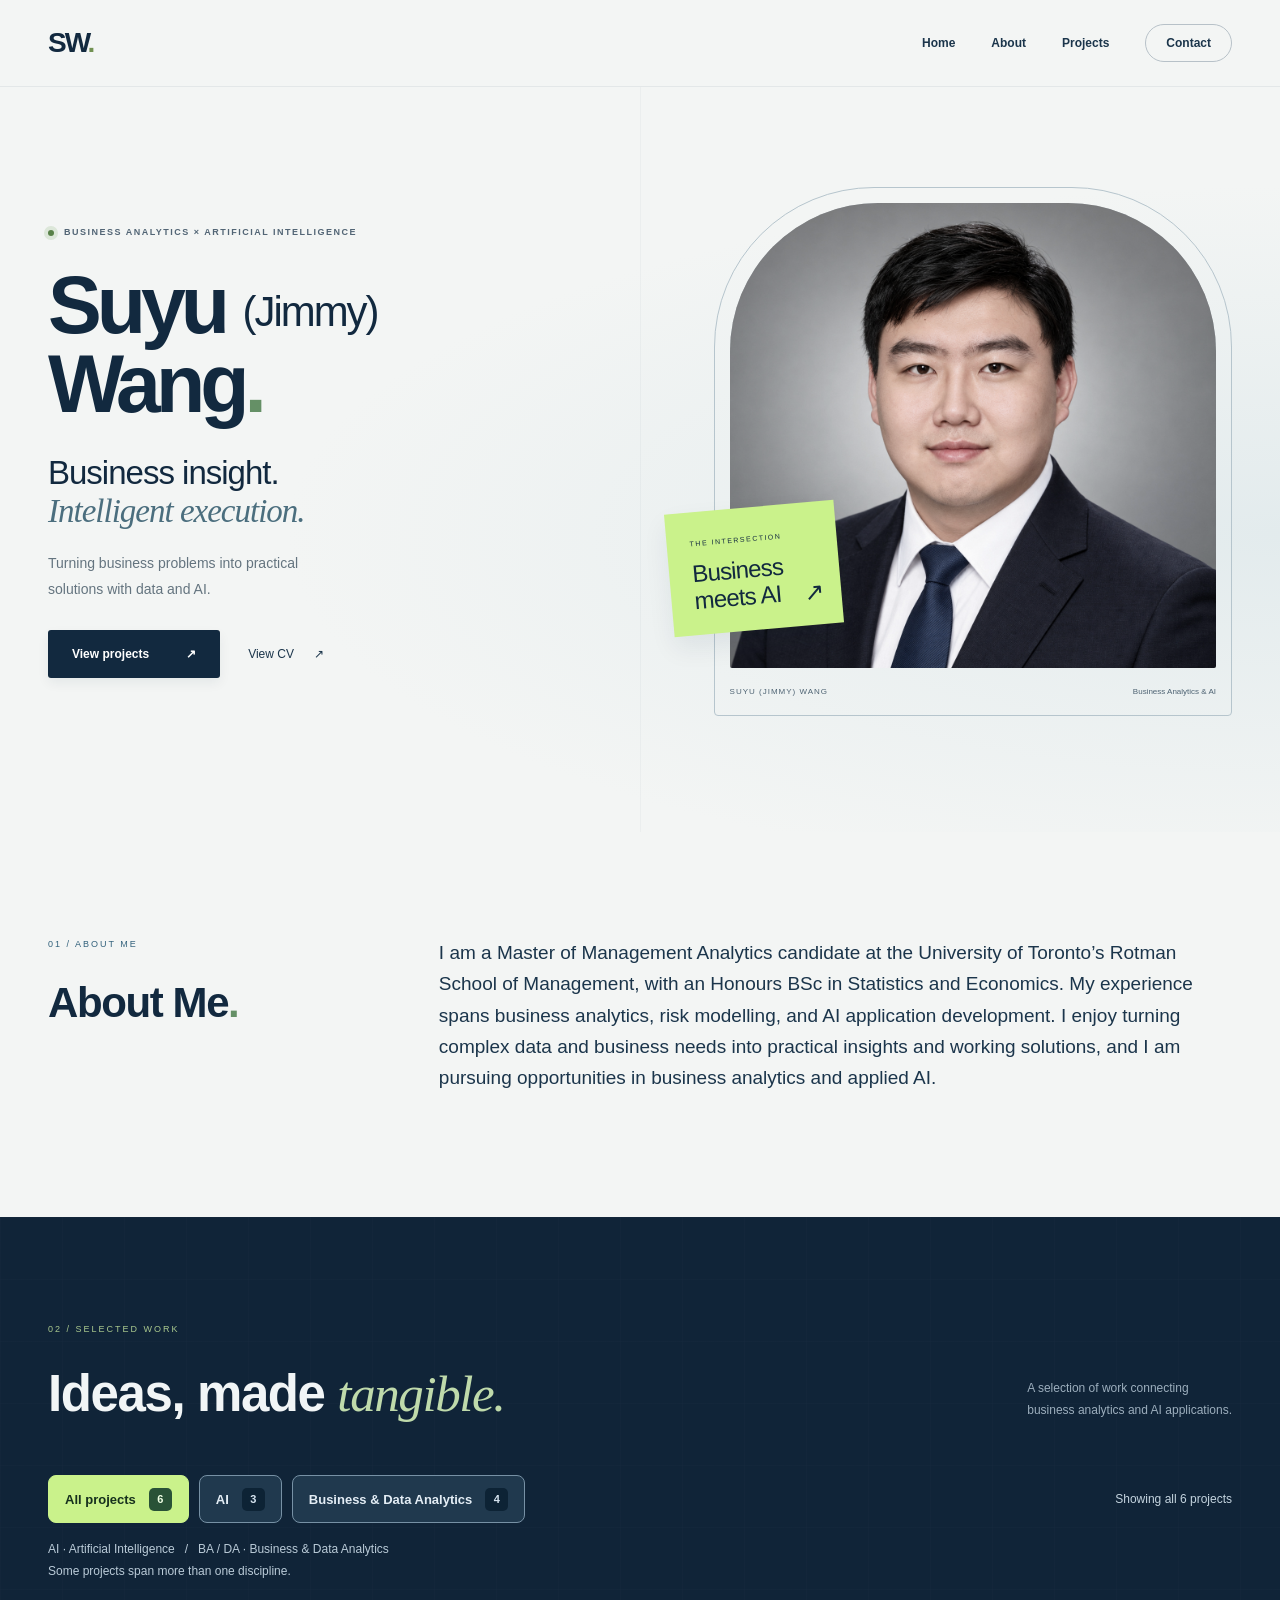
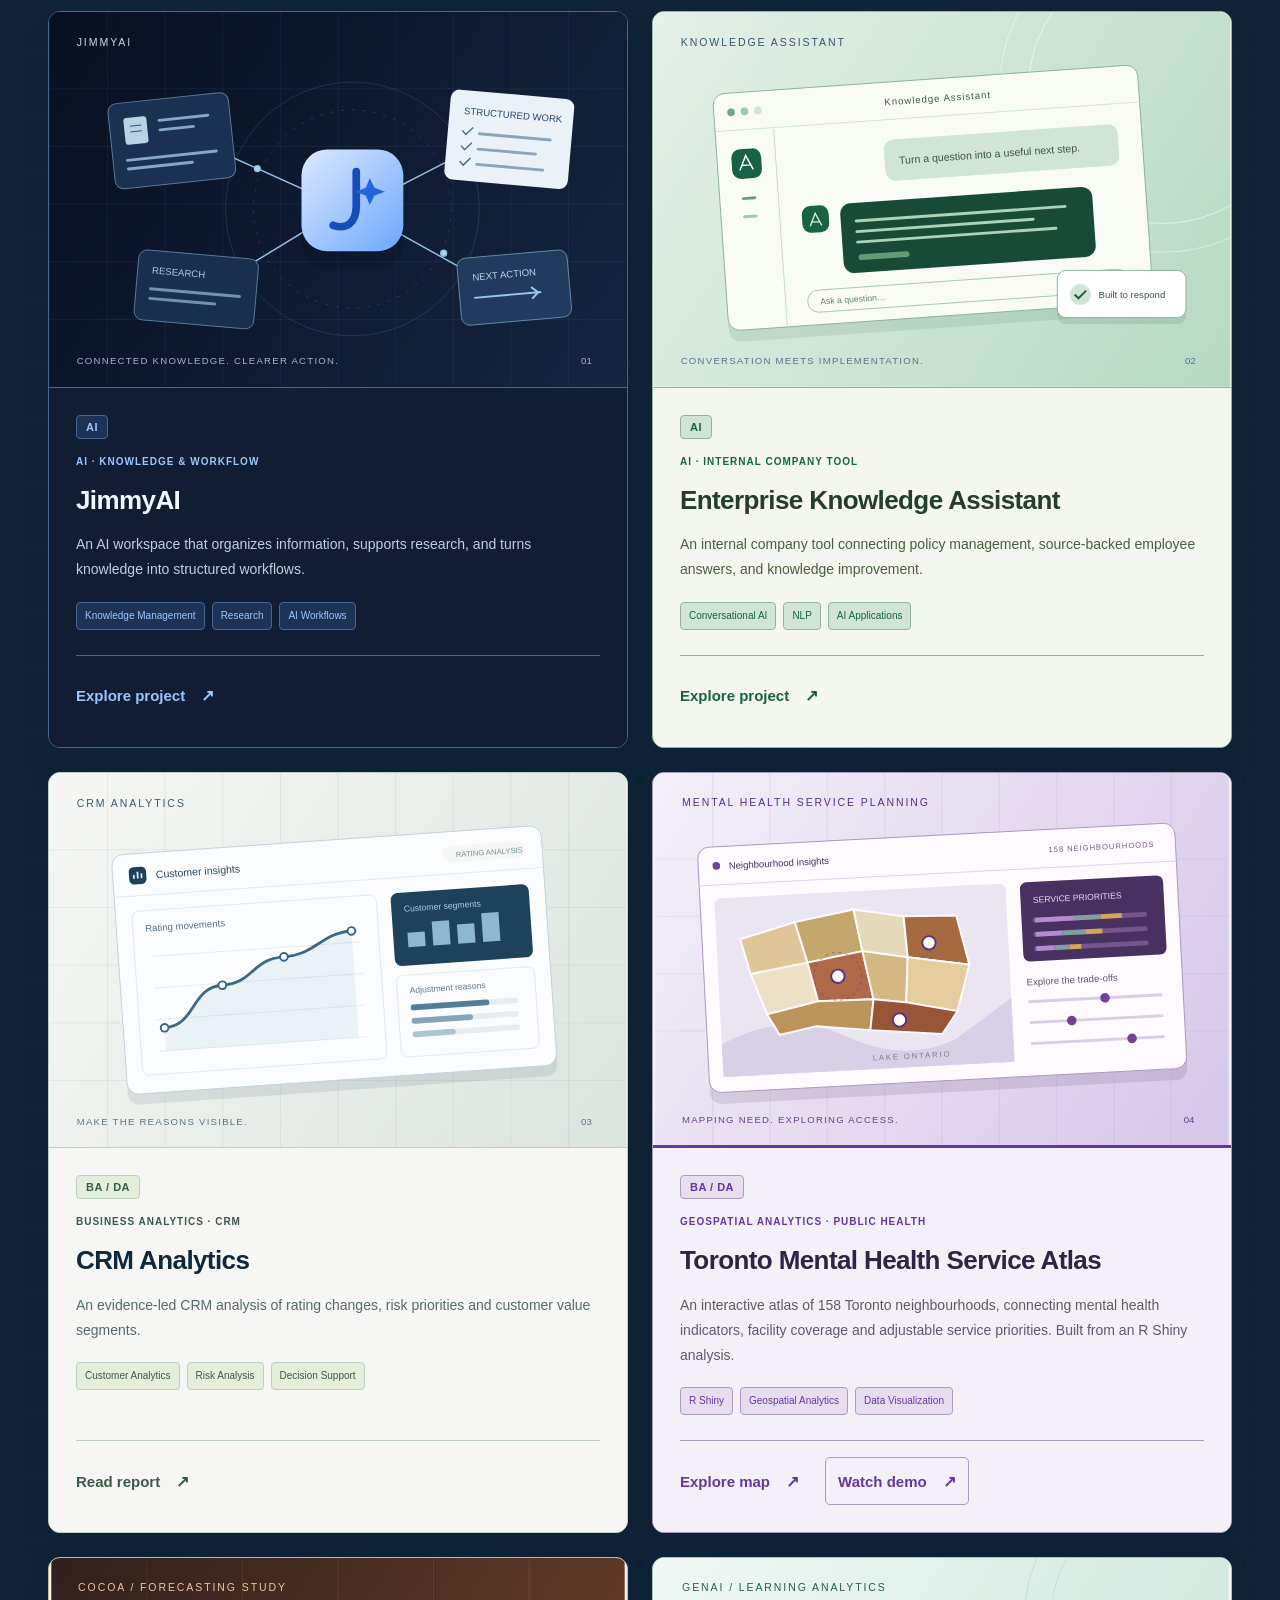
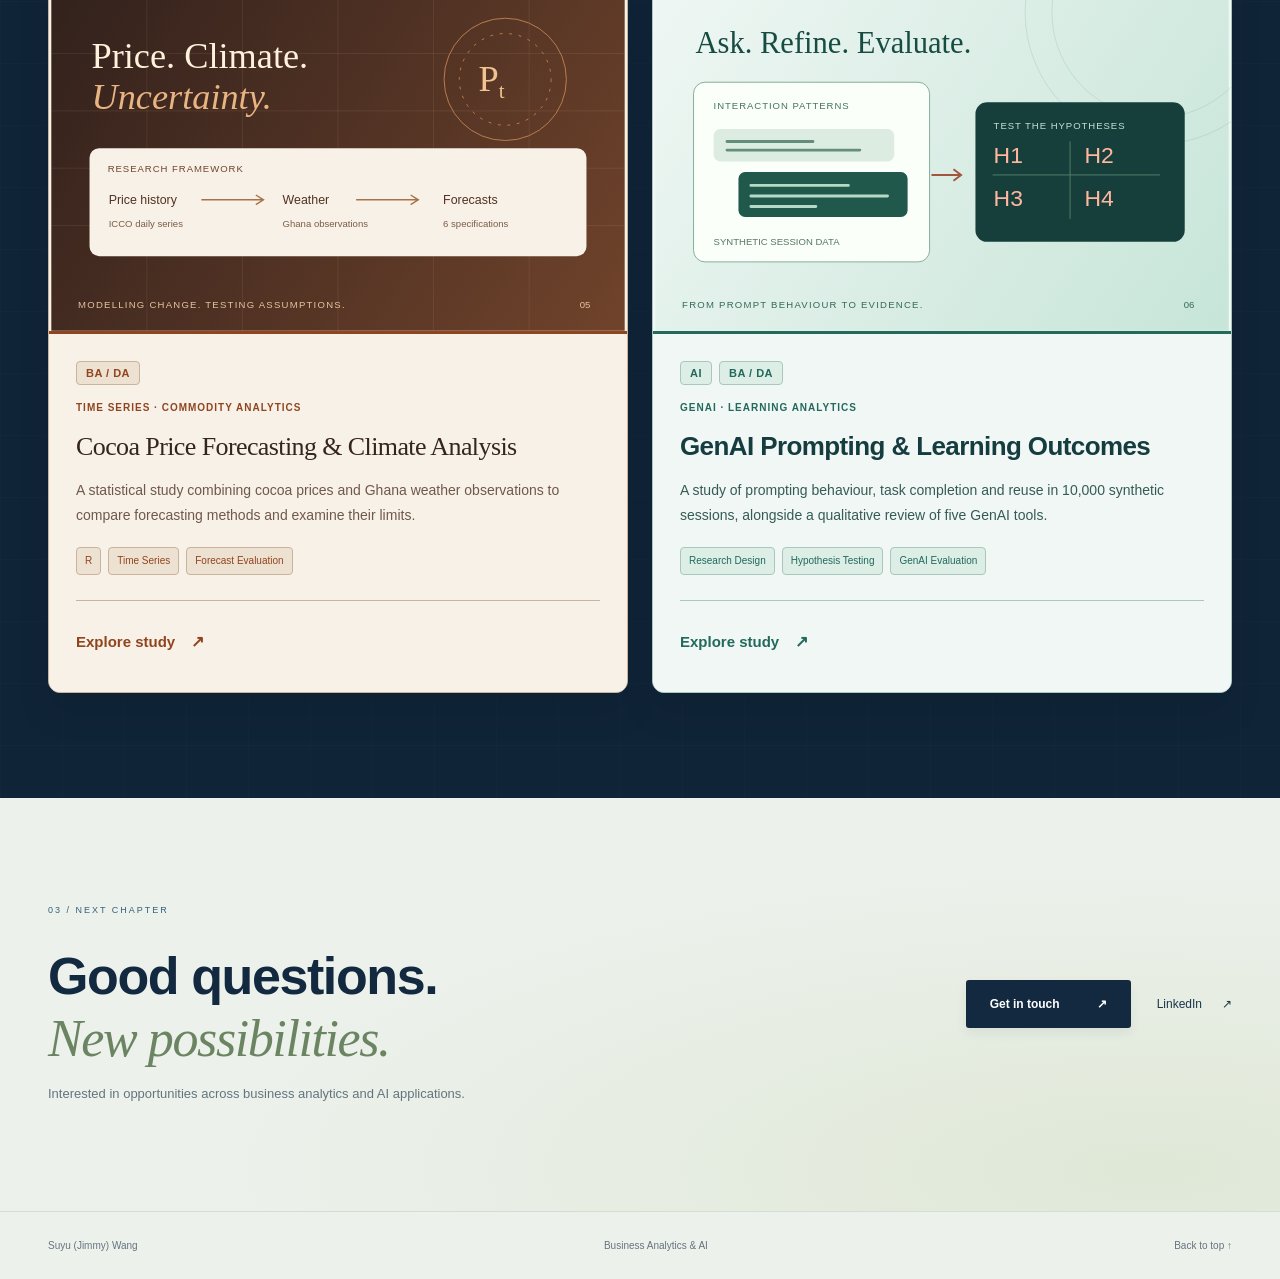
==== commit 5646df91: "Expand CRM case study with verified audits and reported risk-value analysis" ====
--- a/index.html
+++ b/index.html
@@ -83,7 +83,7 @@
 <path d="M43 183c33 0 30-40 63-40s32-25 66-25 40-22 72-22" stroke="#366584" stroke-width="3"/><path d="M43 183c33 0 30-40 63-40s32-25 66-25 40-22 72-22v111H43z" fill="#75a9c5" fill-opacity=".12"/><g fill="#fff" stroke="#366584" stroke-width="2"><circle cx="43" cy="183" r="4"/><circle cx="106" cy="143" r="4"/><circle cx="172" cy="118" r="4"/><circle cx="244" cy="96" r="4"/></g>
 <rect x="287" y="60" width="144" height="76" rx="7" fill="#1e425b"/><text x="300" y="80" font-size="9" fill="#b6cddd">Customer segments</text><path d="M302 117h18v-15h-18zM328 117h18V92h-18zM354 117h18v-20h-18zM380 117h18V87h-18z" fill="#8eb8ce"/><rect x="287" y="146" width="144" height="85" rx="7" stroke="#e1e8ee"/><text x="300" y="165" font-size="9" fill="#5d788a">Adjustment reasons</text><rect x="300" y="177" width="112" height="6" rx="3" fill="#e6edf1"/><rect x="300" y="177" width="82" height="6" rx="3" fill="#527d97"/><rect x="300" y="191" width="112" height="6" rx="3" fill="#e6edf1"/><rect x="300" y="191" width="64" height="6" rx="3" fill="#84a5b9"/><rect x="300" y="205" width="112" height="6" rx="3" fill="#e6edf1"/><rect x="300" y="205" width="45" height="6" rx="3" fill="#aec5d1"/></g>
 <text x="28" y="35" fill="#3c5b6d" font-size="11" letter-spacing="2">CRM ANALYTICS</text><text x="28" y="366" fill="#5b7586" font-size="10" letter-spacing="1.3">MAKE THE REASONS VISIBLE.</text><text x="553" y="366" fill="#5b7586" font-size="10">03</text></svg></div>
-            <div class="card-content"><ul class="project-disciplines" aria-label="Project disciplines"><li><abbr title="Business &amp; Data Analytics">BA / DA</abbr></li></ul><p class="project-category">Business Analytics · CRM</p><h3>CRM Analytics</h3><p class="card-description">A customer analytics module that explains rating changes and helps identify risk signals and customer opportunities.</p><ul class="project-tags" aria-label="Project tags"><li>Customer Analytics</li><li>Risk Analysis</li><li>Decision Support</li></ul><div class="project-links"><a class="project-primary" href="crm.html" aria-label="Read Customer Rating and Risk Analysis report">Read report <span aria-hidden="true">↗</span></a></div></div>
+            <div class="card-content"><ul class="project-disciplines" aria-label="Project disciplines"><li><abbr title="Business &amp; Data Analytics">BA / DA</abbr></li></ul><p class="project-category">Business Analytics · CRM</p><h3>CRM Analytics</h3><p class="card-description">An evidence-led CRM analysis of rating changes, risk priorities and customer value segments.</p><ul class="project-tags" aria-label="Project tags"><li>Customer Analytics</li><li>Risk Analysis</li><li>Decision Support</li></ul><div class="project-links"><a class="project-primary" href="crm.html" aria-label="Read Customer Rating, Risk and Value Analysis report">Read report <span aria-hidden="true">↗</span></a></div></div>
           </article>
           <article class="project-card atlas-card" id="project-4" data-disciplines="analytics">
             <div class="project-art" aria-hidden="true"><svg viewBox="0 0 600 390" fill="none" xmlns="http://www.w3.org/2000/svg">
